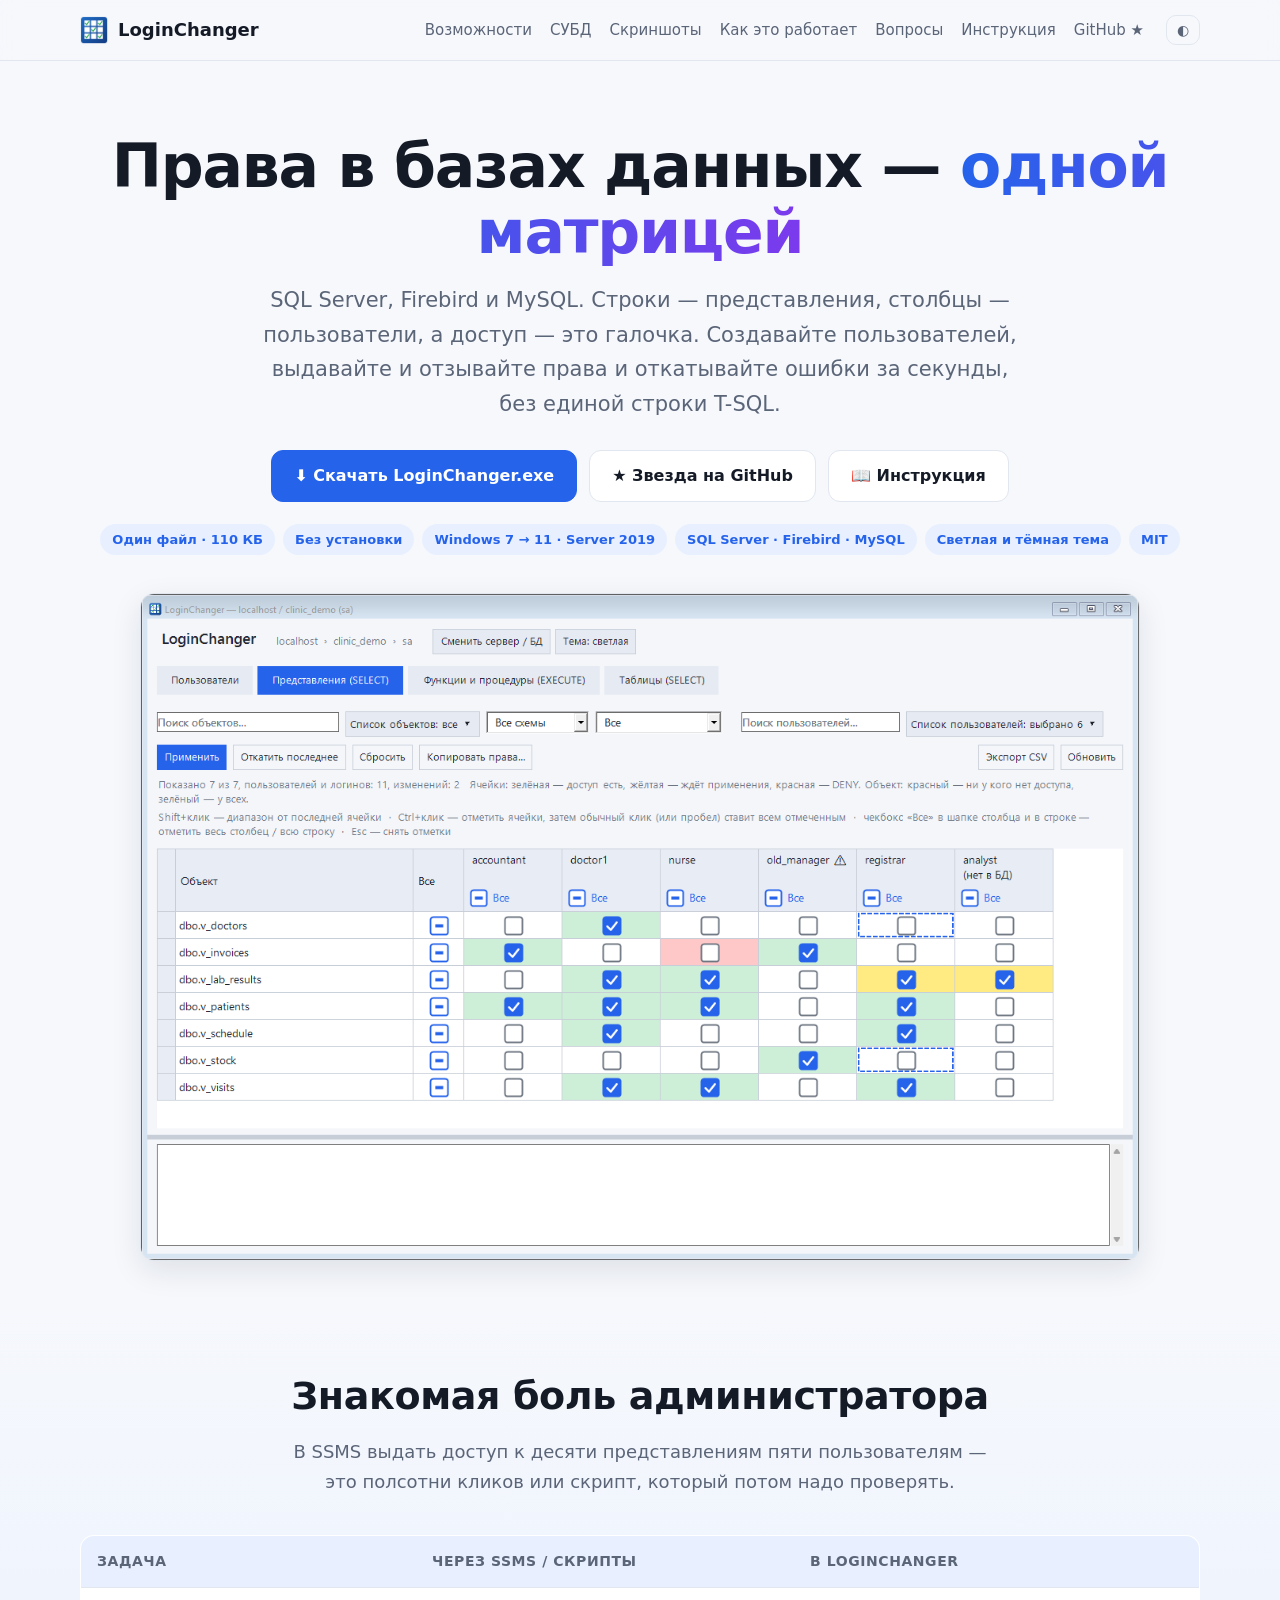
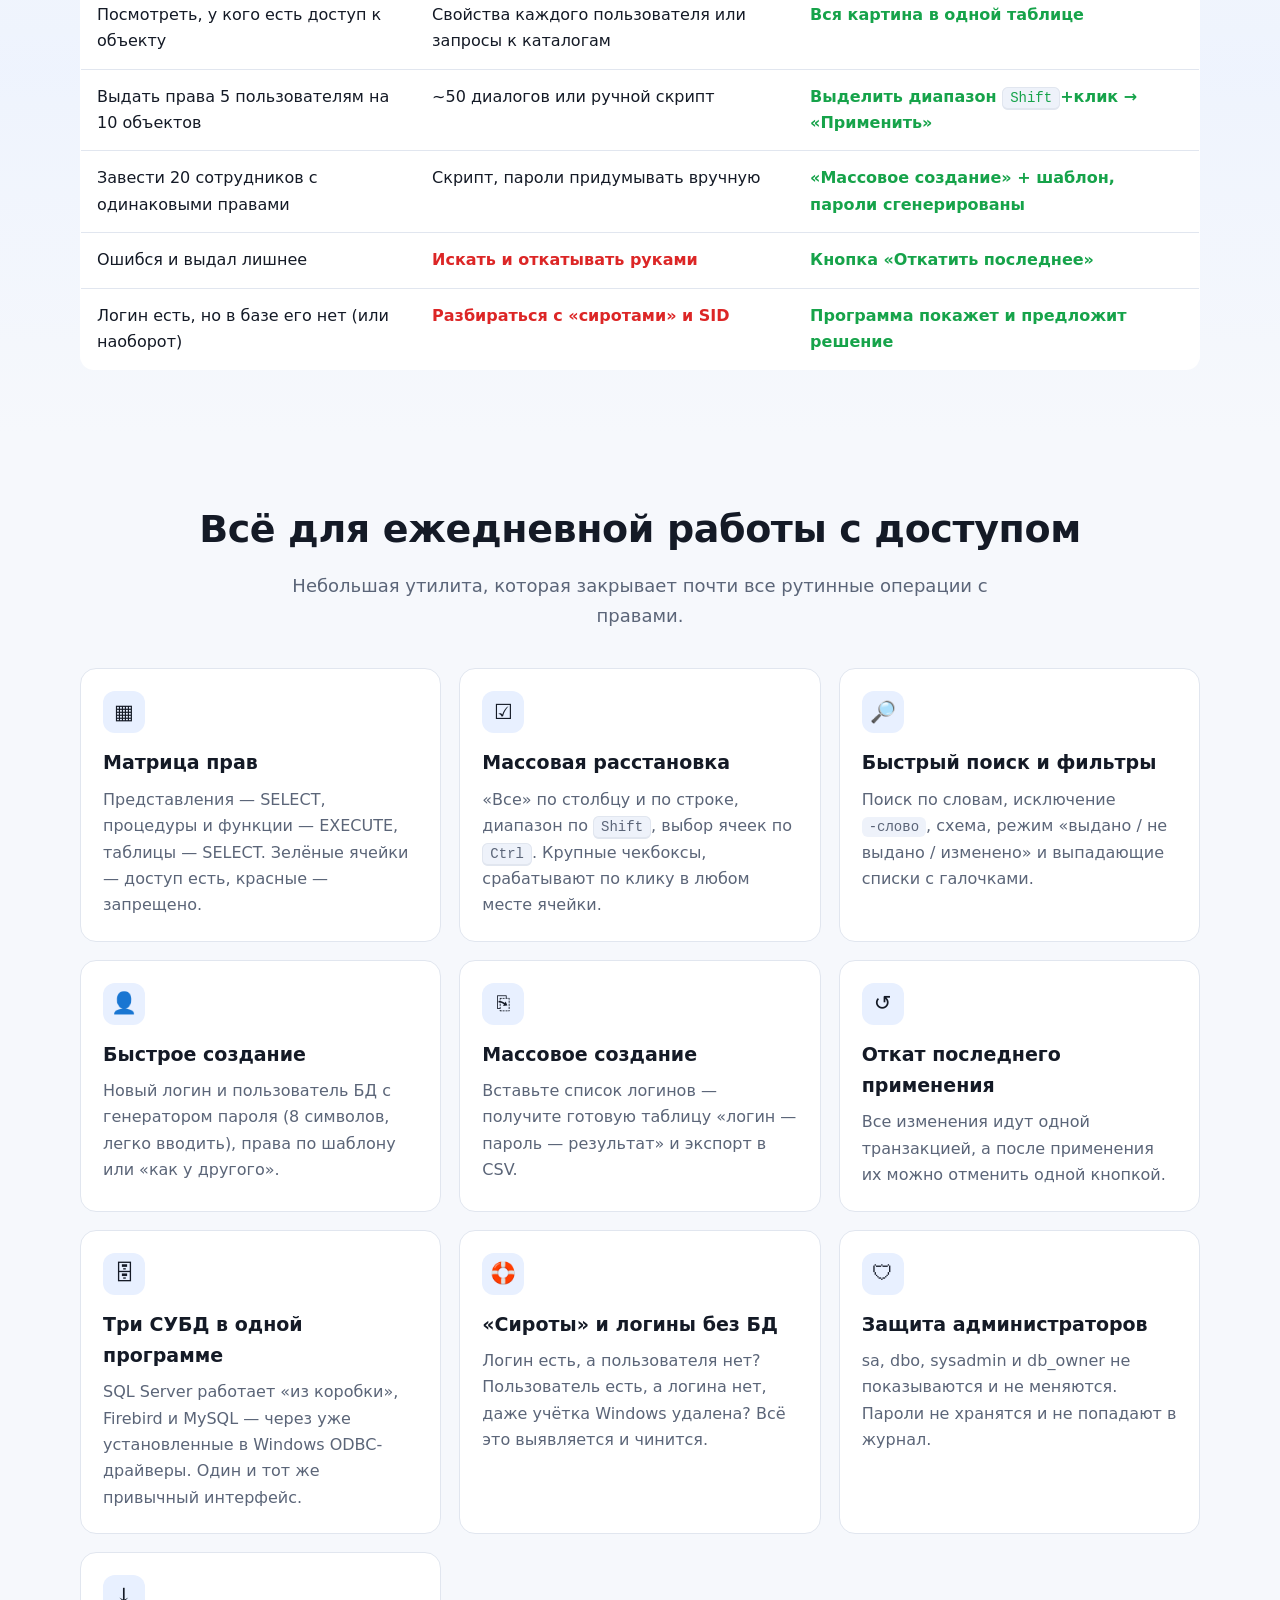
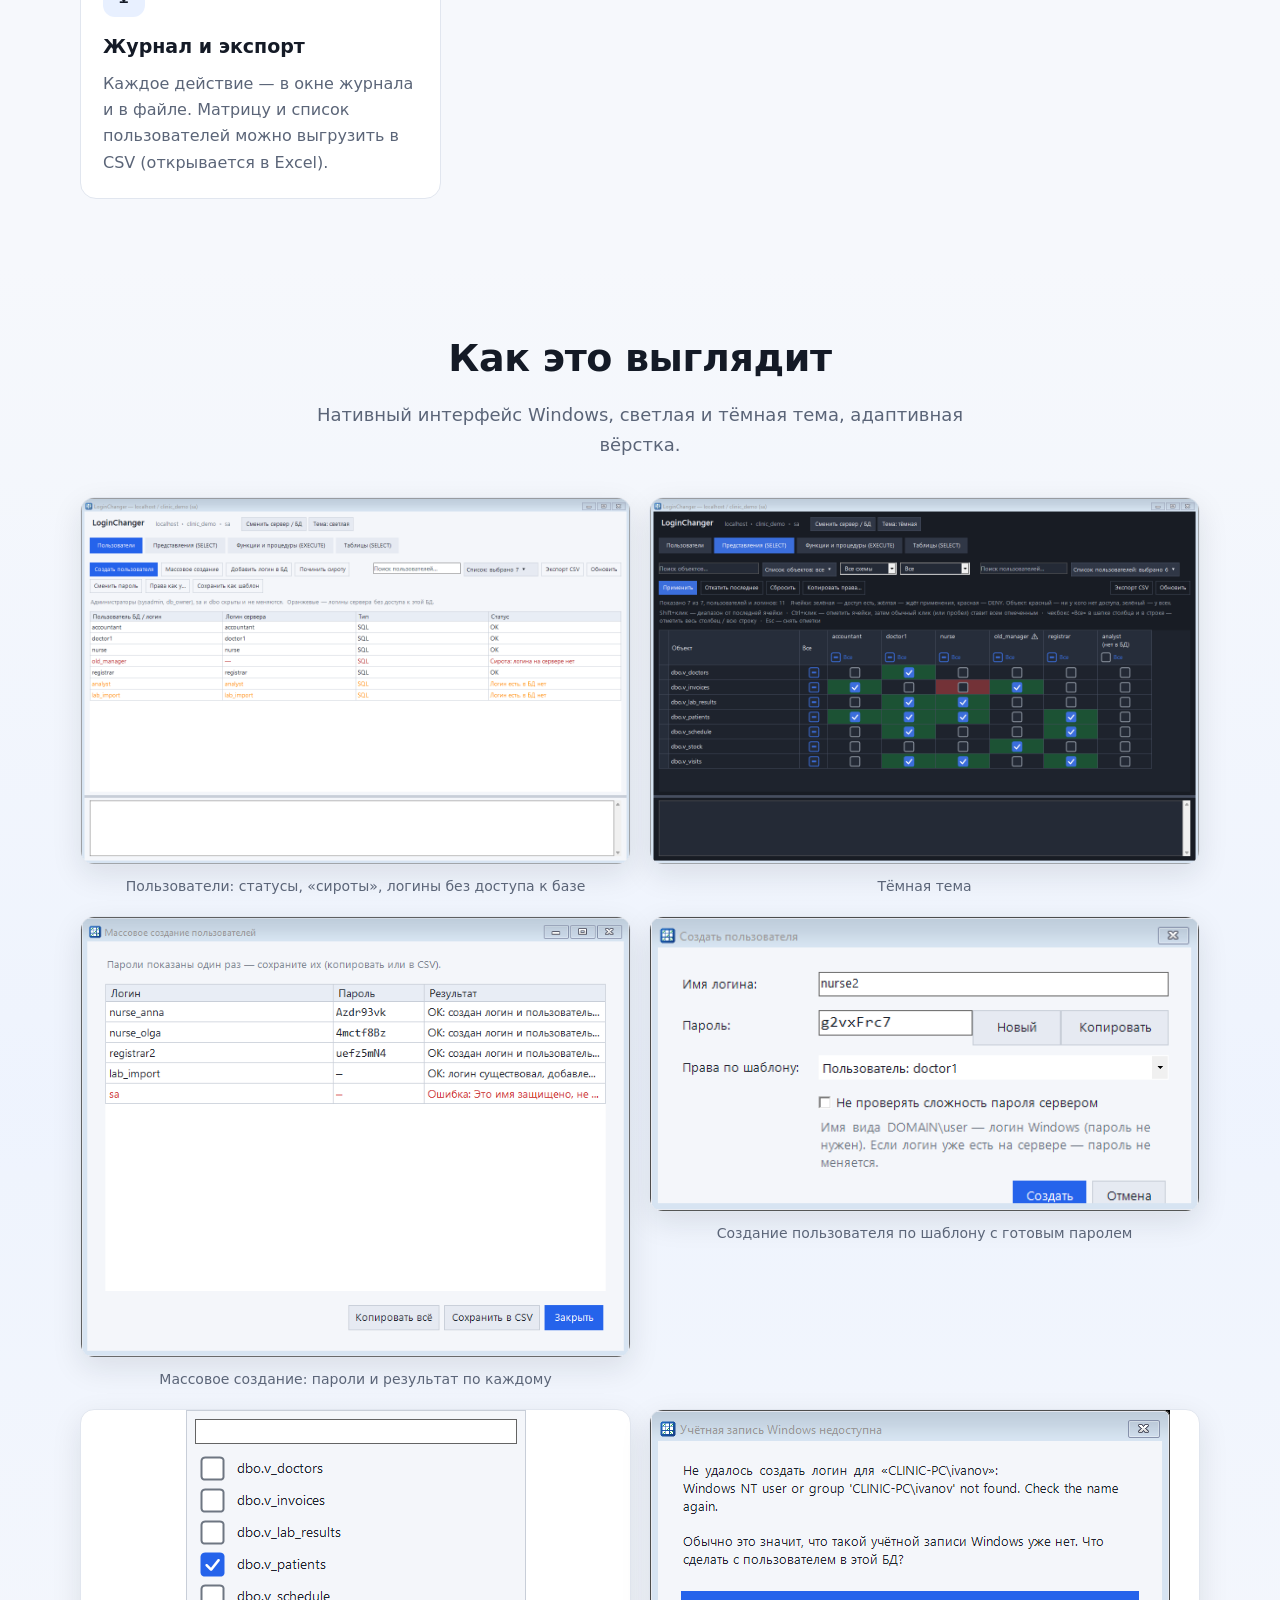
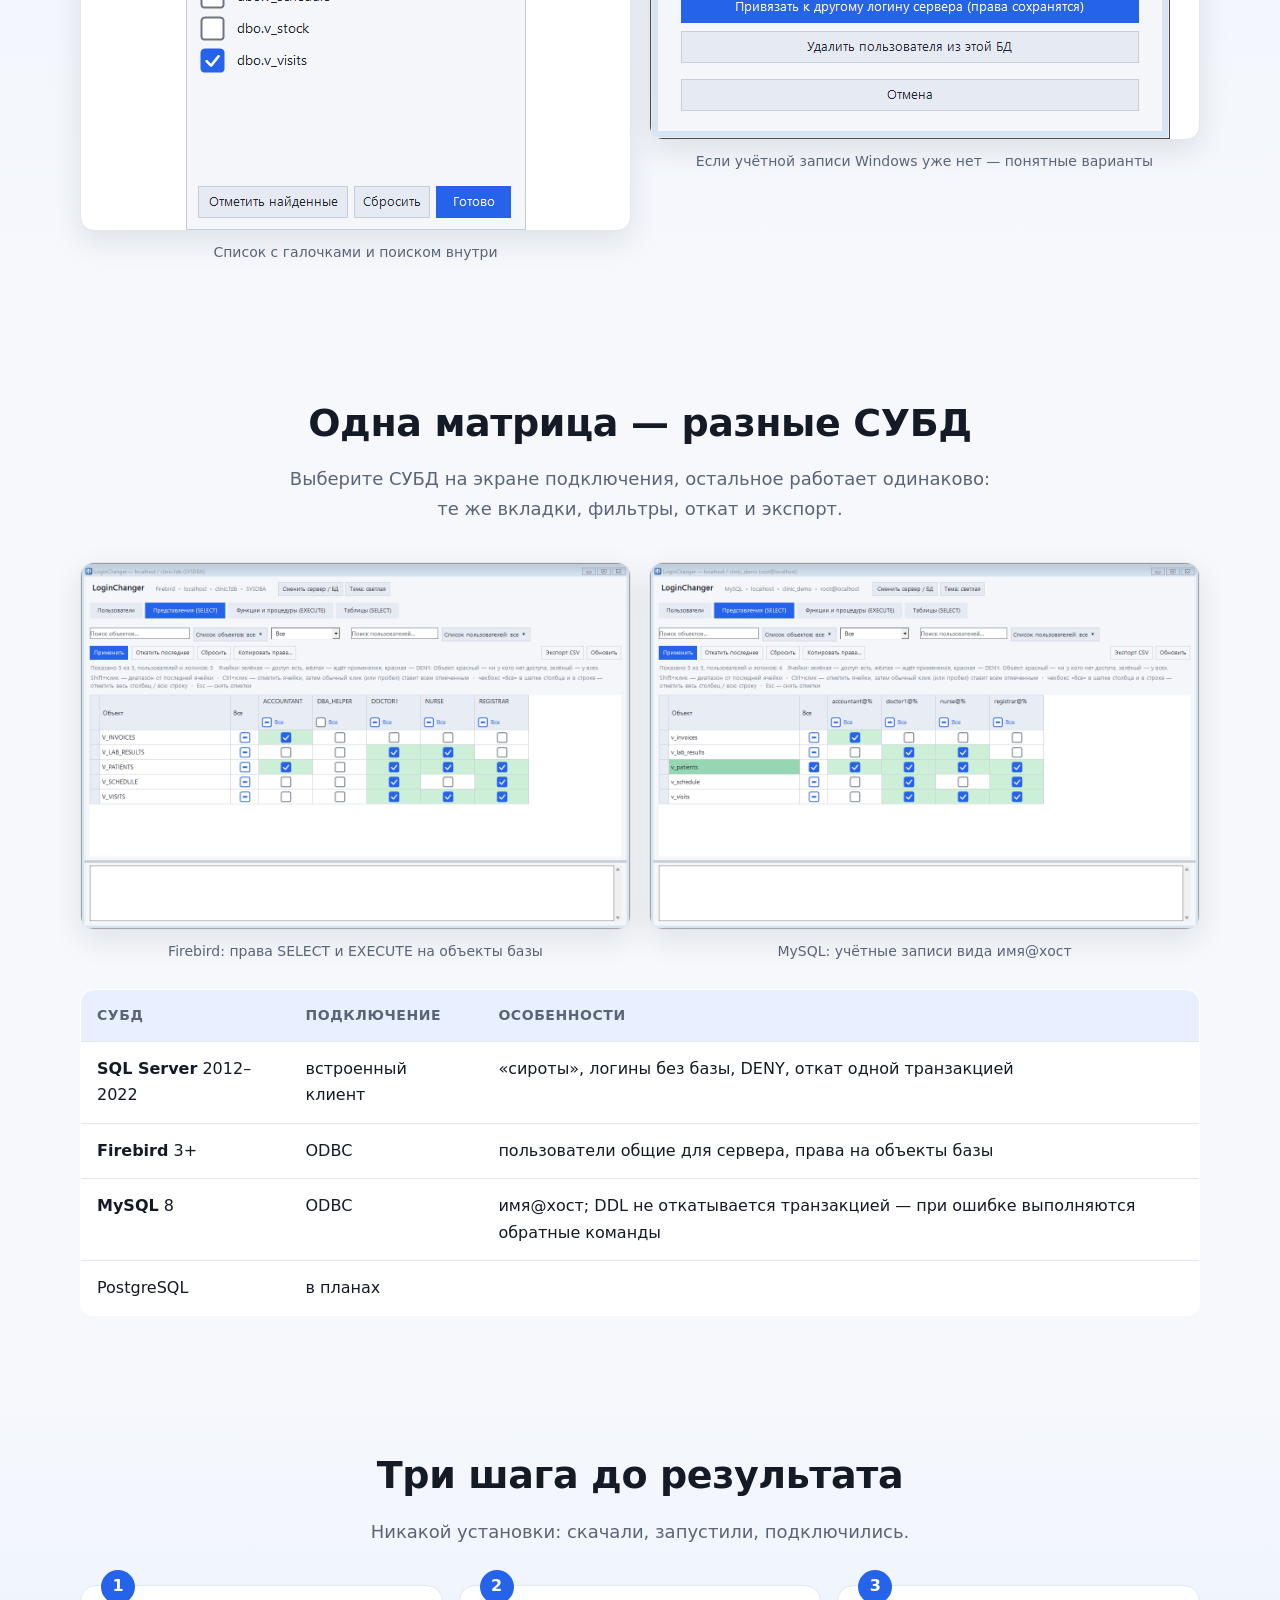
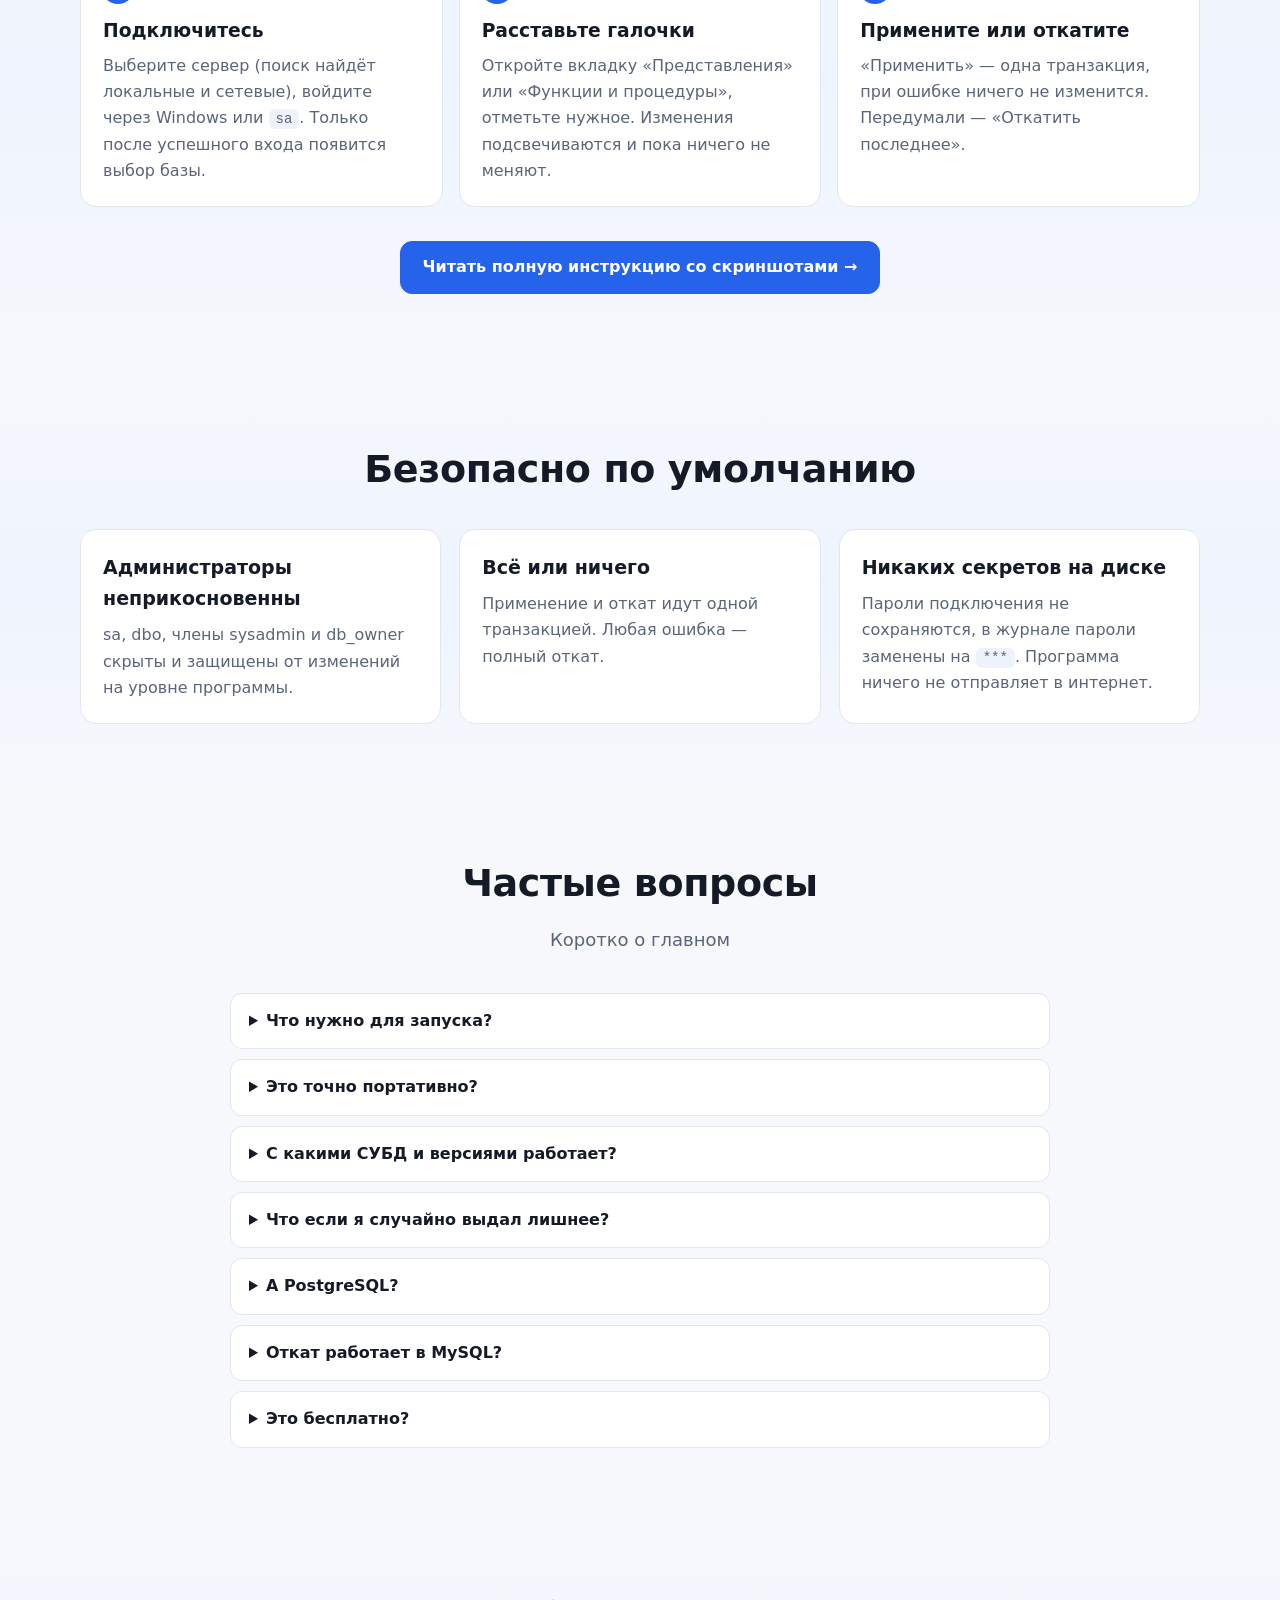
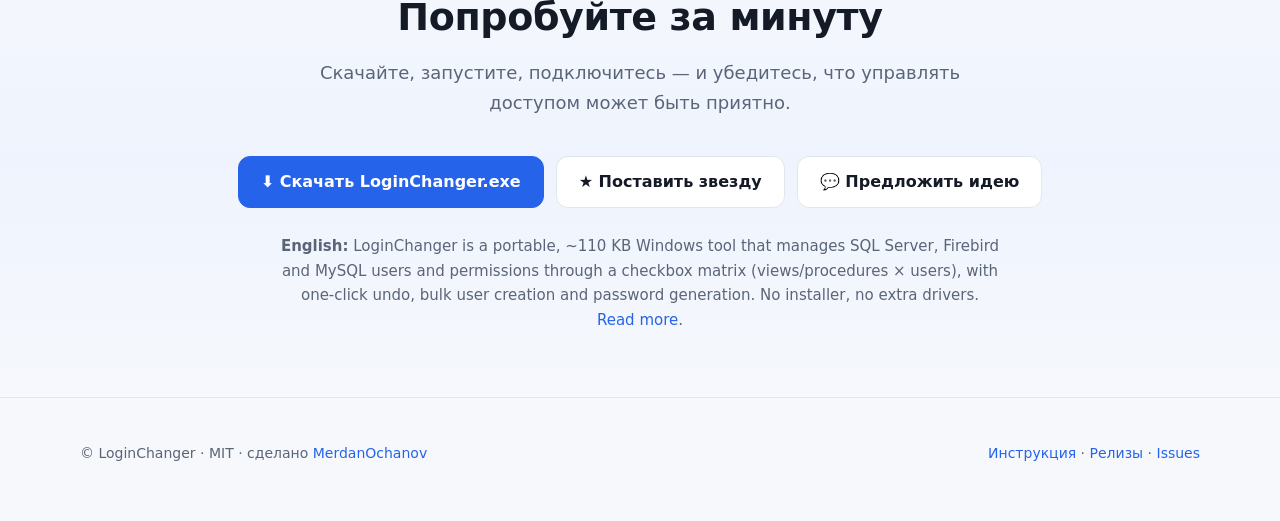
==== docs/index.html @ a5afac31 "Add Firebird and MySQL support via ODBC; toolbar redesign; docs and site update - Dialect layer (SQL" ====
<!doctype html>
<html lang="ru">
<head>
<meta charset="utf-8">
<meta name="viewport" content="width=device-width,initial-scale=1">
<title>LoginChanger — права в SQL Server, Firebird и MySQL одной матрицей</title>
<meta name="description" content="Портативная программа для Windows: управление пользователями и правами SQL Server, Firebird и MySQL галочками. Строки — представления, столбцы — пользователи. Без установки, откат, шаблоны, массовое создание.">
<link rel="icon" href="favicon.ico">
<link rel="canonical" href="https://merdanochanov.github.io/LoginChanger/">
<meta property="og:type" content="website">
<meta property="og:title" content="LoginChanger — права в SQL Server, Firebird и MySQL одной матрицей">
<meta property="og:description" content="Галочки вместо T-SQL. Портативно, Windows 7 → 11, SQL Server, Firebird, MySQL.">
<meta property="og:image" content="https://merdanochanov.github.io/LoginChanger/img/og.png">
<meta property="og:url" content="https://merdanochanov.github.io/LoginChanger/">
<meta name="twitter:card" content="summary_large_image">
<link rel="stylesheet" href="style.css">
<script type="application/ld+json">
{"@context":"https://schema.org","@type":"SoftwareApplication","name":"LoginChanger","operatingSystem":"Windows 7, Windows 10, Windows 11, Windows Server 2019","applicationCategory":"DeveloperApplication","description":"Portable tool to manage SQL Server users and permissions with a checkbox matrix.","offers":{"@type":"Offer","price":"0","priceCurrency":"USD"},"downloadUrl":"https://github.com/MerdanOchanov/LoginChanger/releases/latest/download/LoginChanger.exe","license":"https://opensource.org/licenses/MIT","url":"https://merdanochanov.github.io/LoginChanger/"}
</script>
</head>
<body>
<header class="nav"><div class="wrap">
  <a class="brand" href="#top"><img src="favicon.ico" alt="">LoginChanger</a>
  <nav>
    <a href="#features">Возможности</a><a href="#db">СУБД</a><a href="#shots">Скриншоты</a><a href="#how">Как это работает</a><a href="#faq">Вопросы</a>
    <a href="manual.html">Инструкция</a><a class="keep" href="https://github.com/MerdanOchanov/LoginChanger">GitHub ★</a>
  </nav>
  <button class="tbtn" id="theme" title="Тема">◐</button>
</div></header>

<main id="top">
<section class="hero"><div class="wrap">
  <h1>Права в базах данных — <span>одной матрицей</span></h1>
  <p class="lead">SQL Server, Firebird и MySQL. Строки — представления, столбцы — пользователи, а доступ — это галочка. Создавайте пользователей, выдавайте и отзывайте права и откатывайте ошибки за секунды, без единой строки T-SQL.</p>
  <div class="cta">
    <a class="btn primary" href="https://github.com/MerdanOchanov/LoginChanger/releases/latest/download/LoginChanger.exe">⬇ Скачать LoginChanger.exe</a>
    <a class="btn" href="https://github.com/MerdanOchanov/LoginChanger">★ Звезда на GitHub</a>
    <a class="btn" href="manual.html">📖 Инструкция</a>
  </div>
  <div class="chips">
    <span class="chip">Один файл · 110 КБ</span><span class="chip">Без установки</span><span class="chip">Windows 7 → 11 · Server 2019</span>
    <span class="chip">SQL Server · Firebird · MySQL</span><span class="chip">Светлая и тёмная тема</span><span class="chip">MIT</span>
  </div>
  <figure class="shot"><img src="img/matrix_clean.png" alt="Матрица прав: пользователи в столбцах, представления в строках" width="1260" height="840"></figure>
</div></section>

<section id="why" class="alt"><div class="wrap">
  <h2>Знакомая боль администратора</h2>
  <p class="sub">В SSMS выдать доступ к десяти представлениям пяти пользователям — это полсотни кликов или скрипт, который потом надо проверять.</p>
  <table class="compare">
    <tr><th>Задача</th><th>Через SSMS / скрипты</th><th>В LoginChanger</th></tr>
    <tr><td>Посмотреть, у кого есть доступ к объекту</td><td>Свойства каждого пользователя или запросы к каталогам</td><td class="yes">Вся картина в одной таблице</td></tr>
    <tr><td>Выдать права 5 пользователям на 10 объектов</td><td>~50 диалогов или ручной скрипт</td><td class="yes">Выделить диапазон <kbd>Shift</kbd>+клик → «Применить»</td></tr>
    <tr><td>Завести 20 сотрудников с одинаковыми правами</td><td>Скрипт, пароли придумывать вручную</td><td class="yes">«Массовое создание» + шаблон, пароли сгенерированы</td></tr>
    <tr><td>Ошибся и выдал лишнее</td><td class="no">Искать и откатывать руками</td><td class="yes">Кнопка «Откатить последнее»</td></tr>
    <tr><td>Логин есть, но в базе его нет (или наоборот)</td><td class="no">Разбираться с «сиротами» и SID</td><td class="yes">Программа покажет и предложит решение</td></tr>
  </table>
</div></section>

<section id="features"><div class="wrap">
  <h2>Всё для ежедневной работы с доступом</h2>
  <p class="sub">Небольшая утилита, которая закрывает почти все рутинные операции с правами.</p>
  <div class="grid g3">
    <div class="card"><div class="ico">▦</div><h3>Матрица прав</h3><p>Представления — SELECT, процедуры и функции — EXECUTE, таблицы — SELECT. Зелёные ячейки — доступ есть, красные — запрещено.</p></div>
    <div class="card"><div class="ico">☑</div><h3>Массовая расстановка</h3><p>«Все» по столбцу и по строке, диапазон по <kbd>Shift</kbd>, выбор ячеек по <kbd>Ctrl</kbd>. Крупные чекбоксы, срабатывают по клику в любом месте ячейки.</p></div>
    <div class="card"><div class="ico">🔎</div><h3>Быстрый поиск и фильтры</h3><p>Поиск по словам, исключение <code>-слово</code>, схема, режим «выдано / не выдано / изменено» и выпадающие списки с галочками.</p></div>
    <div class="card"><div class="ico">👤</div><h3>Быстрое создание</h3><p>Новый логин и пользователь БД с генератором пароля (8 символов, легко вводить), права по шаблону или «как у другого».</p></div>
    <div class="card"><div class="ico">⎘</div><h3>Массовое создание</h3><p>Вставьте список логинов — получите готовую таблицу «логин — пароль — результат» и экспорт в CSV.</p></div>
    <div class="card"><div class="ico">↺</div><h3>Откат последнего применения</h3><p>Все изменения идут одной транзакцией, а после применения их можно отменить одной кнопкой.</p></div>
    <div class="card"><div class="ico">🗄</div><h3>Три СУБД в одной программе</h3><p>SQL Server работает «из коробки», Firebird и MySQL — через уже установленные в Windows ODBC-драйверы. Один и тот же привычный интерфейс.</p></div>
    <div class="card"><div class="ico">🛟</div><h3>«Сироты» и логины без БД</h3><p>Логин есть, а пользователя нет? Пользователь есть, а логина нет, даже учётка Windows удалена? Всё это выявляется и чинится.</p></div>
    <div class="card"><div class="ico">🛡</div><h3>Защита администраторов</h3><p>sa, dbo, sysadmin и db_owner не показываются и не меняются. Пароли не хранятся и не попадают в журнал.</p></div>
    <div class="card"><div class="ico">⤓</div><h3>Журнал и экспорт</h3><p>Каждое действие — в окне журнала и в файле. Матрицу и список пользователей можно выгрузить в CSV (открывается в Excel).</p></div>
  </div>
</div></section>

<section id="shots" class="alt"><div class="wrap">
  <h2>Как это выглядит</h2>
  <p class="sub">Нативный интерфейс Windows, светлая и тёмная тема, адаптивная вёрстка.</p>
  <div class="grid g2">
    <figure><div class="shot"><img src="img/users_clean.png" alt="Список пользователей со статусами" loading="lazy"></div><figcaption>Пользователи: статусы, «сироты», логины без доступа к базе</figcaption></figure>
    <figure><div class="shot"><img src="img/dark.png" alt="Тёмная тема" loading="lazy"></div><figcaption>Тёмная тема</figcaption></figure>
    <figure><div class="shot"><img src="img/bulk2_clean.png" alt="Результат массового создания" loading="lazy"></div><figcaption>Массовое создание: пароли и результат по каждому</figcaption></figure>
    <figure><div class="shot"><img src="img/create_clean.png" alt="Создание пользователя" loading="lazy"></div><figcaption>Создание пользователя по шаблону с готовым паролем</figcaption></figure>
    <figure><div class="shot"><img src="img/picker_clean.png" alt="Выпадающий список с галочками" loading="lazy" style="margin-inline:auto"></div><figcaption>Список с галочками и поиском внутри</figcaption></figure>
    <figure><div class="shot"><img src="img/orphan.png" alt="Починка сироты" loading="lazy"></div><figcaption>Если учётной записи Windows уже нет — понятные варианты</figcaption></figure>
  </div>
</div></section>

<section id="db"><div class="wrap">
  <h2>Одна матрица — разные СУБД</h2>
  <p class="sub">Выберите СУБД на экране подключения, остальное работает одинаково: те же вкладки, фильтры, откат и экспорт.</p>
  <div class="grid g2">
    <figure><div class="shot"><img src="img/matrix_fb_clean.png" alt="Матрица прав для Firebird" loading="lazy"></div><figcaption>Firebird: права SELECT и EXECUTE на объекты базы</figcaption></figure>
    <figure><div class="shot"><img src="img/matrix_my.png" alt="Матрица прав для MySQL" loading="lazy"></div><figcaption>MySQL: учётные записи вида имя@хост</figcaption></figure>
  </div>
  <table class="compare" style="margin-top:26px">
    <tr><th>СУБД</th><th>Подключение</th><th>Особенности</th></tr>
    <tr><td><strong>SQL Server</strong> 2012–2022</td><td>встроенный клиент</td><td>«сироты», логины без базы, DENY, откат одной транзакцией</td></tr>
    <tr><td><strong>Firebird</strong> 3+</td><td>ODBC</td><td>пользователи общие для сервера, права на объекты базы</td></tr>
    <tr><td><strong>MySQL</strong> 8</td><td>ODBC</td><td>имя@хост; DDL не откатывается транзакцией — при ошибке выполняются обратные команды</td></tr>
    <tr><td>PostgreSQL</td><td colspan="2">в планах</td></tr>
  </table>
</div></section>

<section id="how" class="alt"><div class="wrap">
  <h2>Три шага до результата</h2>
  <p class="sub">Никакой установки: скачали, запустили, подключились.</p>
  <div class="steps">
    <div class="step"><h3>Подключитесь</h3><p>Выберите сервер (поиск найдёт локальные и сетевые), войдите через Windows или <code>sa</code>. Только после успешного входа появится выбор базы.</p></div>
    <div class="step"><h3>Расставьте галочки</h3><p>Откройте вкладку «Представления» или «Функции и процедуры», отметьте нужное. Изменения подсвечиваются и пока ничего не меняют.</p></div>
    <div class="step"><h3>Примените или откатите</h3><p>«Применить» — одна транзакция, при ошибке ничего не изменится. Передумали — «Откатить последнее».</p></div>
  </div>
  <p style="text-align:center;margin-top:34px"><a class="btn primary" href="manual.html">Читать полную инструкцию со скриншотами →</a></p>
</div></section>

<section id="safe" class="alt"><div class="wrap">
  <h2>Безопасно по умолчанию</h2>
  <div class="grid g3" style="margin-top:28px">
    <div class="card"><h3>Администраторы неприкосновенны</h3><p>sa, dbo, члены sysadmin и db_owner скрыты и защищены от изменений на уровне программы.</p></div>
    <div class="card"><h3>Всё или ничего</h3><p>Применение и откат идут одной транзакцией. Любая ошибка — полный откат.</p></div>
    <div class="card"><h3>Никаких секретов на диске</h3><p>Пароли подключения не сохраняются, в журнале пароли заменены на <code>***</code>. Программа ничего не отправляет в интернет.</p></div>
  </div>
</div></section>

<section id="faq"><div class="wrap" style="max-width:820px">
  <h2>Частые вопросы</h2><p class="sub">Коротко о главном</p>
  <details><summary>Что нужно для запуска?</summary><p>Windows 7 SP1 / 10 / 11 / Server 2019 с .NET Framework 4.0+ (в Windows 10 и новее он уже есть) и права администратора SQL Server: вход через Windows или <code>sa</code>. Дополнительные драйверы не нужны.</p></details>
  <details><summary>Это точно портативно?</summary><p>Да. Один файл. Рядом создаются только папки <code>logs</code>, <code>templates</code> и файл <code>loginchanger.ini</code> (сервер, база, тема — без паролей).</p></details>
  <details><summary>С какими СУБД и версиями работает?</summary><p>SQL Server 2012–2022 (проверено на 2019), Firebird 3+ (проверено на 5.0) и MySQL 8 (проверено на 8.0). Для Firebird и MySQL нужен установленный ODBC-драйвер. Если найдёте проблему на другой версии — напишите в Issues.</p></details>
  <details><summary>Что если я случайно выдал лишнее?</summary><p>Нажмите «Откатить последнее» — обратные команды выполнятся одной транзакцией. Откат хранится до закрытия программы; все команды также записаны в журнал.</p></details>
  <details><summary>А PostgreSQL?</summary><p>В планах, следующий на очереди. Следите за репозиторием или поставьте звезду, чтобы не пропустить релиз.</p></details>
  <details><summary>Откат работает в MySQL?</summary><p>Да, но у MySQL права нельзя откатить транзакцией: при ошибке программа сама выполняет обратные команды для уже применённых изменений, а «Откатить последнее» возвращает прошлое состояние.</p></details>
  <details><summary>Это бесплатно?</summary><p>Да, лицензия MIT: используйте в работе, меняйте, распространяйте.</p></details>
</div></section>

<section class="alt"><div class="wrap" style="text-align:center">
  <h2>Попробуйте за минуту</h2>
  <p class="sub">Скачайте, запустите, подключитесь — и убедитесь, что управлять доступом может быть приятно.</p>
  <div class="cta">
    <a class="btn primary" href="https://github.com/MerdanOchanov/LoginChanger/releases/latest/download/LoginChanger.exe">⬇ Скачать LoginChanger.exe</a>
    <a class="btn" href="https://github.com/MerdanOchanov/LoginChanger">★ Поставить звезду</a>
    <a class="btn" href="https://github.com/MerdanOchanov/LoginChanger/issues">💬 Предложить идею</a>
  </div>
  <p class="sub" style="margin:26px auto 0;font-size:15px"><strong>English:</strong> LoginChanger is a portable, ~110&nbsp;KB Windows tool that manages SQL Server, Firebird and MySQL users and permissions through a checkbox matrix (views/procedures × users), with one-click undo, bulk user creation and password generation. No installer, no extra drivers. <a href="https://github.com/MerdanOchanov/LoginChanger#english">Read more</a>.</p>
</div></section>
</main>

<footer><div class="wrap">
  <div>© LoginChanger · MIT · сделано <a href="https://github.com/MerdanOchanov">MerdanOchanov</a></div>
  <div><a href="manual.html">Инструкция</a> · <a href="https://github.com/MerdanOchanov/LoginChanger/releases">Релизы</a> · <a href="https://github.com/MerdanOchanov/LoginChanger/issues">Issues</a></div>
</div></footer>
<script>
(function(){var r=document.documentElement,b=document.getElementById('theme');
try{var s=localStorage.getItem('lc-theme');if(s)r.setAttribute('data-theme',s)}catch(e){}
b.onclick=function(){var cur=r.getAttribute('data-theme')||(matchMedia('(prefers-color-scheme:dark)').matches?'dark':'light');var n=cur==='dark'?'light':'dark';r.setAttribute('data-theme',n);try{localStorage.setItem('lc-theme',n)}catch(e){}}})();
</script>
</body>
</html>
---- docs/style.css ----
:root{
  --bg:#f6f8fc;--card:#ffffff;--fg:#141a26;--muted:#5b6578;--line:#e1e6ef;--accent:#2563eb;--accent2:#1d4ed8;--accent-soft:#e8f0ff;
  --ok:#16a34a;--warn:#d97706;--bad:#dc2626;--shadow:0 10px 30px rgba(20,26,38,.10);--code:#eef2fa;
}
@media (prefers-color-scheme:dark){
  :root:not([data-theme="light"]){--bg:#0e131c;--card:#151c28;--fg:#e8ecf4;--muted:#9aa5b8;--line:#243044;--accent:#5b8cff;--accent2:#7aa2ff;--accent-soft:#16233f;--shadow:0 10px 30px rgba(0,0,0,.45);--code:#1b2434}
}
:root[data-theme="dark"]{--bg:#0e131c;--card:#151c28;--fg:#e8ecf4;--muted:#9aa5b8;--line:#243044;--accent:#5b8cff;--accent2:#7aa2ff;--accent-soft:#16233f;--shadow:0 10px 30px rgba(0,0,0,.45);--code:#1b2434}
*{box-sizing:border-box}
html{scroll-behavior:smooth;scroll-padding-top:76px}
body{margin:0;background:var(--bg);color:var(--fg);font:16px/1.65 "Segoe UI",system-ui,-apple-system,Roboto,Arial,sans-serif;-webkit-font-smoothing:antialiased}
img{max-width:100%;height:auto;display:block}
a{color:var(--accent);text-decoration:none}a:hover{text-decoration:underline}
.wrap{width:min(1120px,100% - 40px);margin-inline:auto}
header.nav{position:sticky;top:0;z-index:20;background:color-mix(in srgb,var(--bg) 88%,transparent);backdrop-filter:blur(10px);border-bottom:1px solid var(--line)}
.nav .wrap{display:flex;align-items:center;gap:22px;height:60px}
.brand{display:flex;align-items:center;gap:10px;font-weight:700;font-size:18px;color:var(--fg)}
.brand img{width:28px;height:28px}
.nav nav{display:flex;gap:18px;margin-left:auto;font-size:15px;flex-wrap:wrap}
.nav nav a{color:var(--muted)}.nav nav a:hover{color:var(--fg);text-decoration:none}
.btn{display:inline-flex;align-items:center;gap:8px;padding:12px 22px;border-radius:12px;font-weight:600;border:1px solid var(--line);background:var(--card);color:var(--fg);cursor:pointer;transition:.15s}
.btn:hover{text-decoration:none;transform:translateY(-1px);box-shadow:var(--shadow)}
.btn.primary{background:var(--accent);border-color:var(--accent);color:#fff}.btn.primary:hover{background:var(--accent2)}
.btn.small{padding:7px 14px;border-radius:10px;font-size:14px}
.hero{padding:72px 0 40px;text-align:center}
.hero h1{font-size:clamp(34px,5.4vw,60px);line-height:1.1;margin:0 0 18px;letter-spacing:-.02em}
.hero h1 span{background:linear-gradient(90deg,var(--accent),#7c3aed);-webkit-background-clip:text;background-clip:text;color:transparent}
.hero p.lead{font-size:clamp(17px,2.1vw,21px);color:var(--muted);max-width:760px;margin:0 auto 28px}
.cta{display:flex;gap:12px;justify-content:center;flex-wrap:wrap;margin-bottom:22px}
.chips{display:flex;gap:8px;justify-content:center;flex-wrap:wrap;margin-bottom:38px}
.chip{font-size:13px;padding:5px 12px;border-radius:999px;background:var(--accent-soft);color:var(--accent);font-weight:600}
.shot{border-radius:14px;border:1px solid var(--line);box-shadow:var(--shadow);background:var(--card);overflow:hidden}
.hero .shot{max-width:1000px;margin:0 auto}
section{padding:64px 0}
section h2{font-size:clamp(26px,3.4vw,38px);margin:0 0 10px;letter-spacing:-.01em;text-align:center}
section p.sub{color:var(--muted);text-align:center;max-width:720px;margin:0 auto 38px;font-size:18px}
.grid{display:grid;gap:18px}
.g3{grid-template-columns:repeat(auto-fit,minmax(290px,1fr))}
.g2{grid-template-columns:repeat(auto-fit,minmax(420px,1fr))}
.card{background:var(--card);border:1px solid var(--line);border-radius:16px;padding:22px}
.card h3{margin:0 0 8px;font-size:19px}.card p{margin:0;color:var(--muted)}
.ico{width:42px;height:42px;border-radius:12px;background:var(--accent-soft);display:grid;place-items:center;font-size:21px;margin-bottom:14px}
.alt{background:linear-gradient(180deg,transparent,color-mix(in srgb,var(--accent-soft) 55%,transparent),transparent)}
.compare{width:100%;border-collapse:collapse;background:var(--card);border:1px solid var(--line);border-radius:14px;overflow:hidden}
.compare th,.compare td{padding:14px 16px;text-align:left;border-bottom:1px solid var(--line);vertical-align:top}
.compare th{background:var(--accent-soft);font-size:14px;text-transform:uppercase;letter-spacing:.04em;color:var(--muted)}
.compare tr:last-child td{border-bottom:0}.compare .yes{color:var(--ok);font-weight:700}.compare .no{color:var(--bad);font-weight:700}
.steps{counter-reset:s;display:grid;gap:16px;grid-template-columns:repeat(auto-fit,minmax(260px,1fr))}
.step{position:relative;background:var(--card);border:1px solid var(--line);border-radius:16px;padding:24px 22px 22px 22px}
.step:before{counter-increment:s;content:counter(s);position:absolute;top:-16px;left:20px;width:34px;height:34px;border-radius:50%;background:var(--accent);color:#fff;display:grid;place-items:center;font-weight:700}
.step h3{margin:6px 0 6px}.step p{margin:0;color:var(--muted)}
figure{margin:0}figcaption{font-size:14px;color:var(--muted);margin-top:10px;text-align:center}
details{background:var(--card);border:1px solid var(--line);border-radius:12px;padding:14px 18px;margin-bottom:10px}
summary{cursor:pointer;font-weight:600}details p{color:var(--muted);margin:10px 0 0}
code,kbd{background:var(--code);border-radius:6px;padding:2px 7px;font:14px/1.4 Consolas,"Cascadia Mono",monospace}
kbd{border:1px solid var(--line);border-bottom-width:2px}
.legend{display:grid;gap:6px;margin:14px 0 0;padding:0;list-style:none;grid-template-columns:repeat(auto-fit,minmax(300px,1fr))}
.legend li{display:flex;gap:10px;align-items:flex-start;color:var(--muted)}
.legend b{flex:none;width:24px;height:24px;border-radius:50%;background:#dc143c;color:#fff;display:grid;place-items:center;font-size:13px}
.legend span strong{color:var(--fg)}
.toc{background:var(--card);border:1px solid var(--line);border-radius:14px;padding:18px 22px;columns:2 280px;column-gap:34px}
.toc a{display:block;padding:3px 0;color:var(--fg)}
.manual h2{text-align:left;margin-top:56px;padding-top:8px;border-top:1px solid var(--line)}
.manual h3{margin:30px 0 8px;font-size:21px}
.manual p,.manual li{max-width:860px}
.manual .shot{margin:18px 0 6px;max-width:100%}
.note{border-left:4px solid var(--accent);background:var(--accent-soft);padding:12px 16px;border-radius:0 10px 10px 0;margin:16px 0;max-width:860px}
.note.warn{border-color:var(--warn);background:color-mix(in srgb,var(--warn) 12%,var(--card))}
.roadmap li{margin:6px 0}
footer{padding:44px 0 56px;border-top:1px solid var(--line);color:var(--muted);font-size:14px}
footer .wrap{display:flex;gap:24px;flex-wrap:wrap;justify-content:space-between}
.tbtn{background:none;border:1px solid var(--line);border-radius:10px;color:var(--muted);padding:6px 10px;cursor:pointer;font-size:14px}
@media (max-width:760px){.nav nav a:not(.keep){display:none}.g2{grid-template-columns:1fr}.hero{padding-top:44px}section{padding:44px 0}.compare{font-size:14px}}
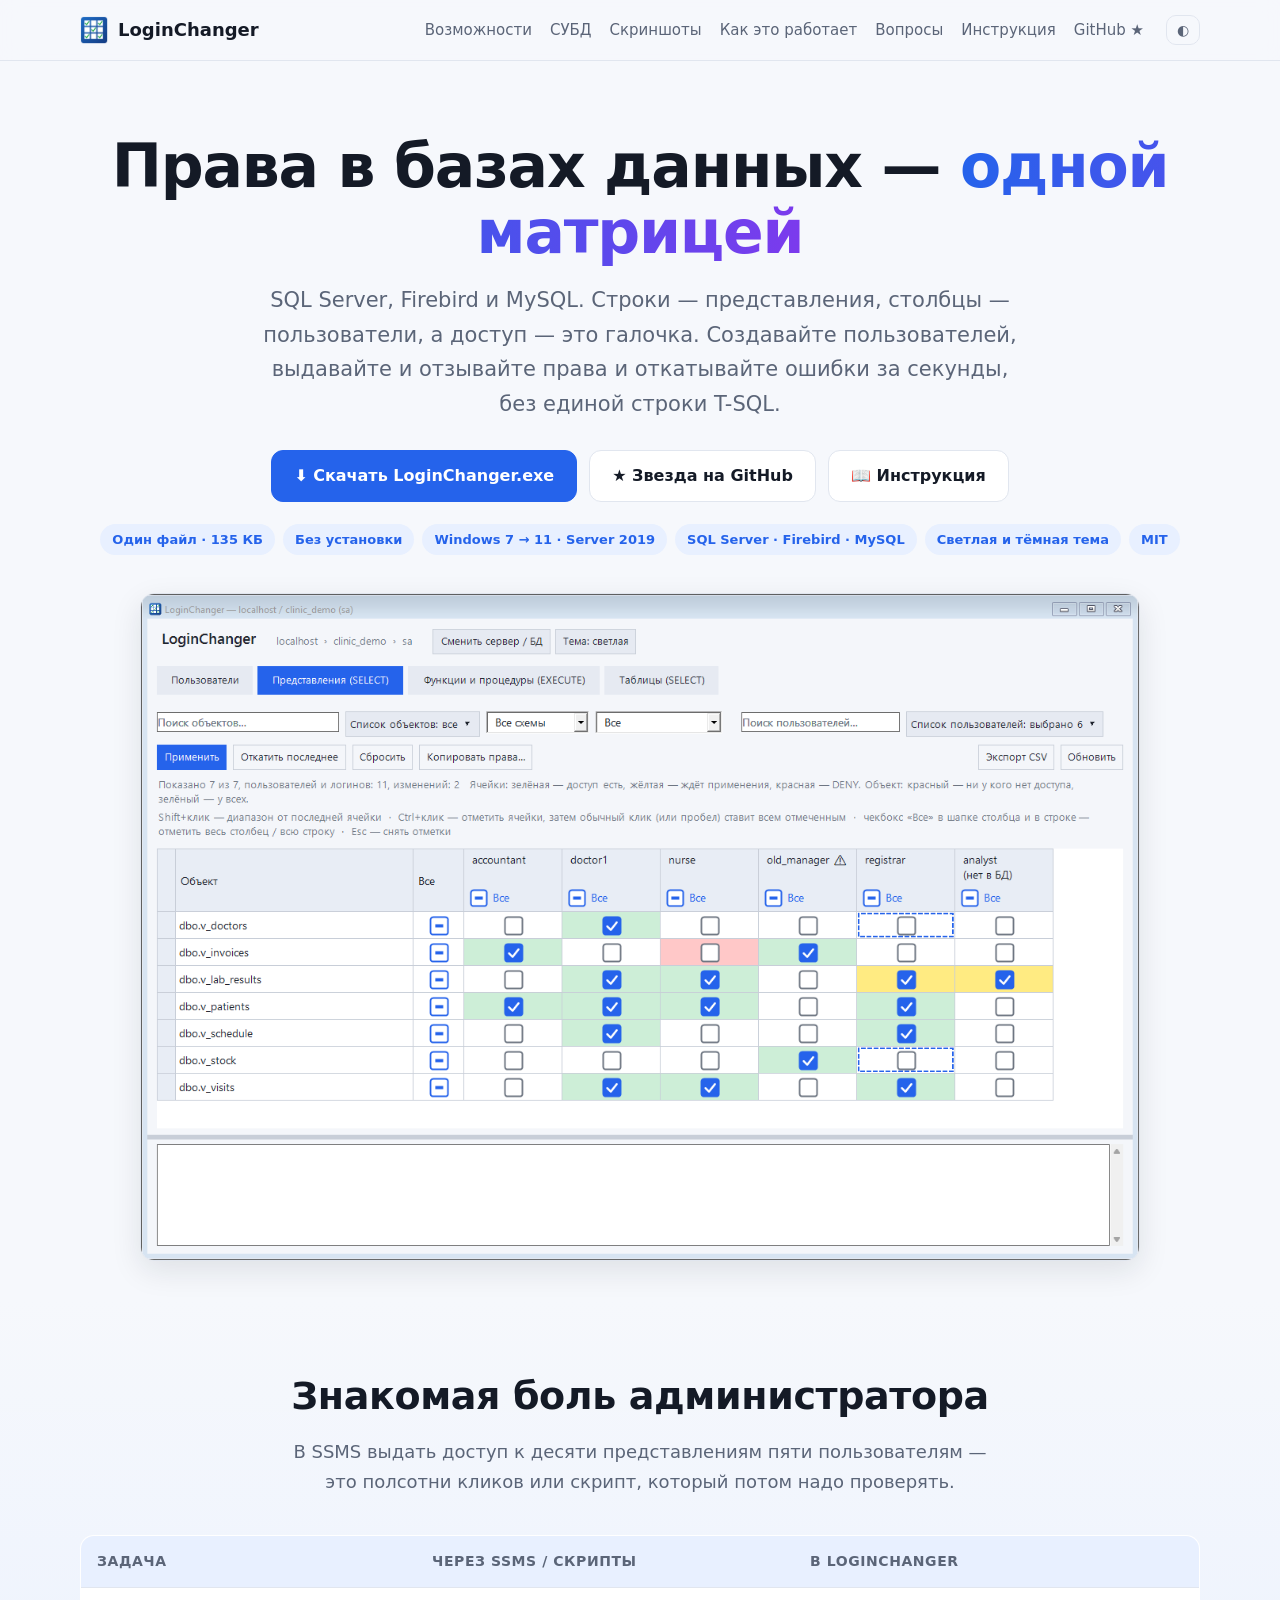
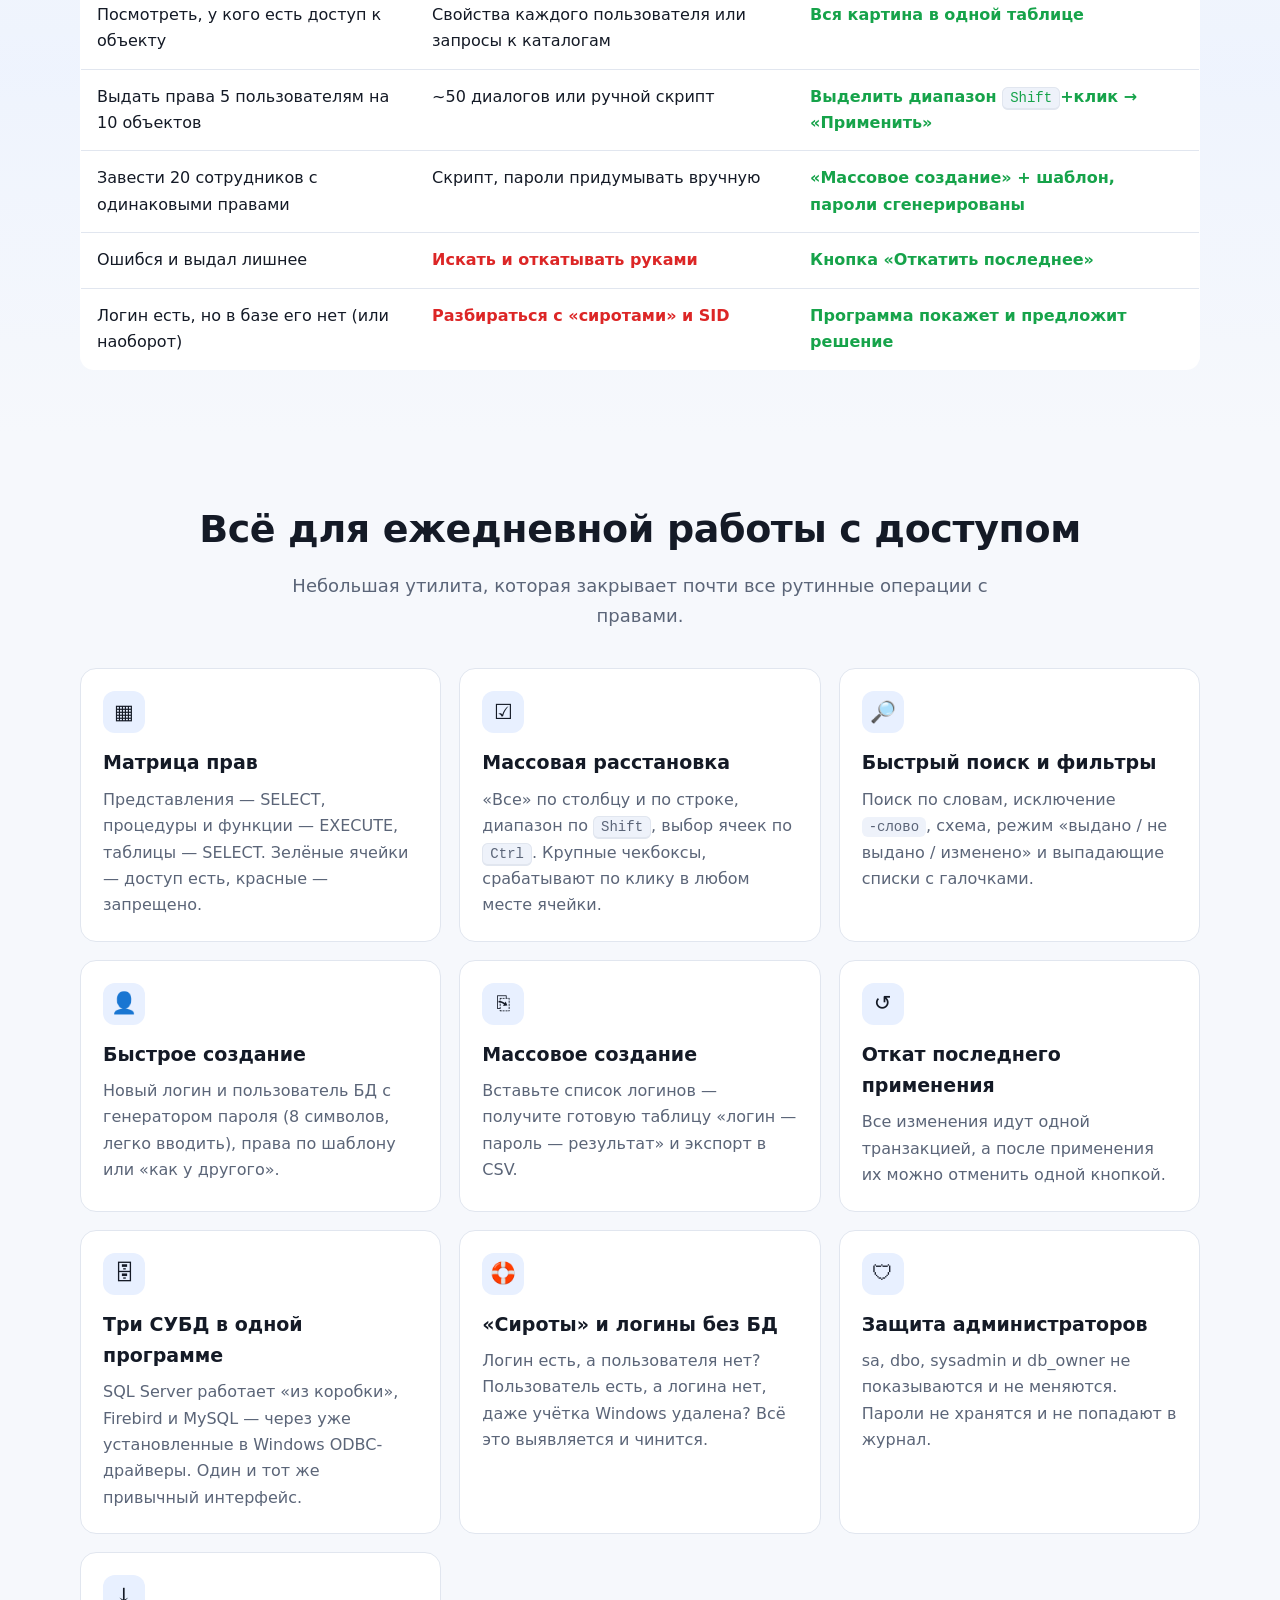
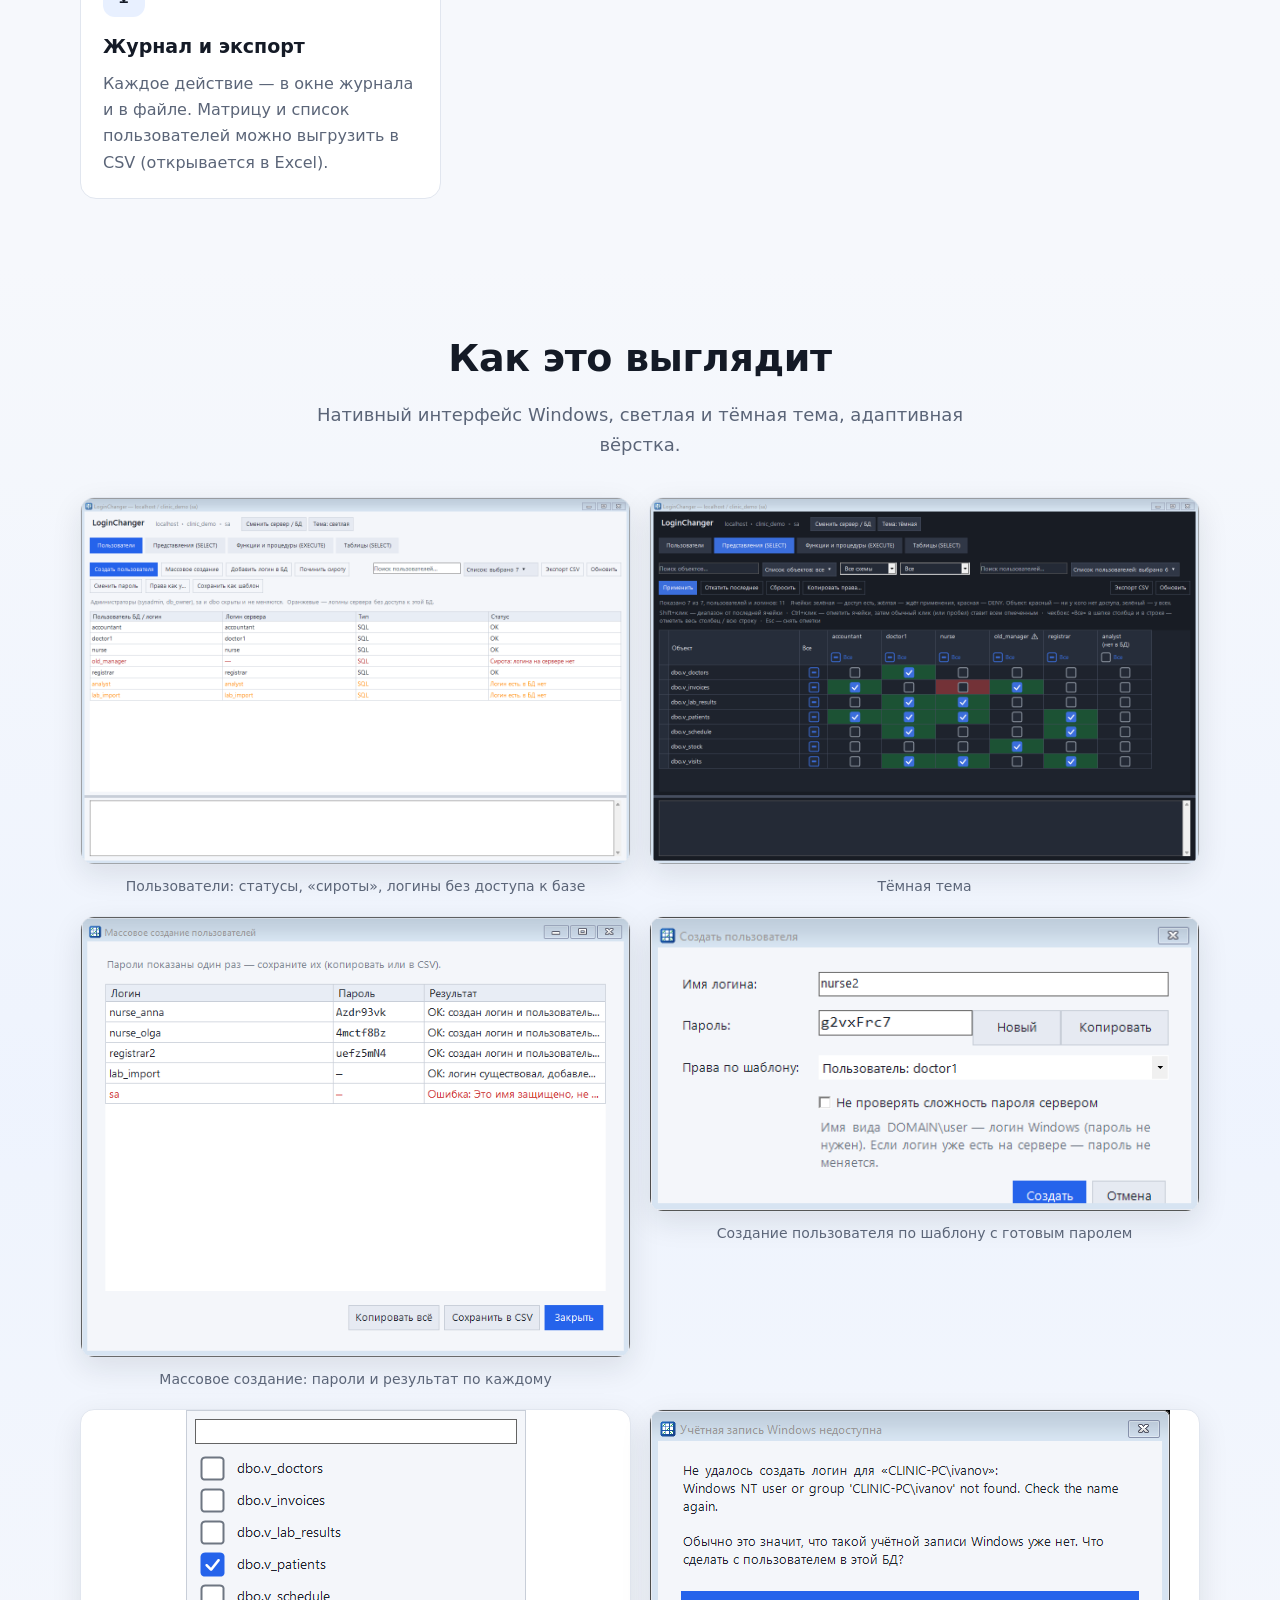
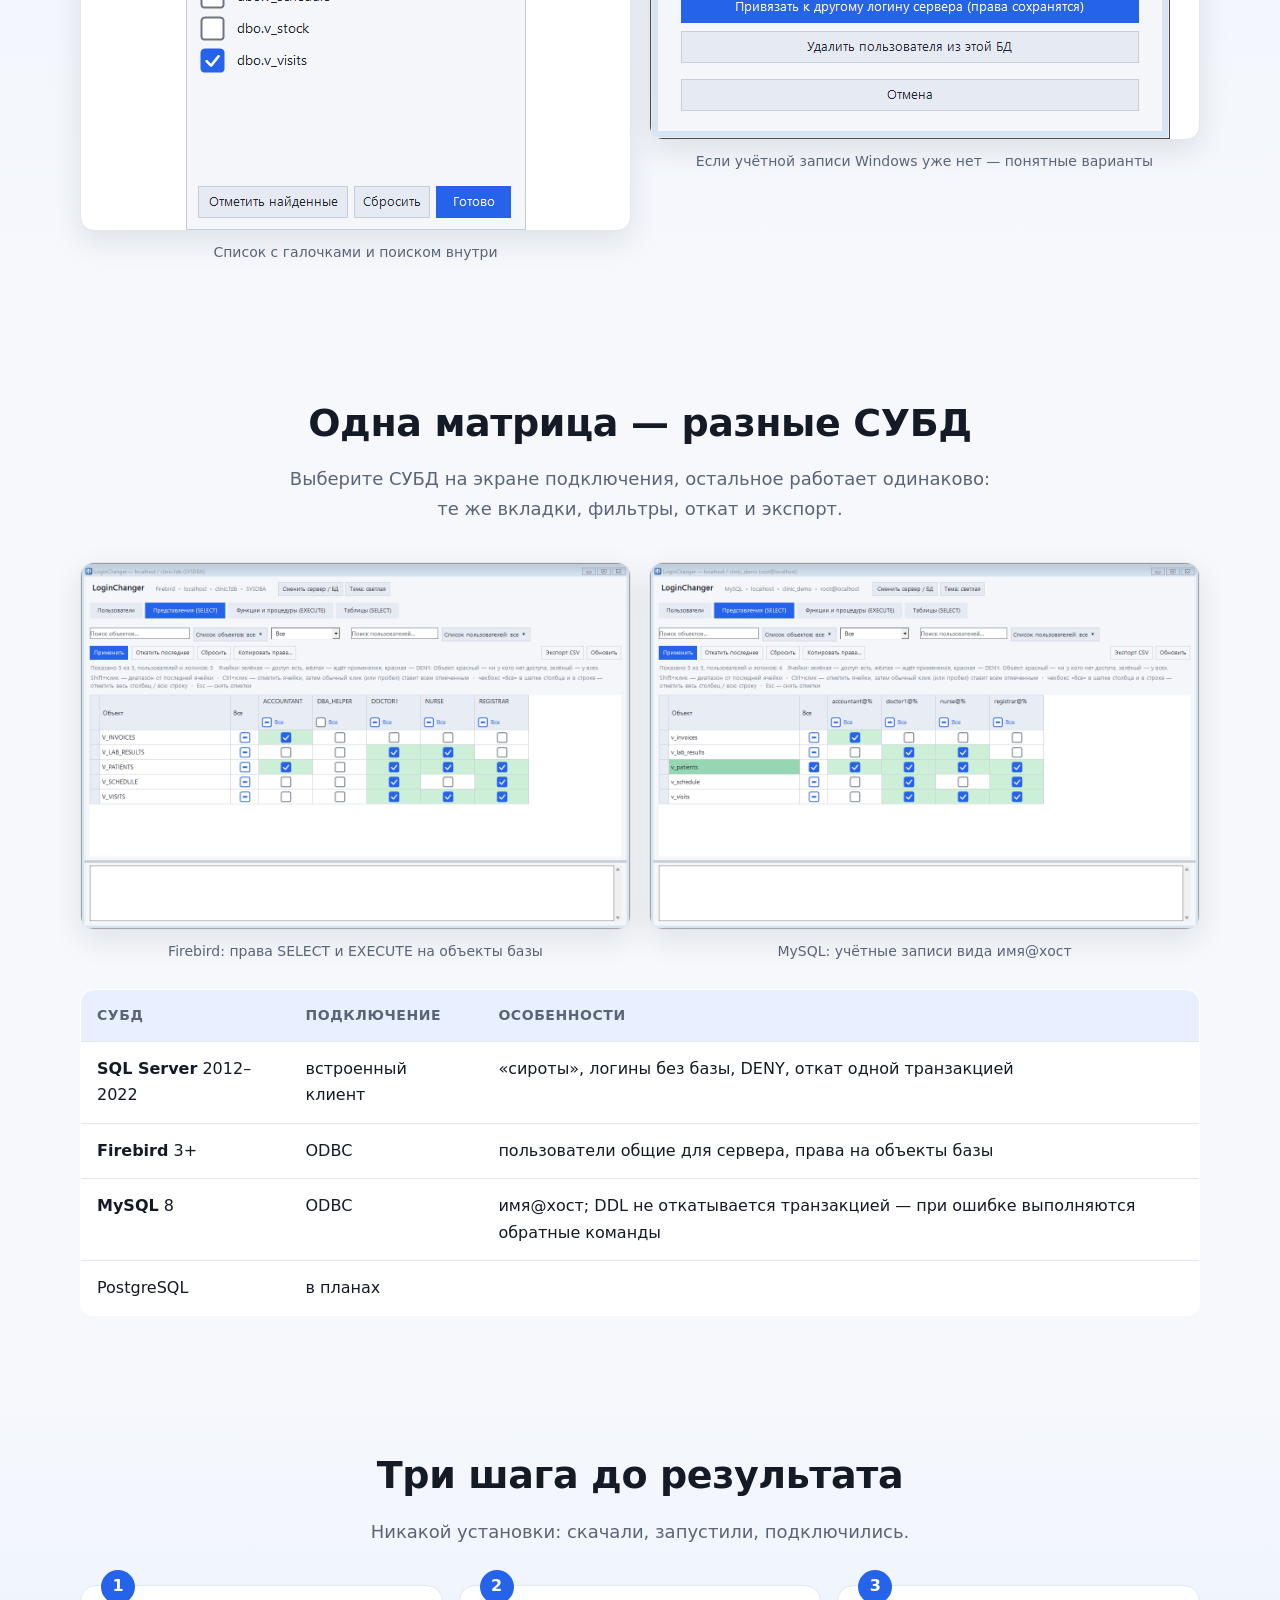
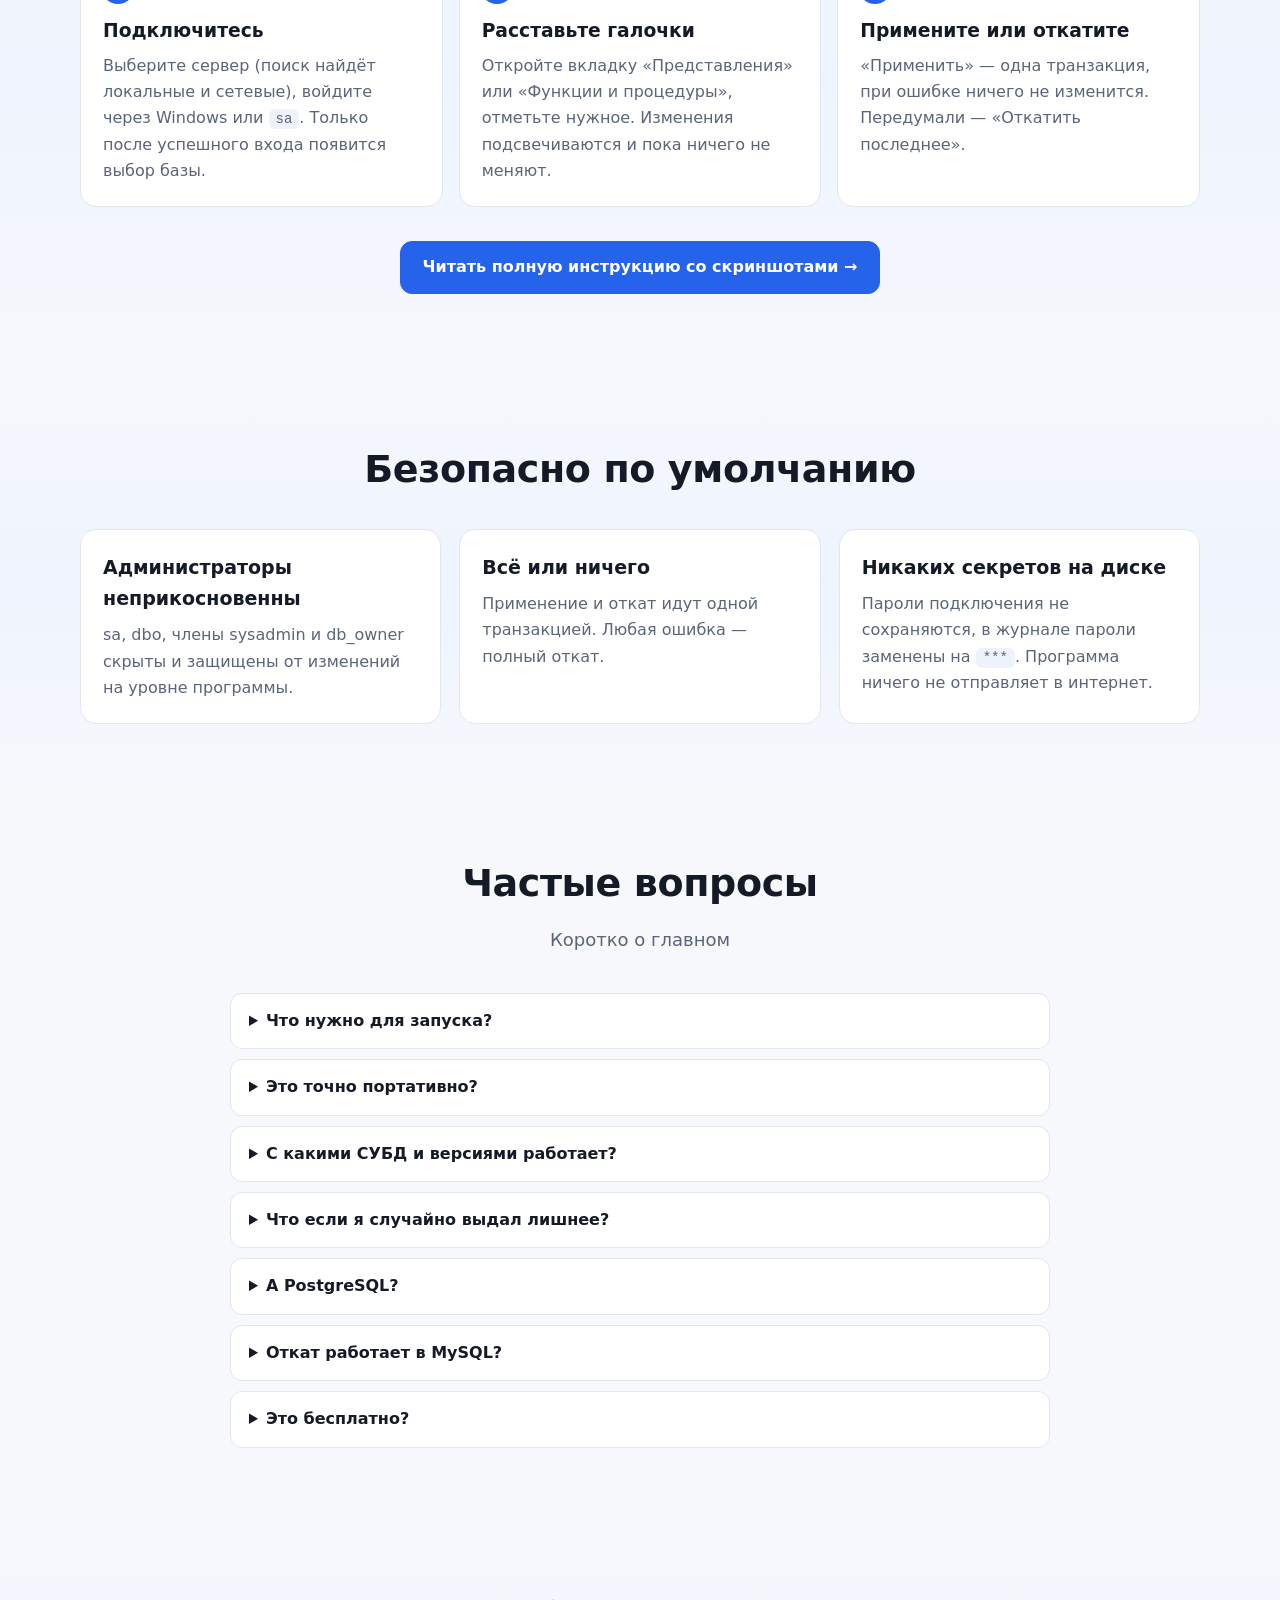
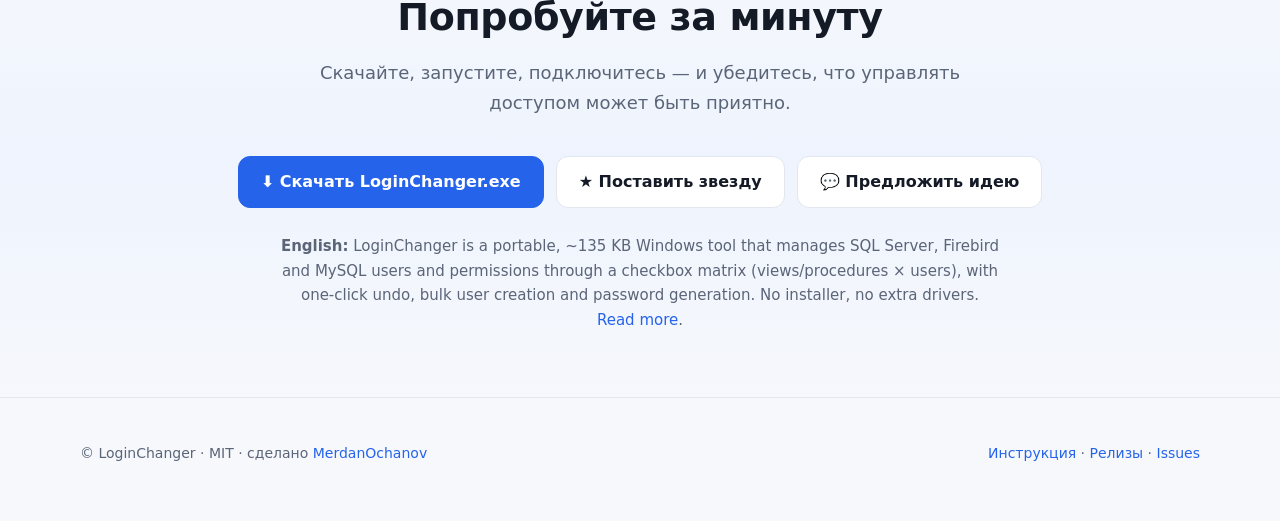
==== commit c579374f: "Update size figures and preview image Co-Authored-By: Claude Sonnet 5.5 <noreply@anthropic.com>" ====
--- a/docs/index.html
+++ b/docs/index.html
@@ -38,7 +38,7 @@
     <a class="btn" href="manual.html">📖 Инструкция</a>
   </div>
   <div class="chips">
-    <span class="chip">Один файл · 110 КБ</span><span class="chip">Без установки</span><span class="chip">Windows 7 → 11 · Server 2019</span>
+    <span class="chip">Один файл · 135 КБ</span><span class="chip">Без установки</span><span class="chip">Windows 7 → 11 · Server 2019</span>
     <span class="chip">SQL Server · Firebird · MySQL</span><span class="chip">Светлая и тёмная тема</span><span class="chip">MIT</span>
   </div>
   <figure class="shot"><img src="img/matrix_clean.png" alt="Матрица прав: пользователи в столбцах, представления в строках" width="1260" height="840"></figure>
@@ -142,7 +142,7 @@
     <a class="btn" href="https://github.com/MerdanOchanov/LoginChanger">★ Поставить звезду</a>
     <a class="btn" href="https://github.com/MerdanOchanov/LoginChanger/issues">💬 Предложить идею</a>
   </div>
-  <p class="sub" style="margin:26px auto 0;font-size:15px"><strong>English:</strong> LoginChanger is a portable, ~110&nbsp;KB Windows tool that manages SQL Server, Firebird and MySQL users and permissions through a checkbox matrix (views/procedures × users), with one-click undo, bulk user creation and password generation. No installer, no extra drivers. <a href="https://github.com/MerdanOchanov/LoginChanger#english">Read more</a>.</p>
+  <p class="sub" style="margin:26px auto 0;font-size:15px"><strong>English:</strong> LoginChanger is a portable, ~135&nbsp;KB Windows tool that manages SQL Server, Firebird and MySQL users and permissions through a checkbox matrix (views/procedures × users), with one-click undo, bulk user creation and password generation. No installer, no extra drivers. <a href="https://github.com/MerdanOchanov/LoginChanger#english">Read more</a>.</p>
 </div></section>
 </main>
 
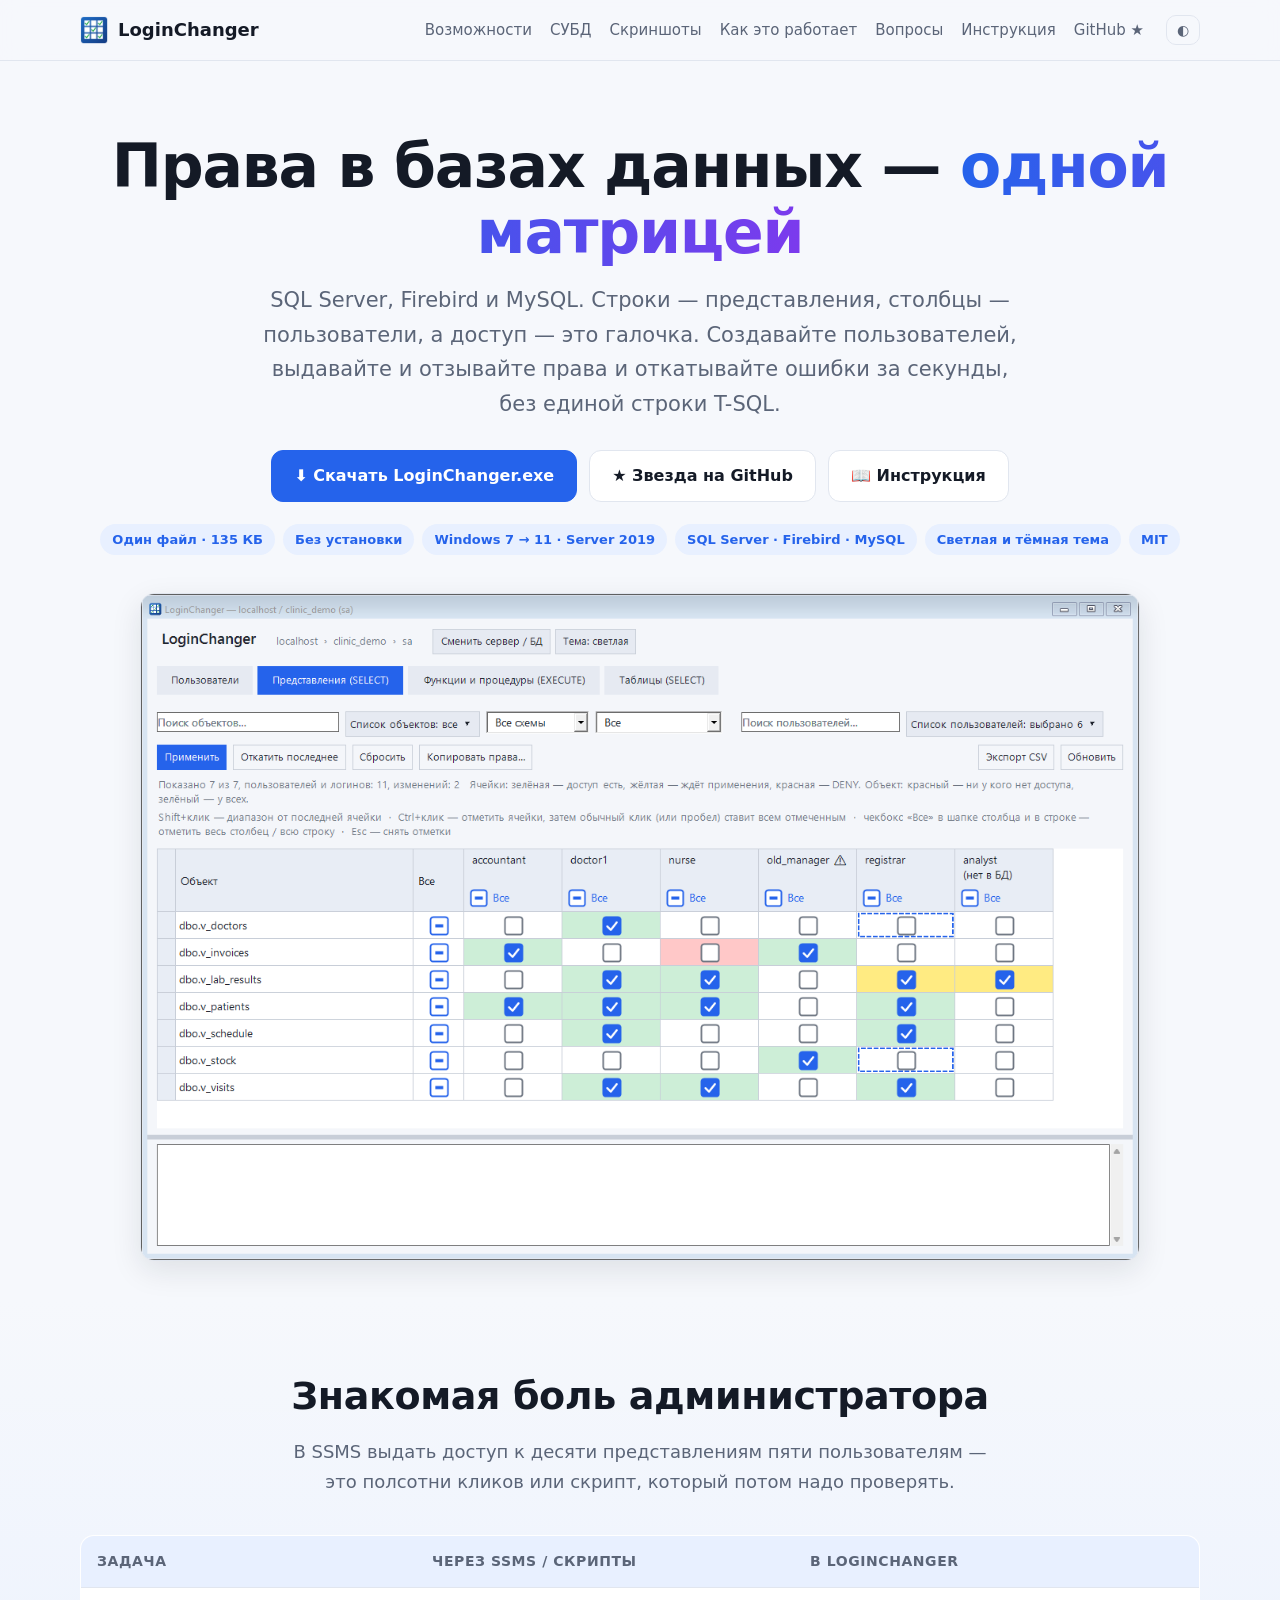
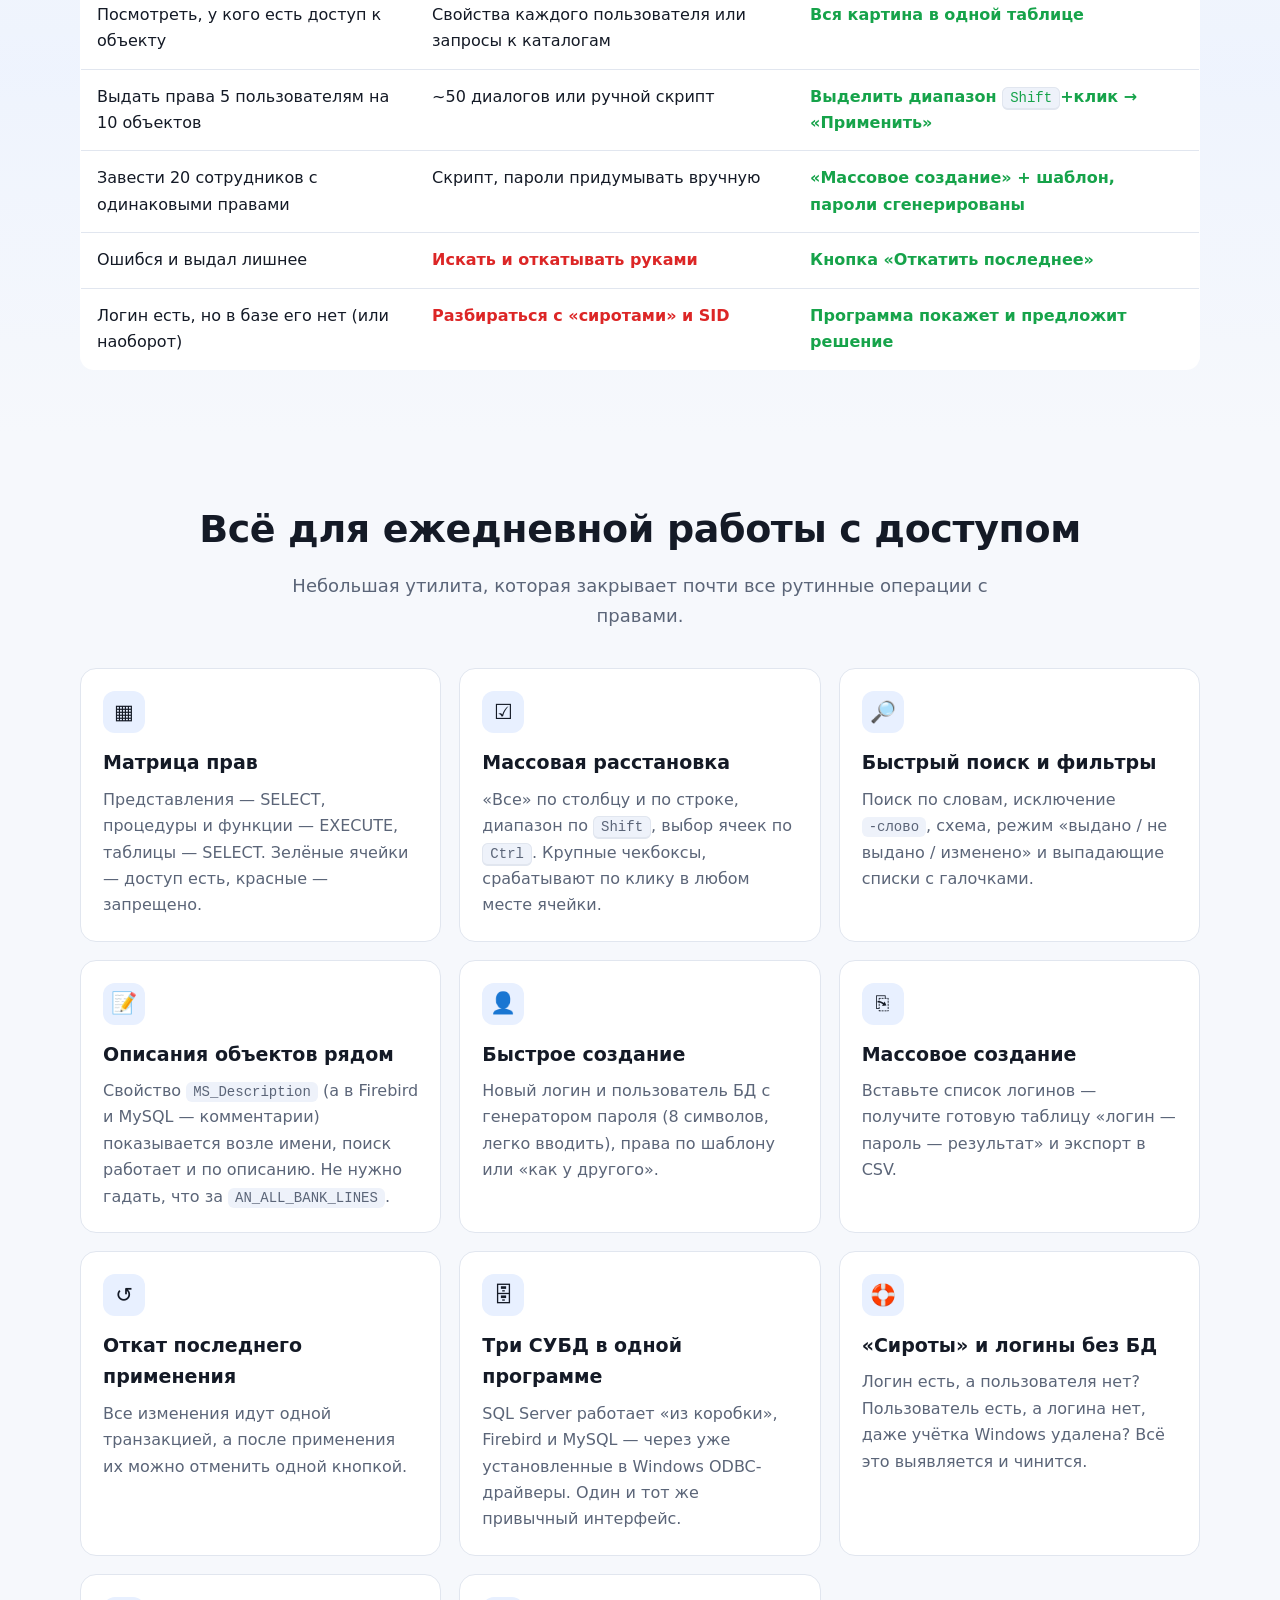
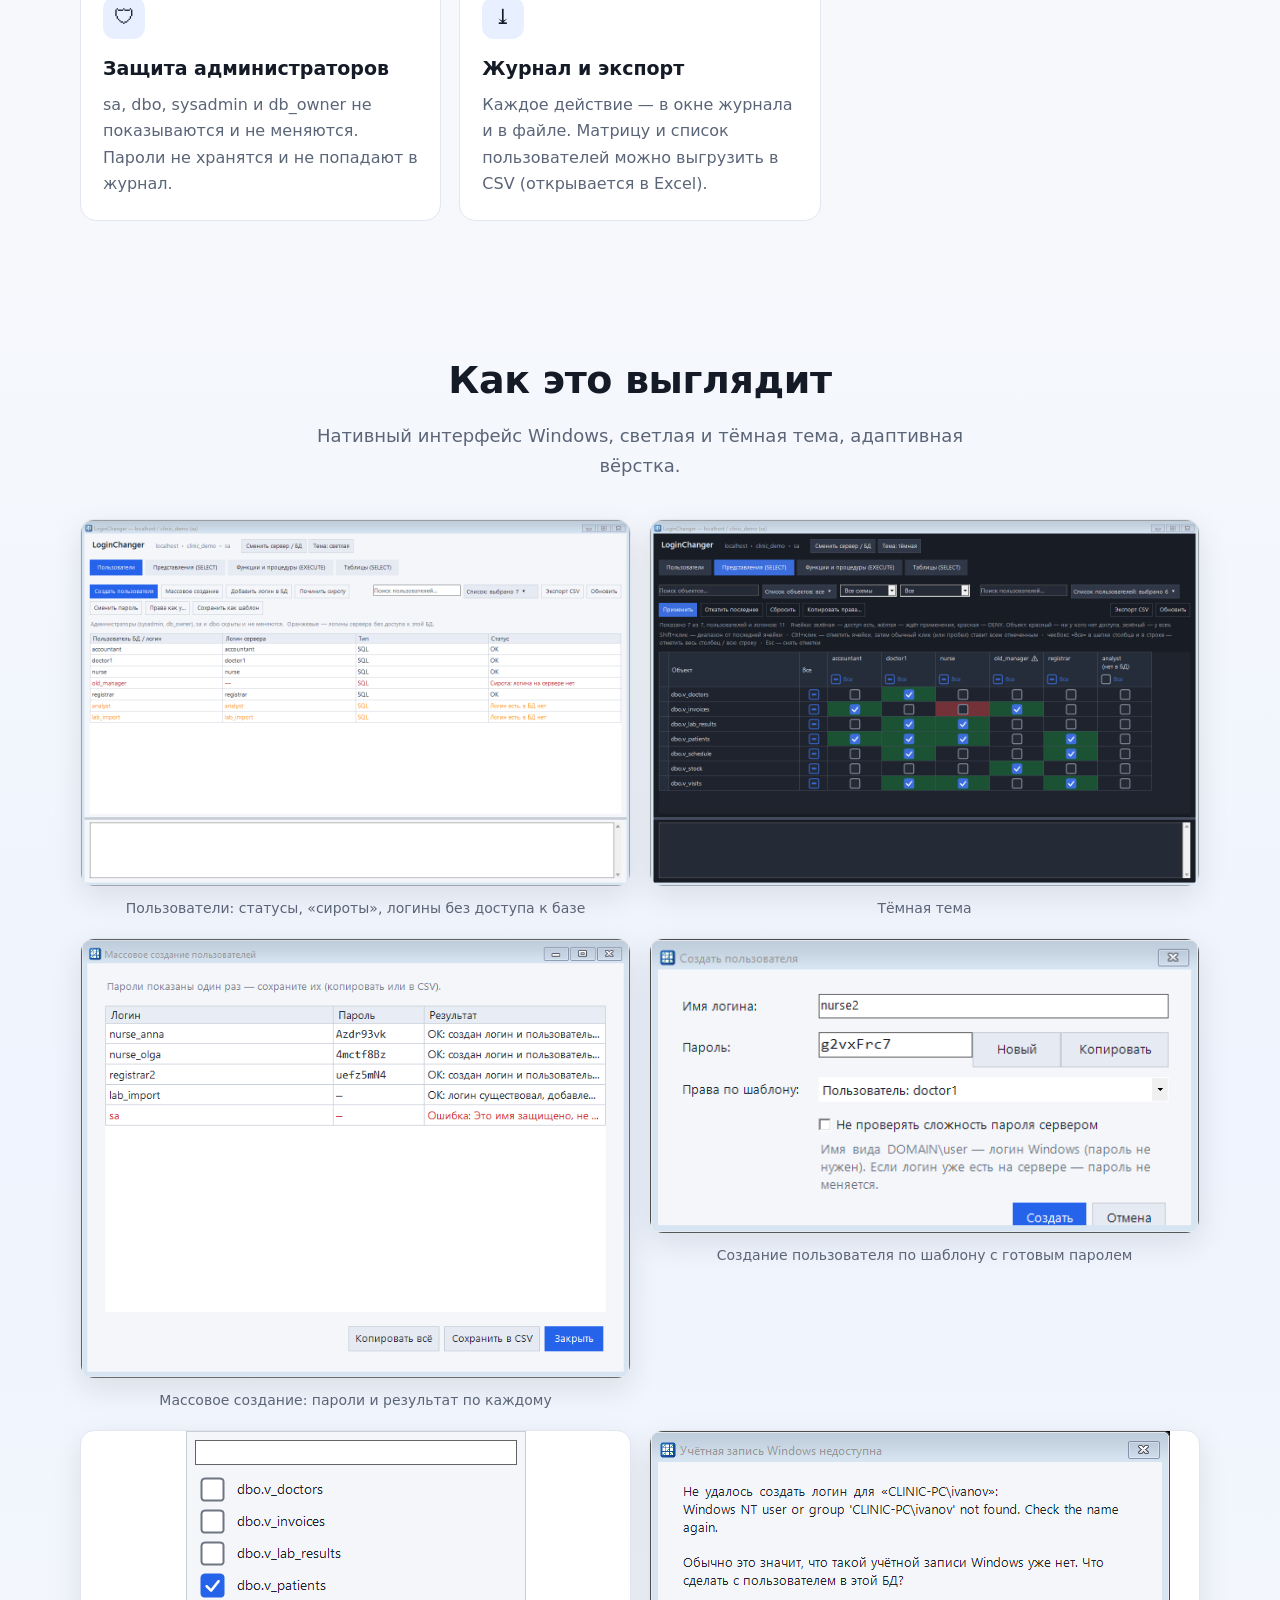
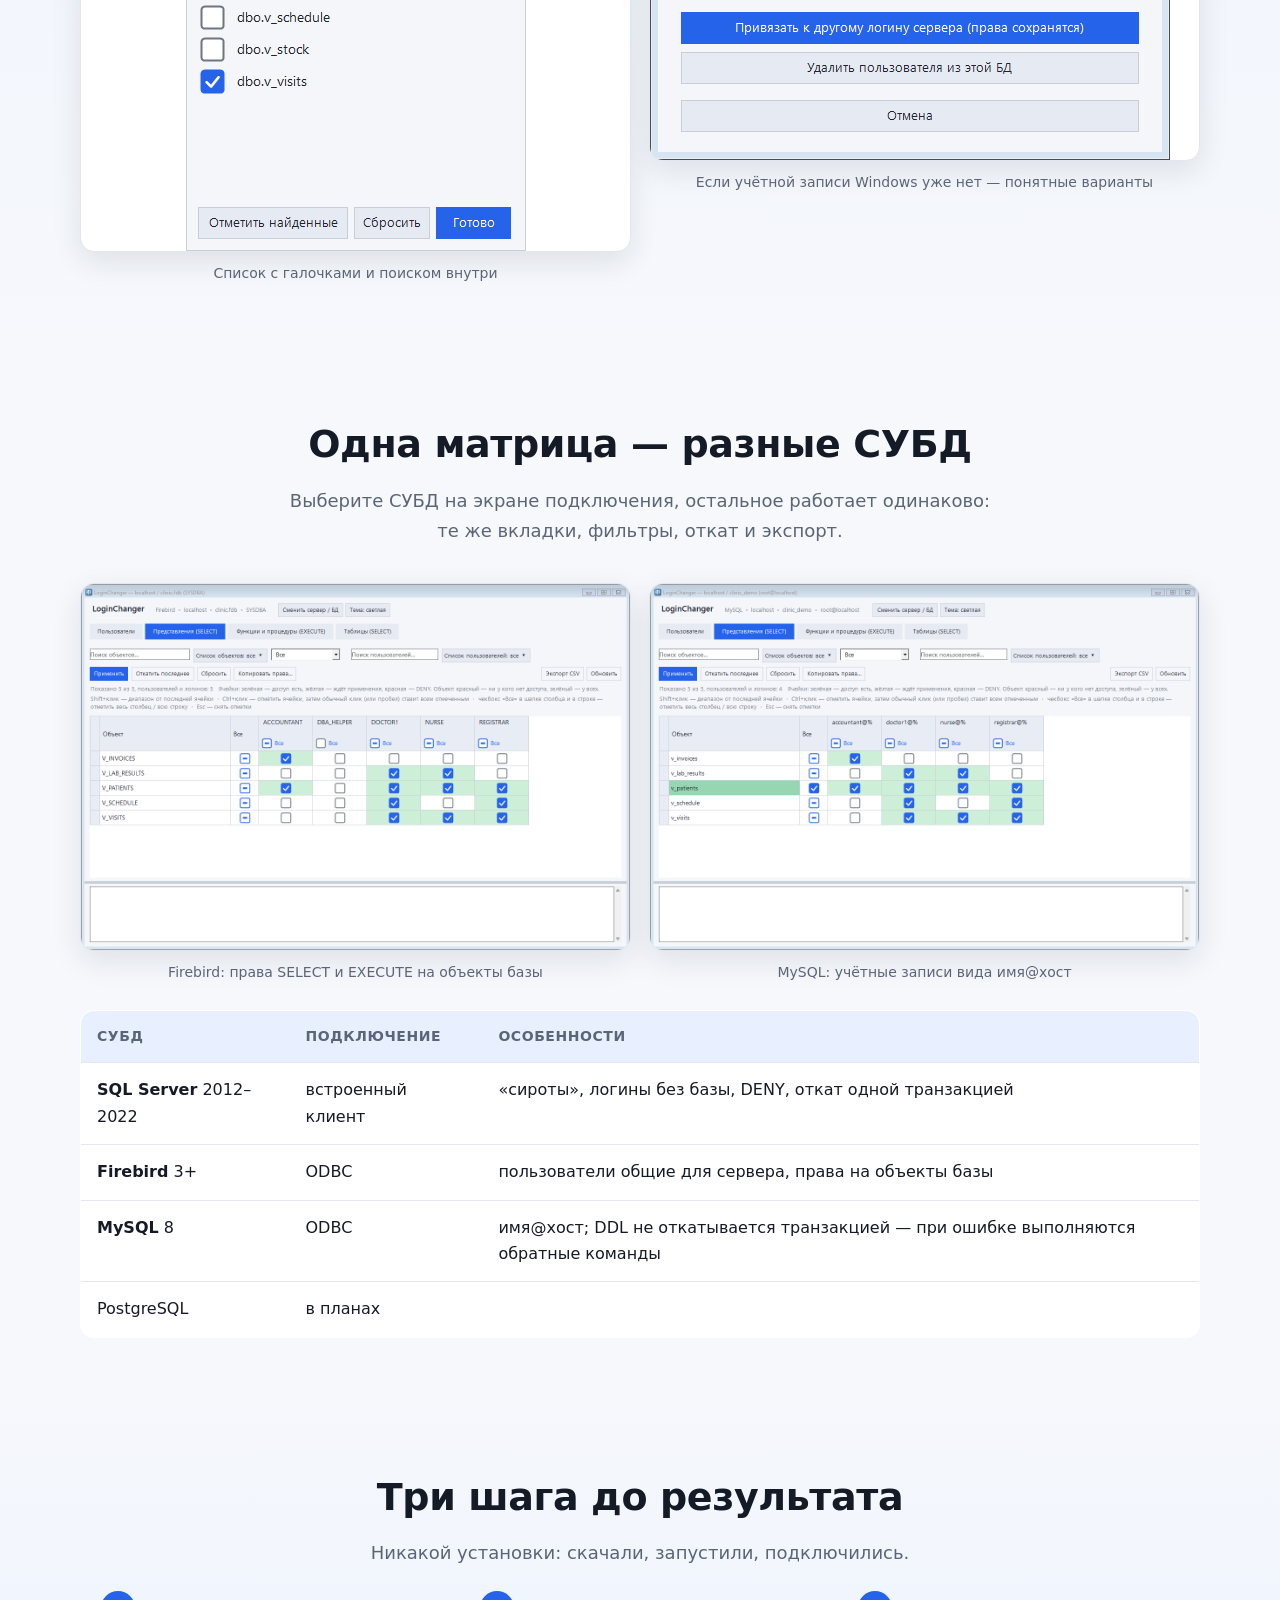
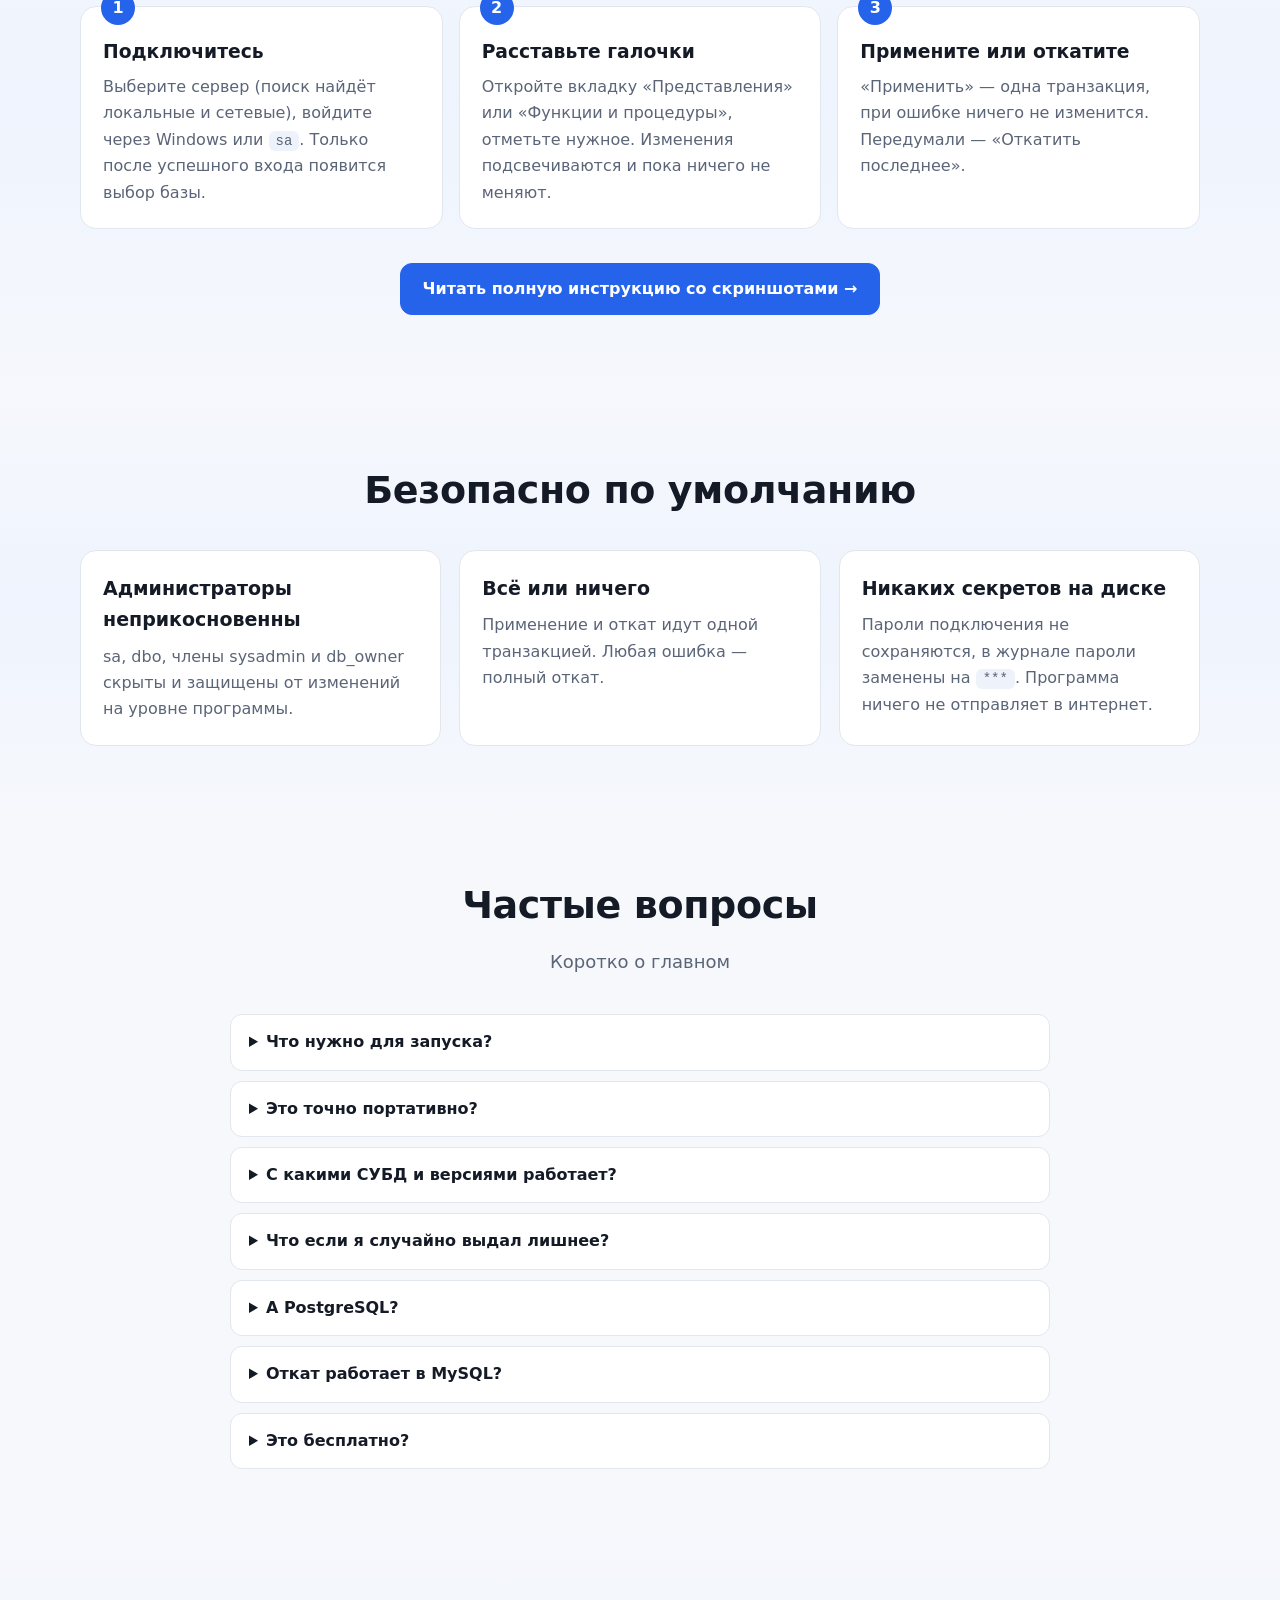
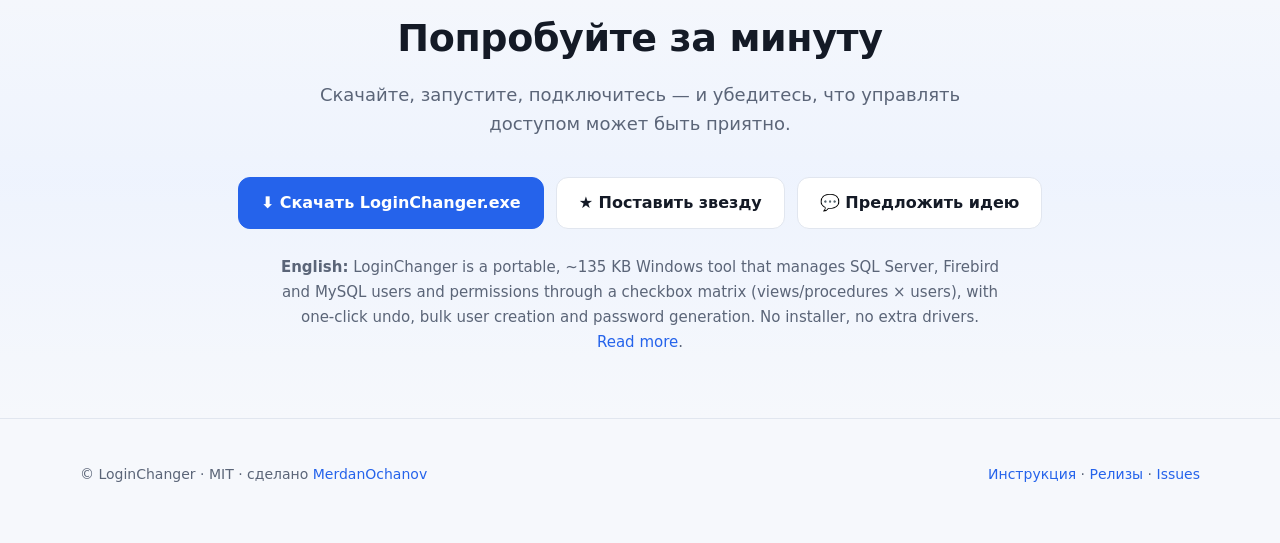
==== commit 7166b233: "Show object descriptions (MS_Description, Firebird and MySQL comments) next to object names Co-Autho" ====
--- a/docs/index.html
+++ b/docs/index.html
@@ -64,6 +64,7 @@
     <div class="card"><div class="ico">▦</div><h3>Матрица прав</h3><p>Представления — SELECT, процедуры и функции — EXECUTE, таблицы — SELECT. Зелёные ячейки — доступ есть, красные — запрещено.</p></div>
     <div class="card"><div class="ico">☑</div><h3>Массовая расстановка</h3><p>«Все» по столбцу и по строке, диапазон по <kbd>Shift</kbd>, выбор ячеек по <kbd>Ctrl</kbd>. Крупные чекбоксы, срабатывают по клику в любом месте ячейки.</p></div>
     <div class="card"><div class="ico">🔎</div><h3>Быстрый поиск и фильтры</h3><p>Поиск по словам, исключение <code>-слово</code>, схема, режим «выдано / не выдано / изменено» и выпадающие списки с галочками.</p></div>
+    <div class="card"><div class="ico">📝</div><h3>Описания объектов рядом</h3><p>Свойство <code>MS_Description</code> (а в Firebird и MySQL — комментарии) показывается возле имени, поиск работает и по описанию. Не нужно гадать, что за <code>AN_ALL_BANK_LINES</code>.</p></div>
     <div class="card"><div class="ico">👤</div><h3>Быстрое создание</h3><p>Новый логин и пользователь БД с генератором пароля (8 символов, легко вводить), права по шаблону или «как у другого».</p></div>
     <div class="card"><div class="ico">⎘</div><h3>Массовое создание</h3><p>Вставьте список логинов — получите готовую таблицу «логин — пароль — результат» и экспорт в CSV.</p></div>
     <div class="card"><div class="ico">↺</div><h3>Откат последнего применения</h3><p>Все изменения идут одной транзакцией, а после применения их можно отменить одной кнопкой.</p></div>
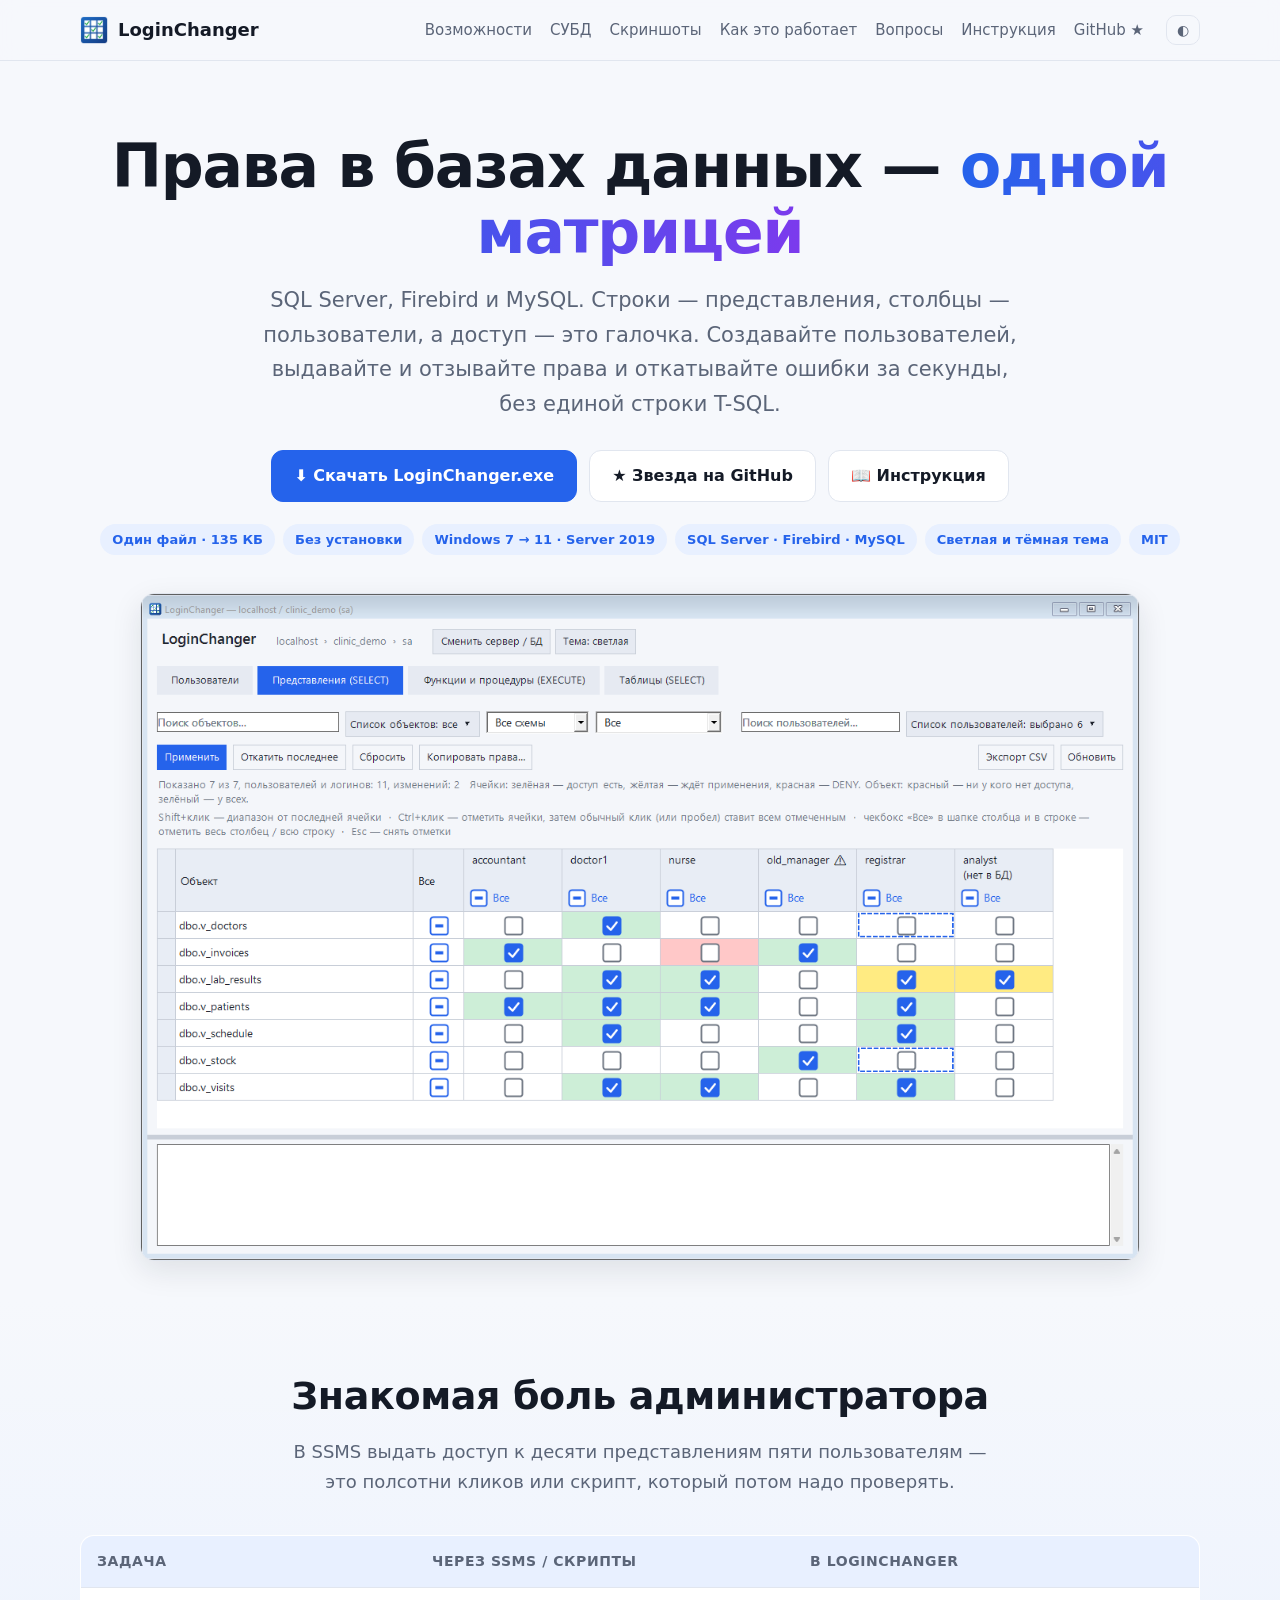
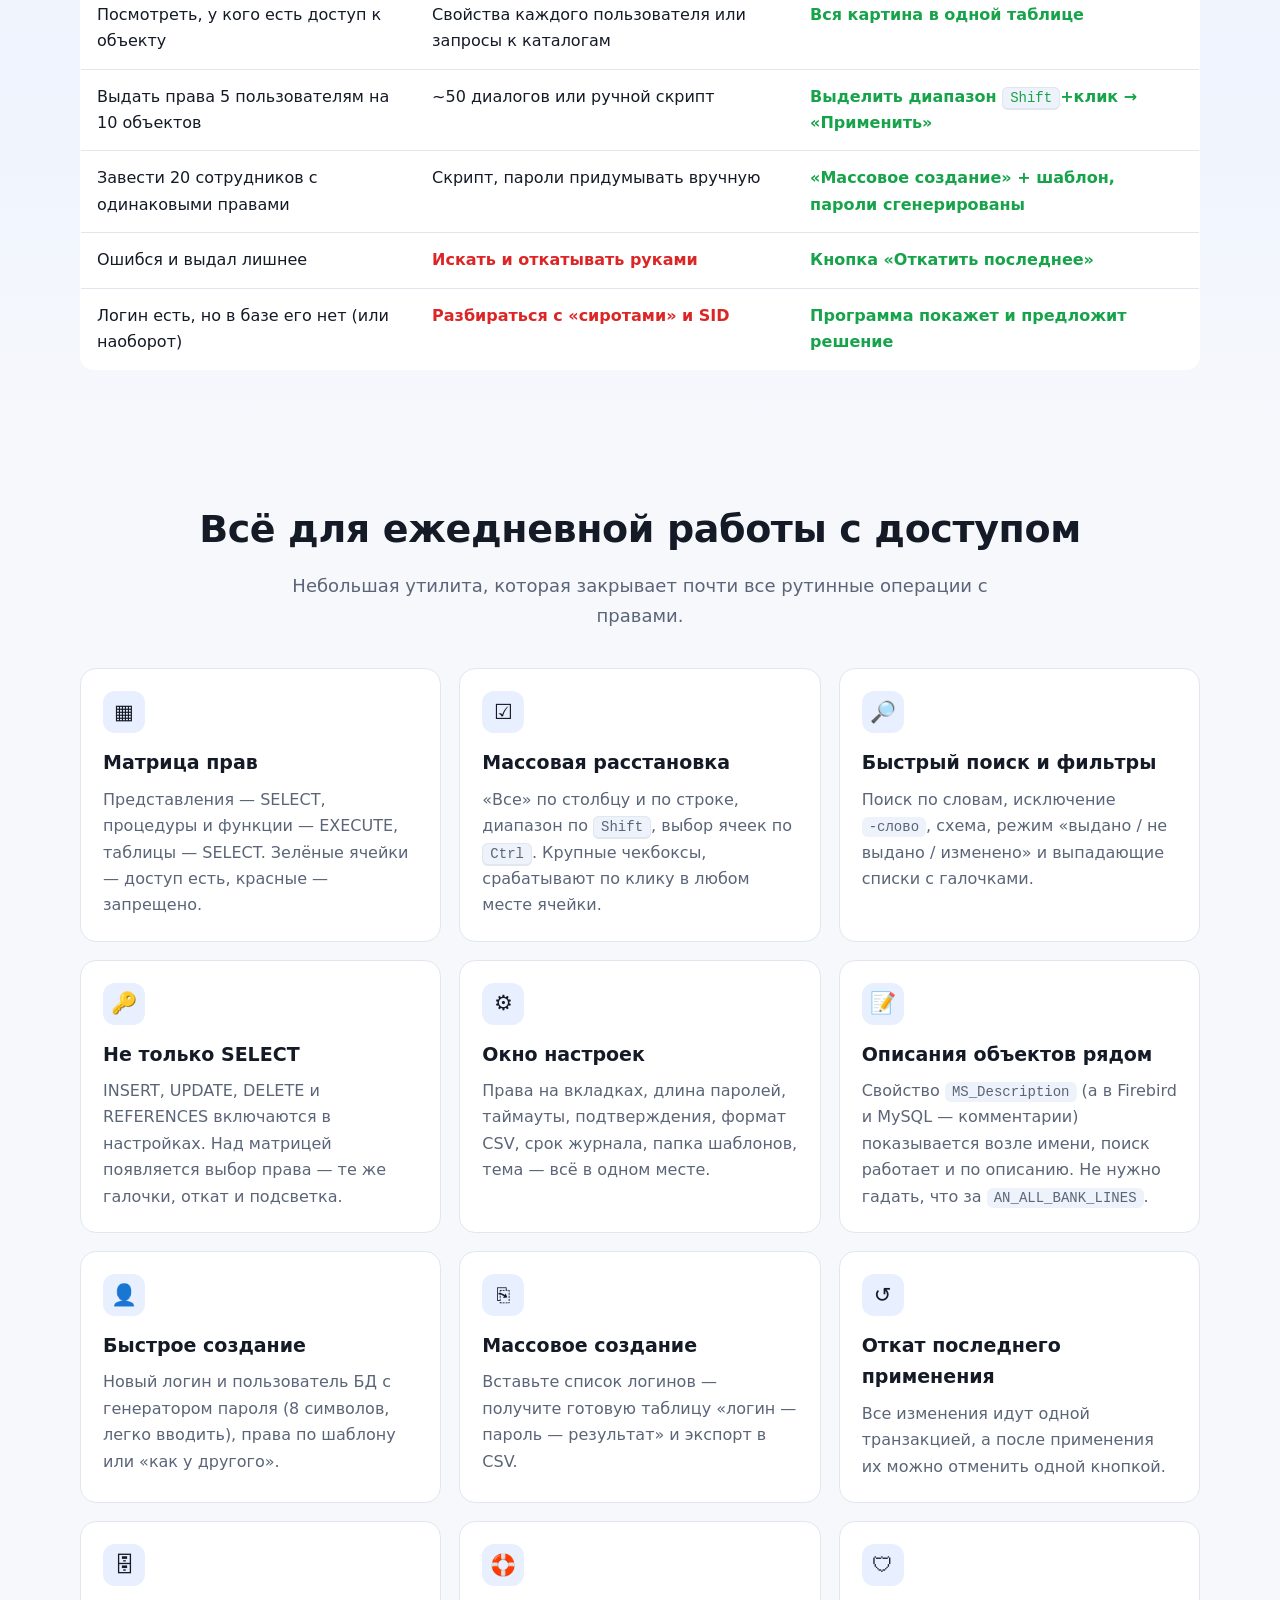
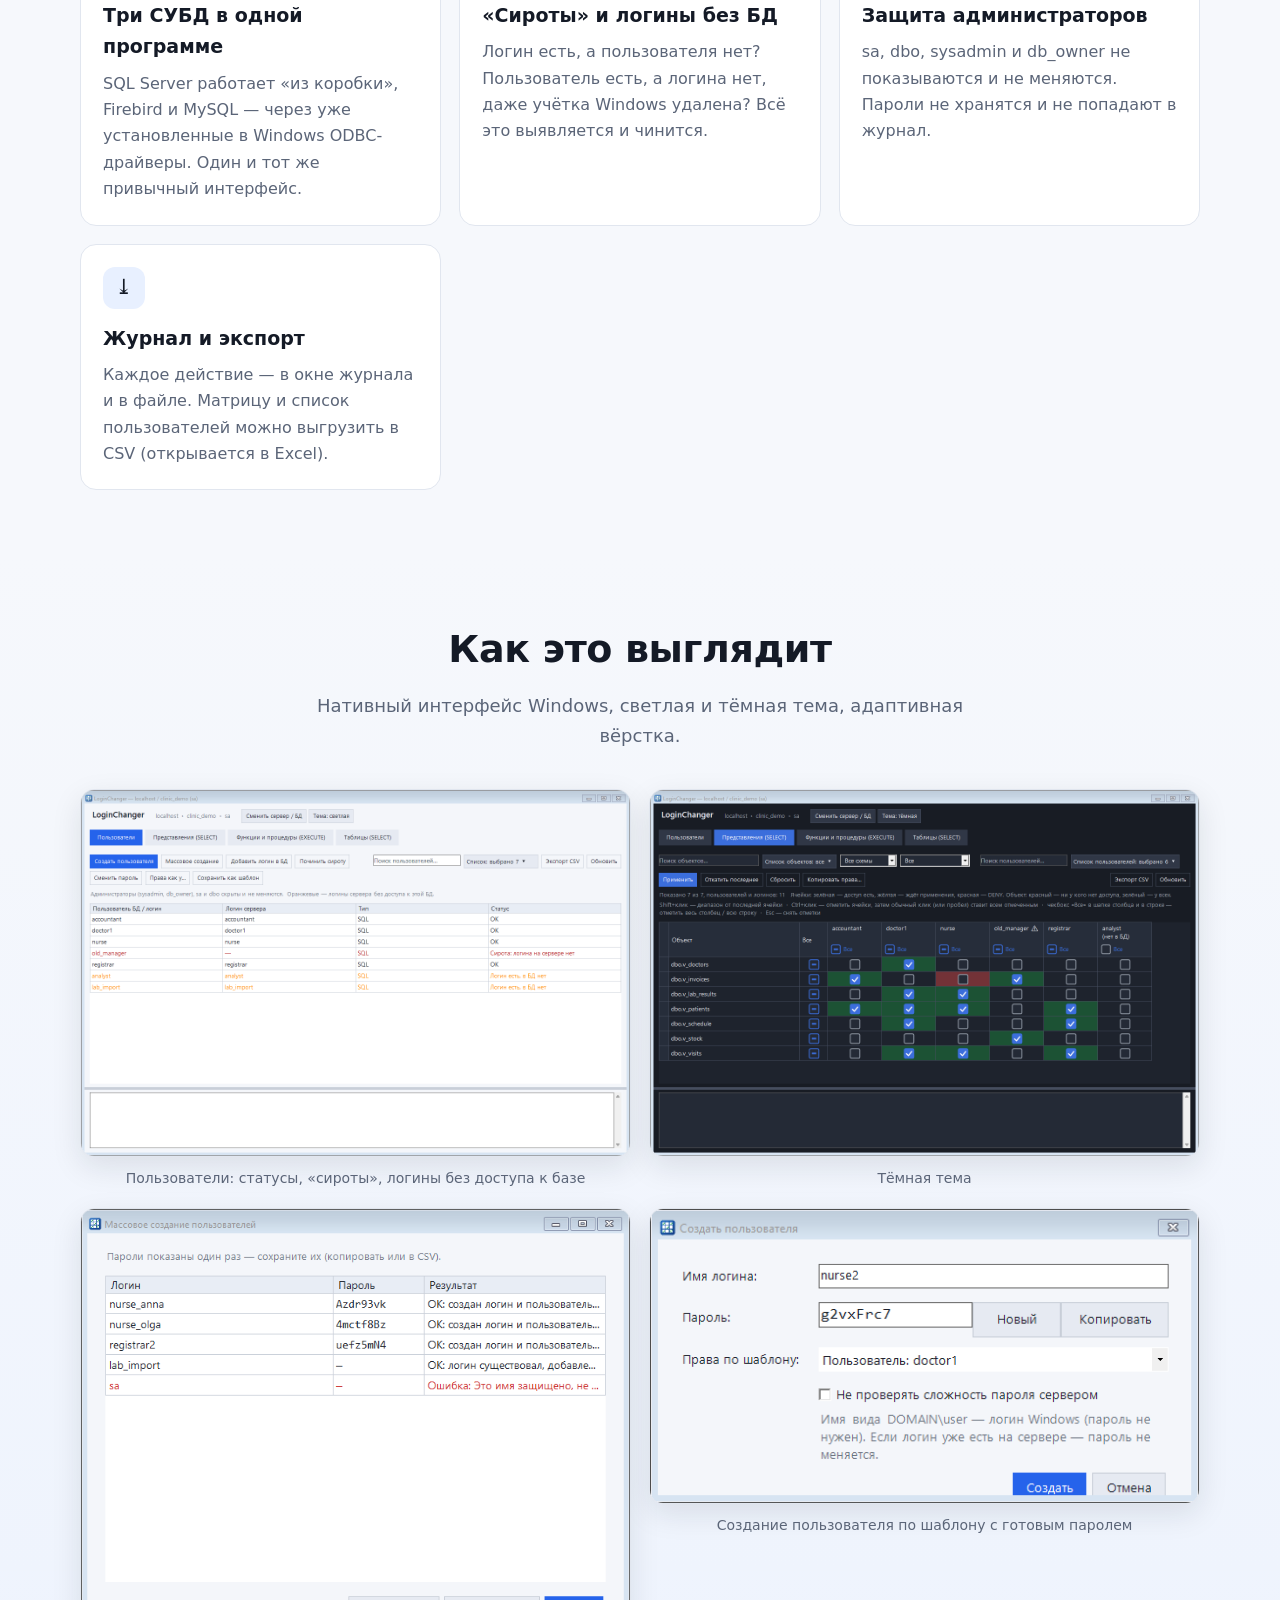
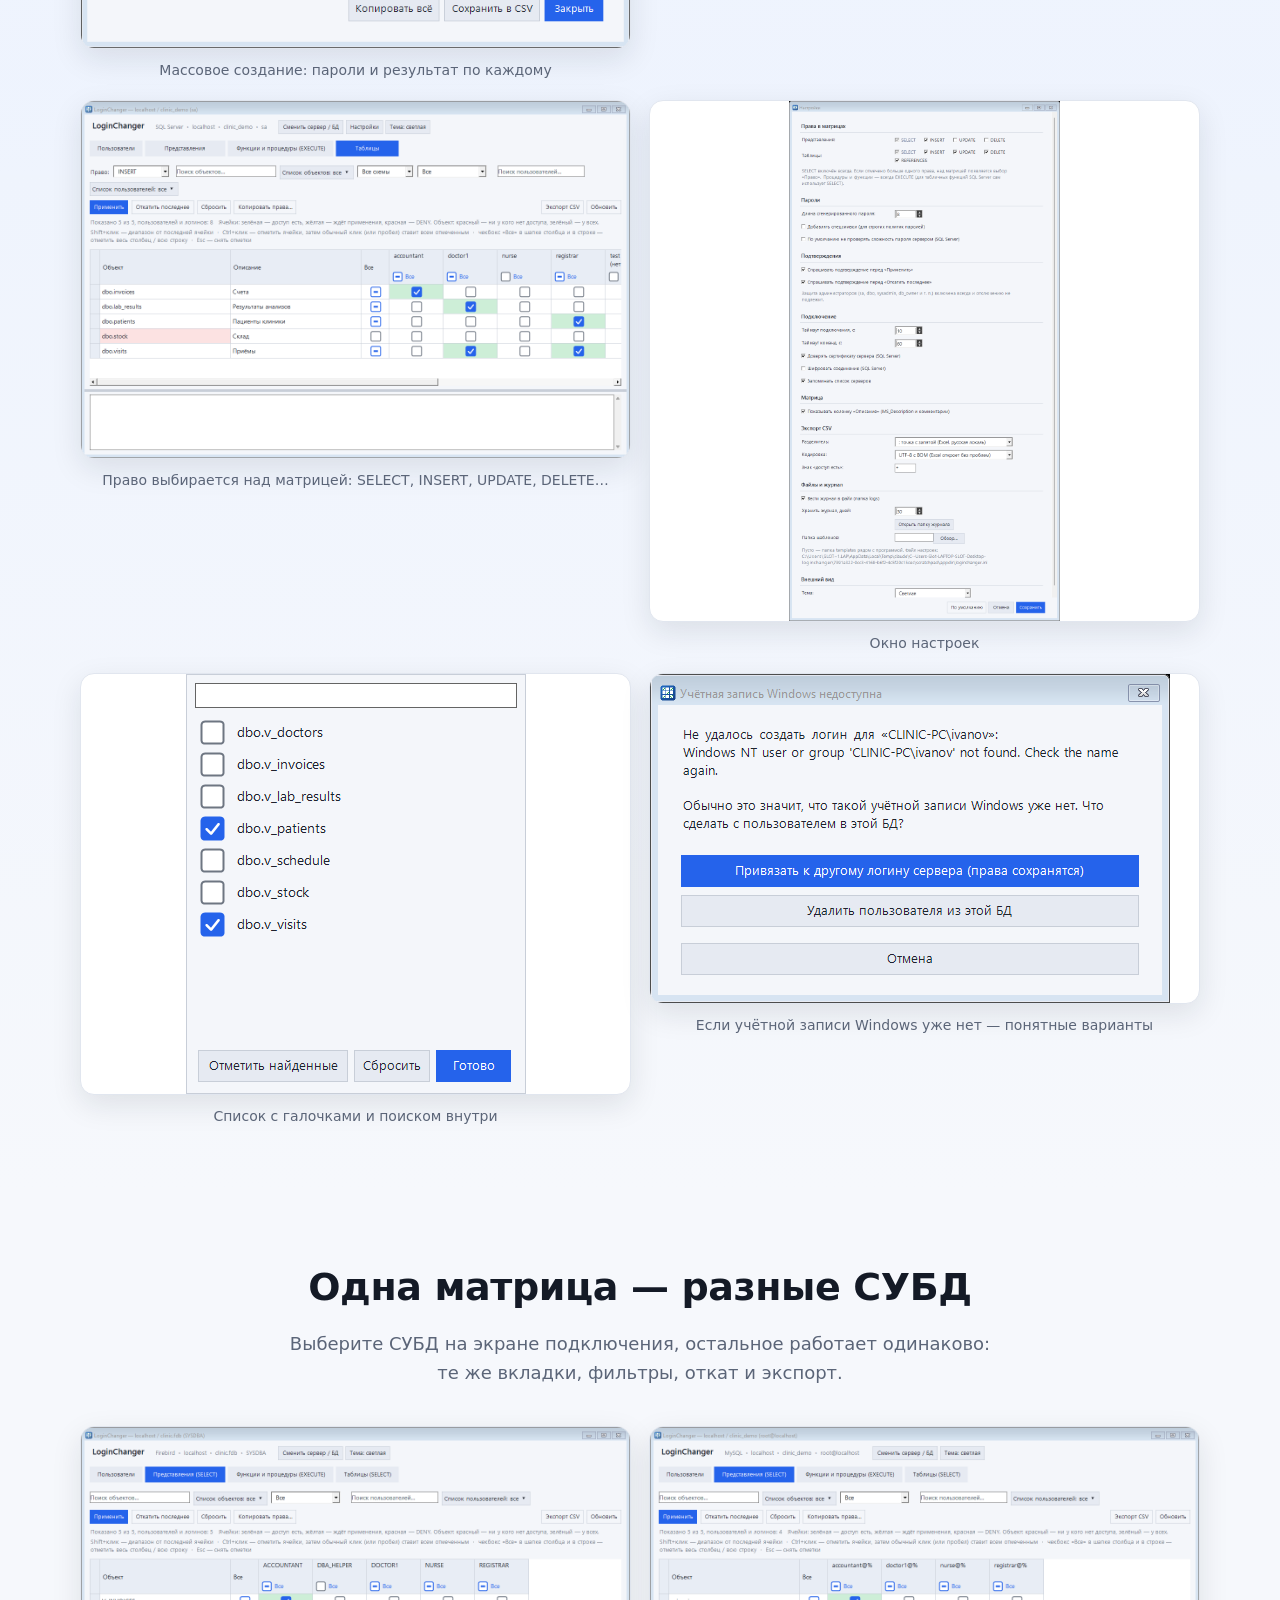
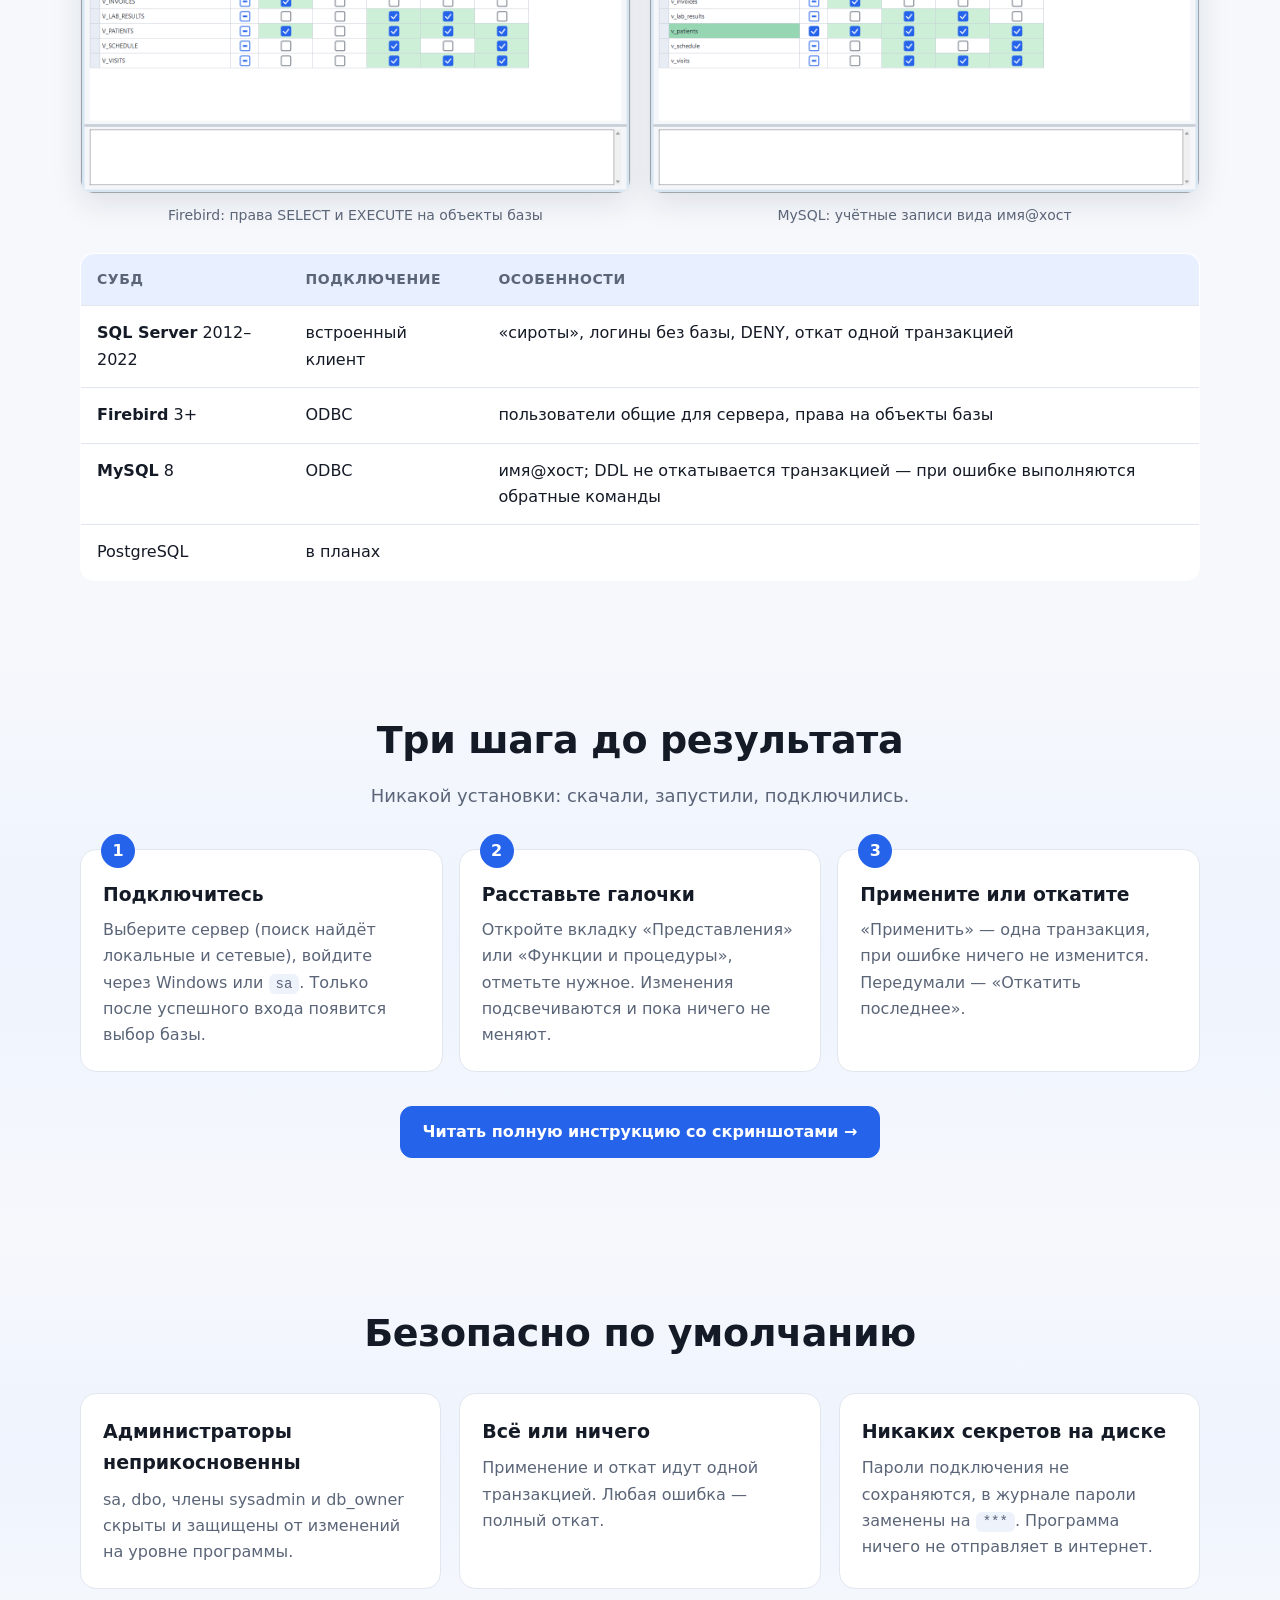
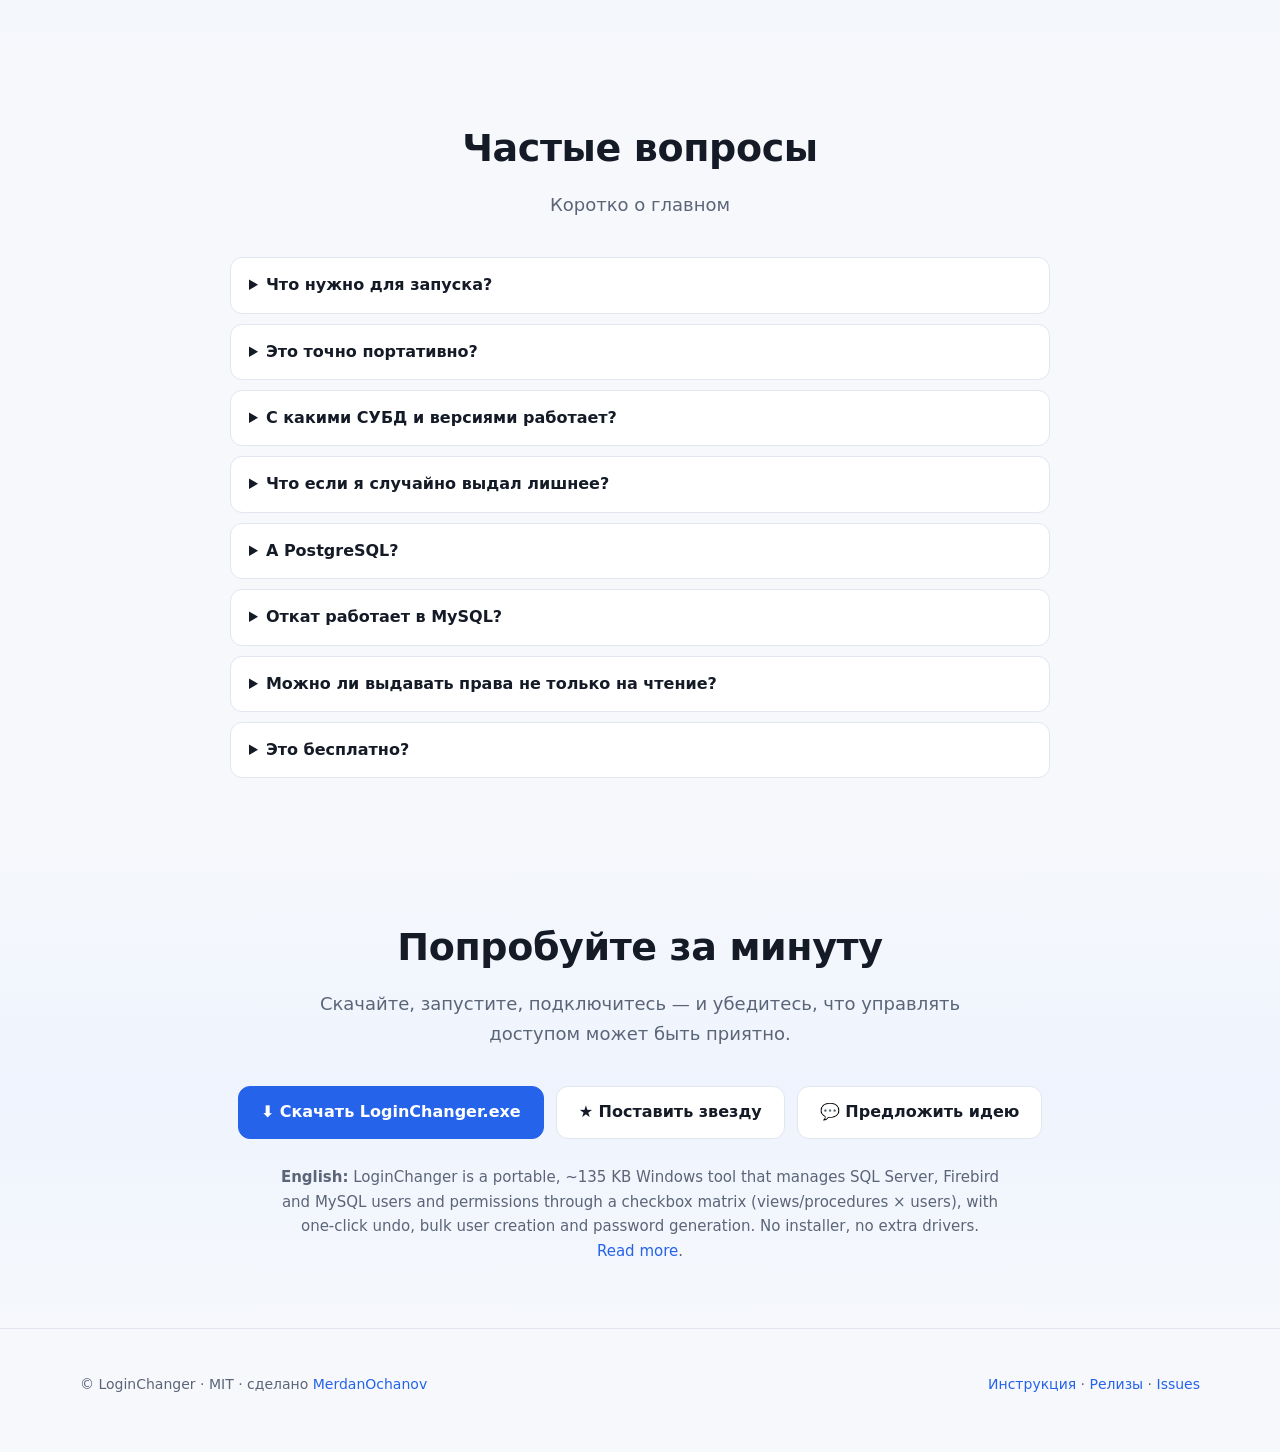
==== commit 1c167f51: "Add settings window and INSERT/UPDATE/DELETE/REFERENCES permissions Co-Authored-By: Claude Sonnet 5." ====
--- a/docs/index.html
+++ b/docs/index.html
@@ -64,6 +64,8 @@
     <div class="card"><div class="ico">▦</div><h3>Матрица прав</h3><p>Представления — SELECT, процедуры и функции — EXECUTE, таблицы — SELECT. Зелёные ячейки — доступ есть, красные — запрещено.</p></div>
     <div class="card"><div class="ico">☑</div><h3>Массовая расстановка</h3><p>«Все» по столбцу и по строке, диапазон по <kbd>Shift</kbd>, выбор ячеек по <kbd>Ctrl</kbd>. Крупные чекбоксы, срабатывают по клику в любом месте ячейки.</p></div>
     <div class="card"><div class="ico">🔎</div><h3>Быстрый поиск и фильтры</h3><p>Поиск по словам, исключение <code>-слово</code>, схема, режим «выдано / не выдано / изменено» и выпадающие списки с галочками.</p></div>
+    <div class="card"><div class="ico">🔑</div><h3>Не только SELECT</h3><p>INSERT, UPDATE, DELETE и REFERENCES включаются в настройках. Над матрицей появляется выбор права — те же галочки, откат и подсветка.</p></div>
+    <div class="card"><div class="ico">⚙</div><h3>Окно настроек</h3><p>Права на вкладках, длина паролей, таймауты, подтверждения, формат CSV, срок журнала, папка шаблонов, тема — всё в одном месте.</p></div>
     <div class="card"><div class="ico">📝</div><h3>Описания объектов рядом</h3><p>Свойство <code>MS_Description</code> (а в Firebird и MySQL — комментарии) показывается возле имени, поиск работает и по описанию. Не нужно гадать, что за <code>AN_ALL_BANK_LINES</code>.</p></div>
     <div class="card"><div class="ico">👤</div><h3>Быстрое создание</h3><p>Новый логин и пользователь БД с генератором пароля (8 символов, легко вводить), права по шаблону или «как у другого».</p></div>
     <div class="card"><div class="ico">⎘</div><h3>Массовое создание</h3><p>Вставьте список логинов — получите готовую таблицу «логин — пароль — результат» и экспорт в CSV.</p></div>
@@ -83,6 +85,8 @@
     <figure><div class="shot"><img src="img/dark.png" alt="Тёмная тема" loading="lazy"></div><figcaption>Тёмная тема</figcaption></figure>
     <figure><div class="shot"><img src="img/bulk2_clean.png" alt="Результат массового создания" loading="lazy"></div><figcaption>Массовое создание: пароли и результат по каждому</figcaption></figure>
     <figure><div class="shot"><img src="img/create_clean.png" alt="Создание пользователя" loading="lazy"></div><figcaption>Создание пользователя по шаблону с готовым паролем</figcaption></figure>
+    <figure><div class="shot"><img src="img/matrix_perms_clean.png" alt="Выбор права над матрицей" loading="lazy"></div><figcaption>Право выбирается над матрицей: SELECT, INSERT, UPDATE, DELETE…</figcaption></figure>
+    <figure><div class="shot"><img src="img/settings.png" alt="Окно настроек" loading="lazy" style="max-height:520px;width:auto;margin-inline:auto"></div><figcaption>Окно настроек</figcaption></figure>
     <figure><div class="shot"><img src="img/picker_clean.png" alt="Выпадающий список с галочками" loading="lazy" style="margin-inline:auto"></div><figcaption>Список с галочками и поиском внутри</figcaption></figure>
     <figure><div class="shot"><img src="img/orphan.png" alt="Починка сироты" loading="lazy"></div><figcaption>Если учётной записи Windows уже нет — понятные варианты</figcaption></figure>
   </div>
@@ -132,6 +136,7 @@
   <details><summary>Что если я случайно выдал лишнее?</summary><p>Нажмите «Откатить последнее» — обратные команды выполнятся одной транзакцией. Откат хранится до закрытия программы; все команды также записаны в журнал.</p></details>
   <details><summary>А PostgreSQL?</summary><p>В планах, следующий на очереди. Следите за репозиторием или поставьте звезду, чтобы не пропустить релиз.</p></details>
   <details><summary>Откат работает в MySQL?</summary><p>Да, но у MySQL права нельзя откатить транзакцией: при ошибке программа сама выполняет обратные команды для уже применённых изменений, а «Откатить последнее» возвращает прошлое состояние.</p></details>
+  <details><summary>Можно ли выдавать права не только на чтение?</summary><p>Да. В «Настройках» отметьте INSERT, UPDATE, DELETE (для таблиц ещё REFERENCES) — над матрицей появится выбор права. Процедуры и функции получают EXECUTE.</p></details>
   <details><summary>Это бесплатно?</summary><p>Да, лицензия MIT: используйте в работе, меняйте, распространяйте.</p></details>
 </div></section>
 
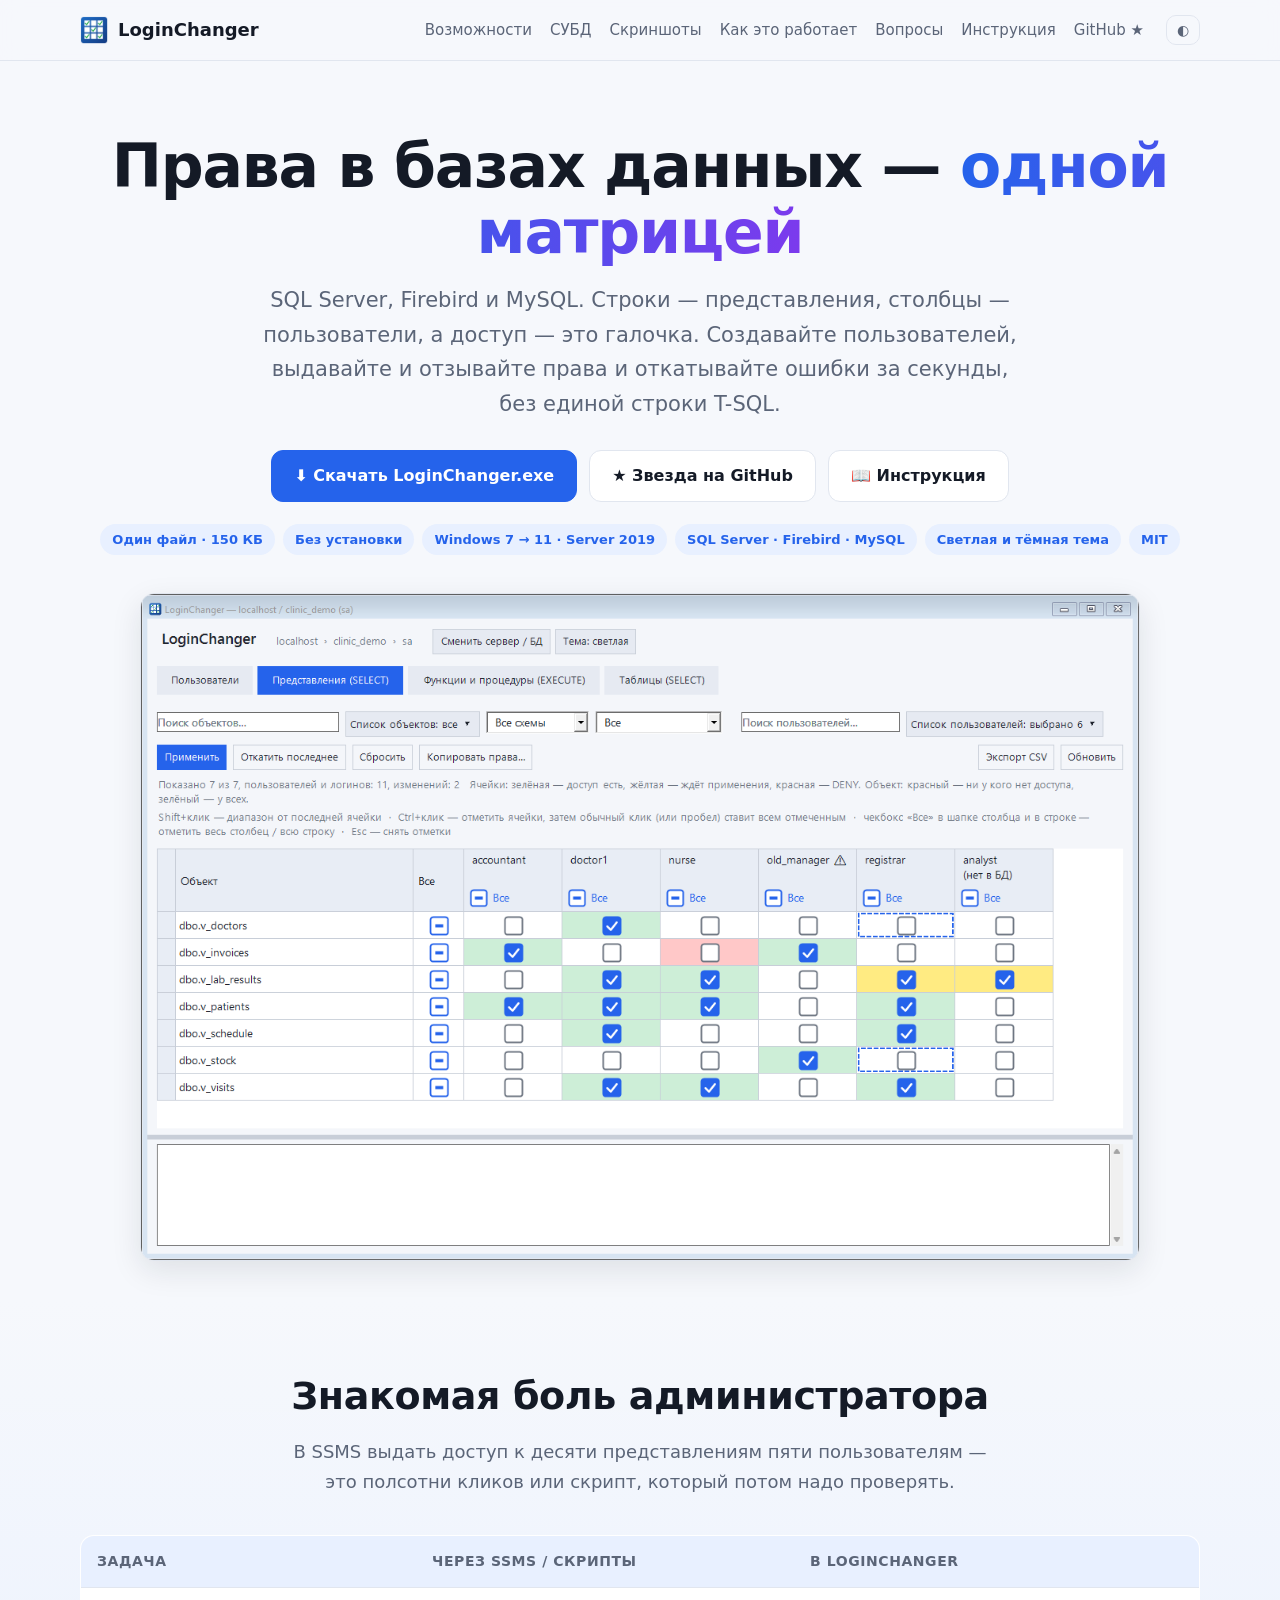
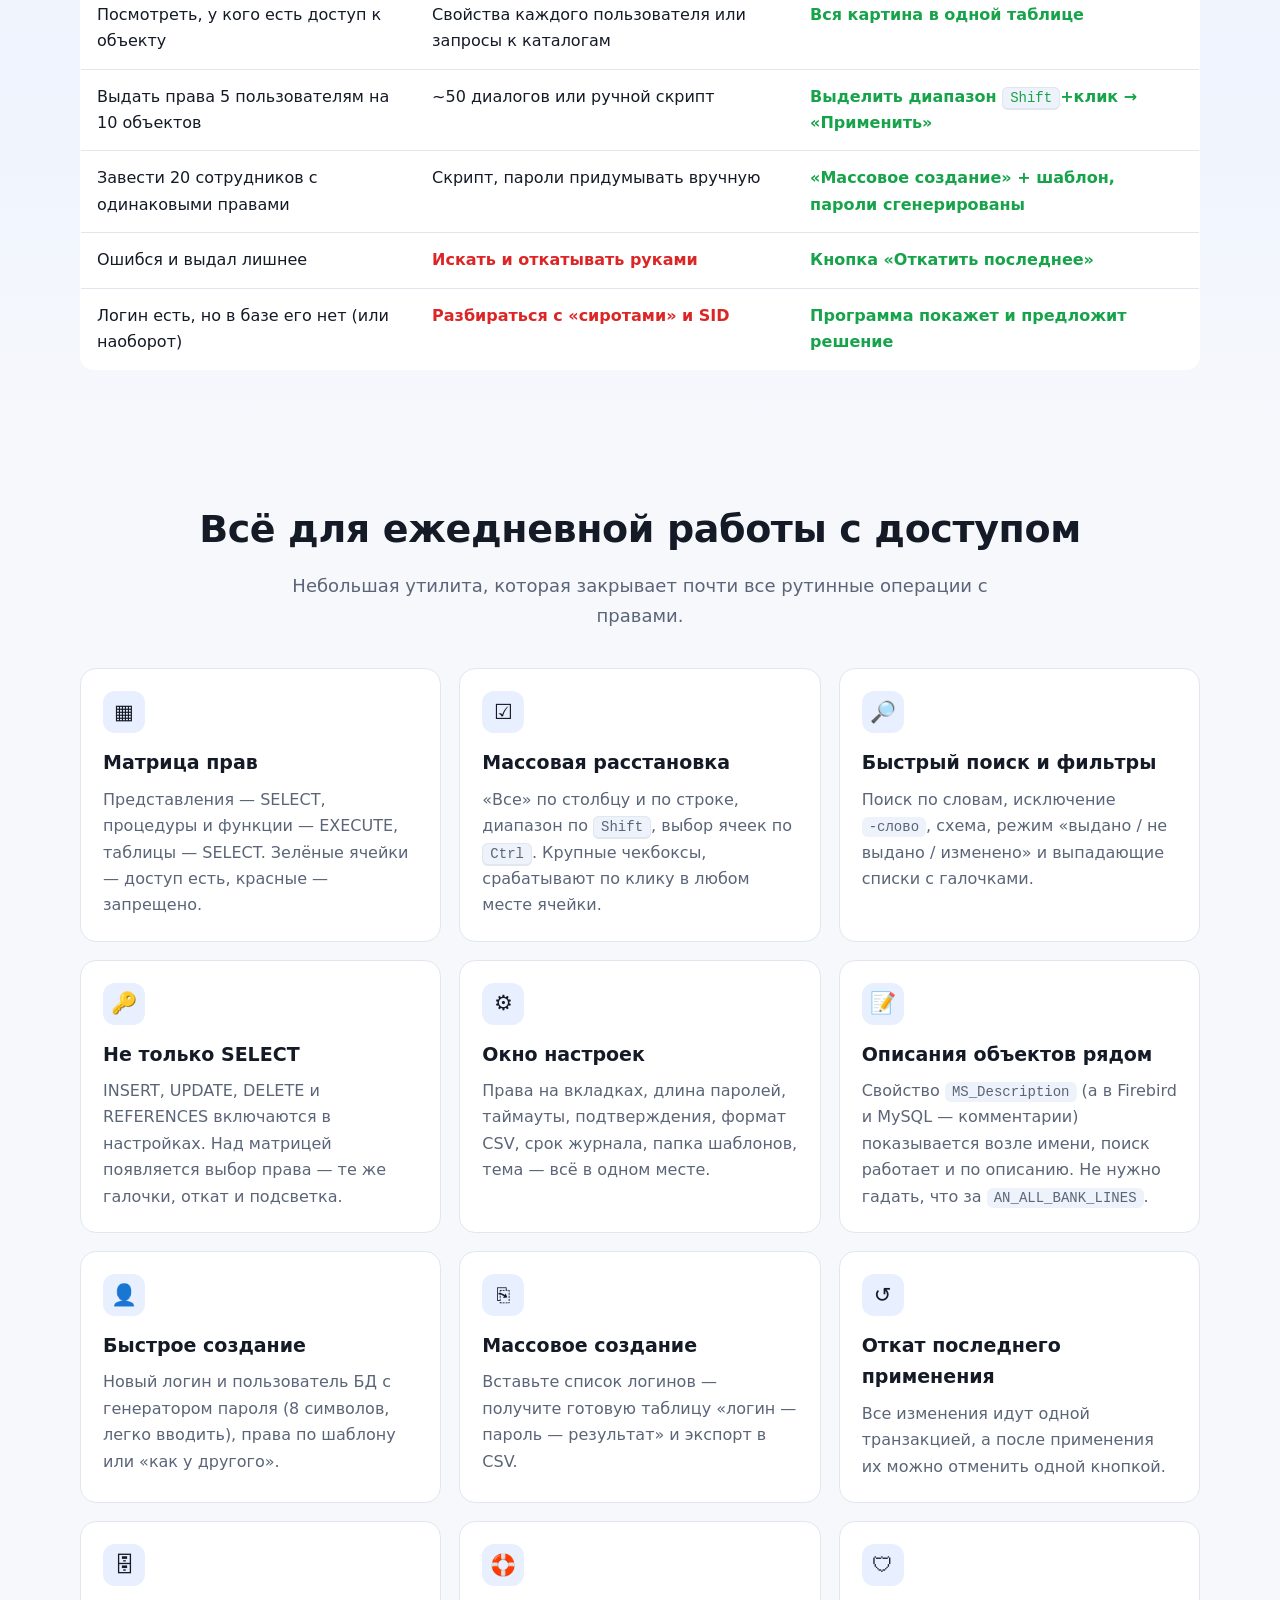
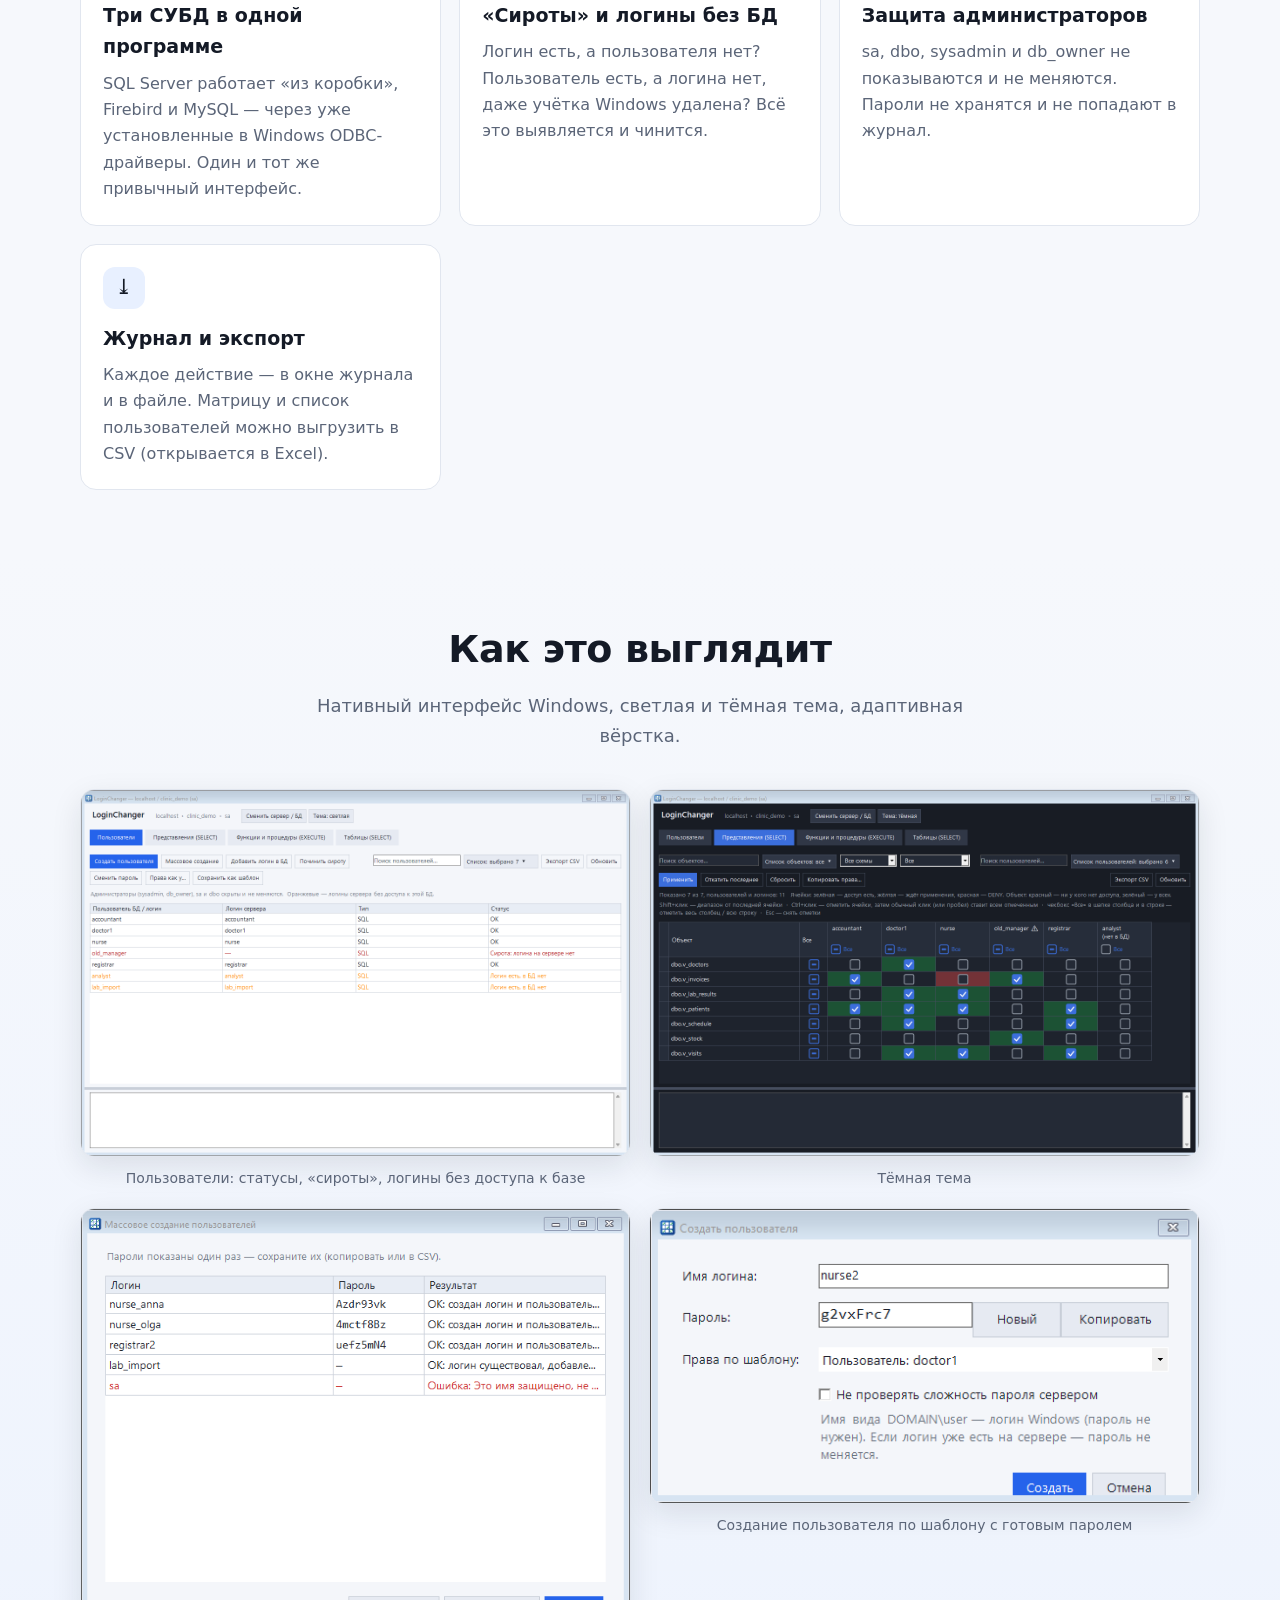
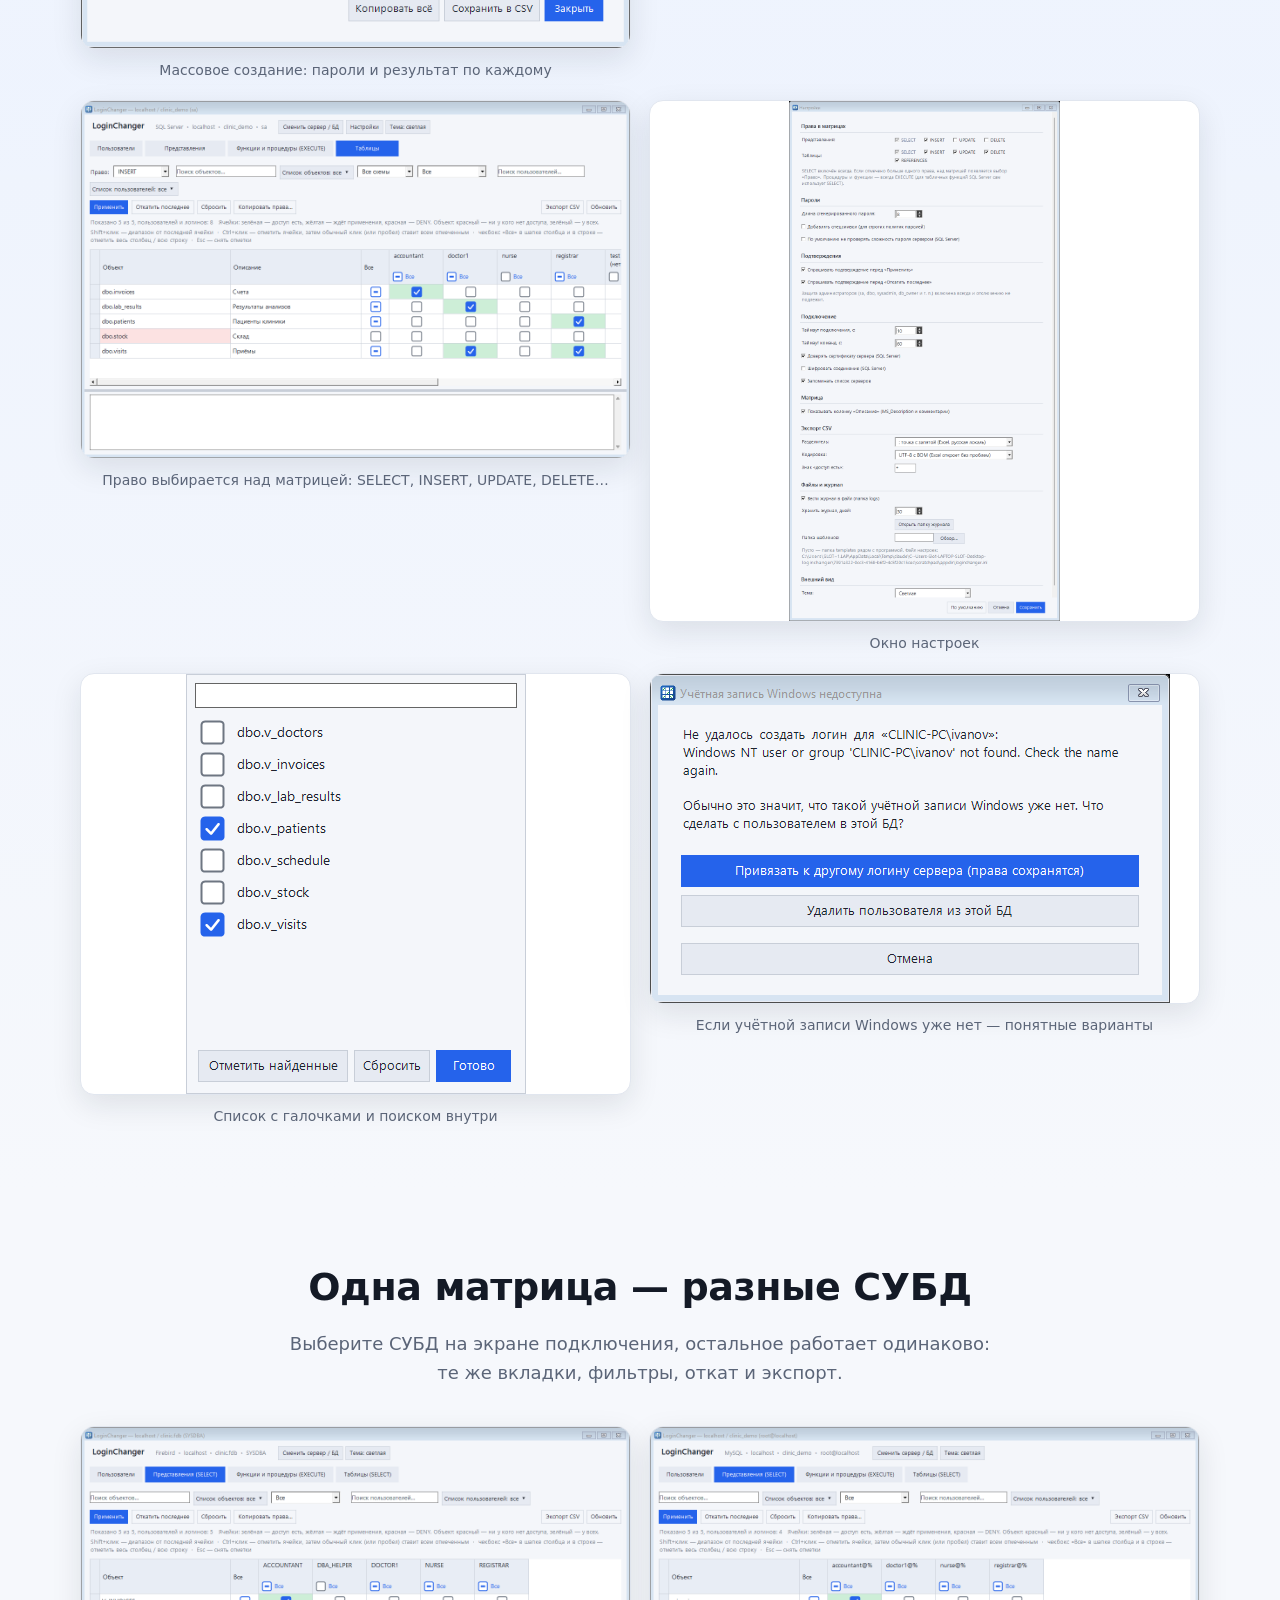
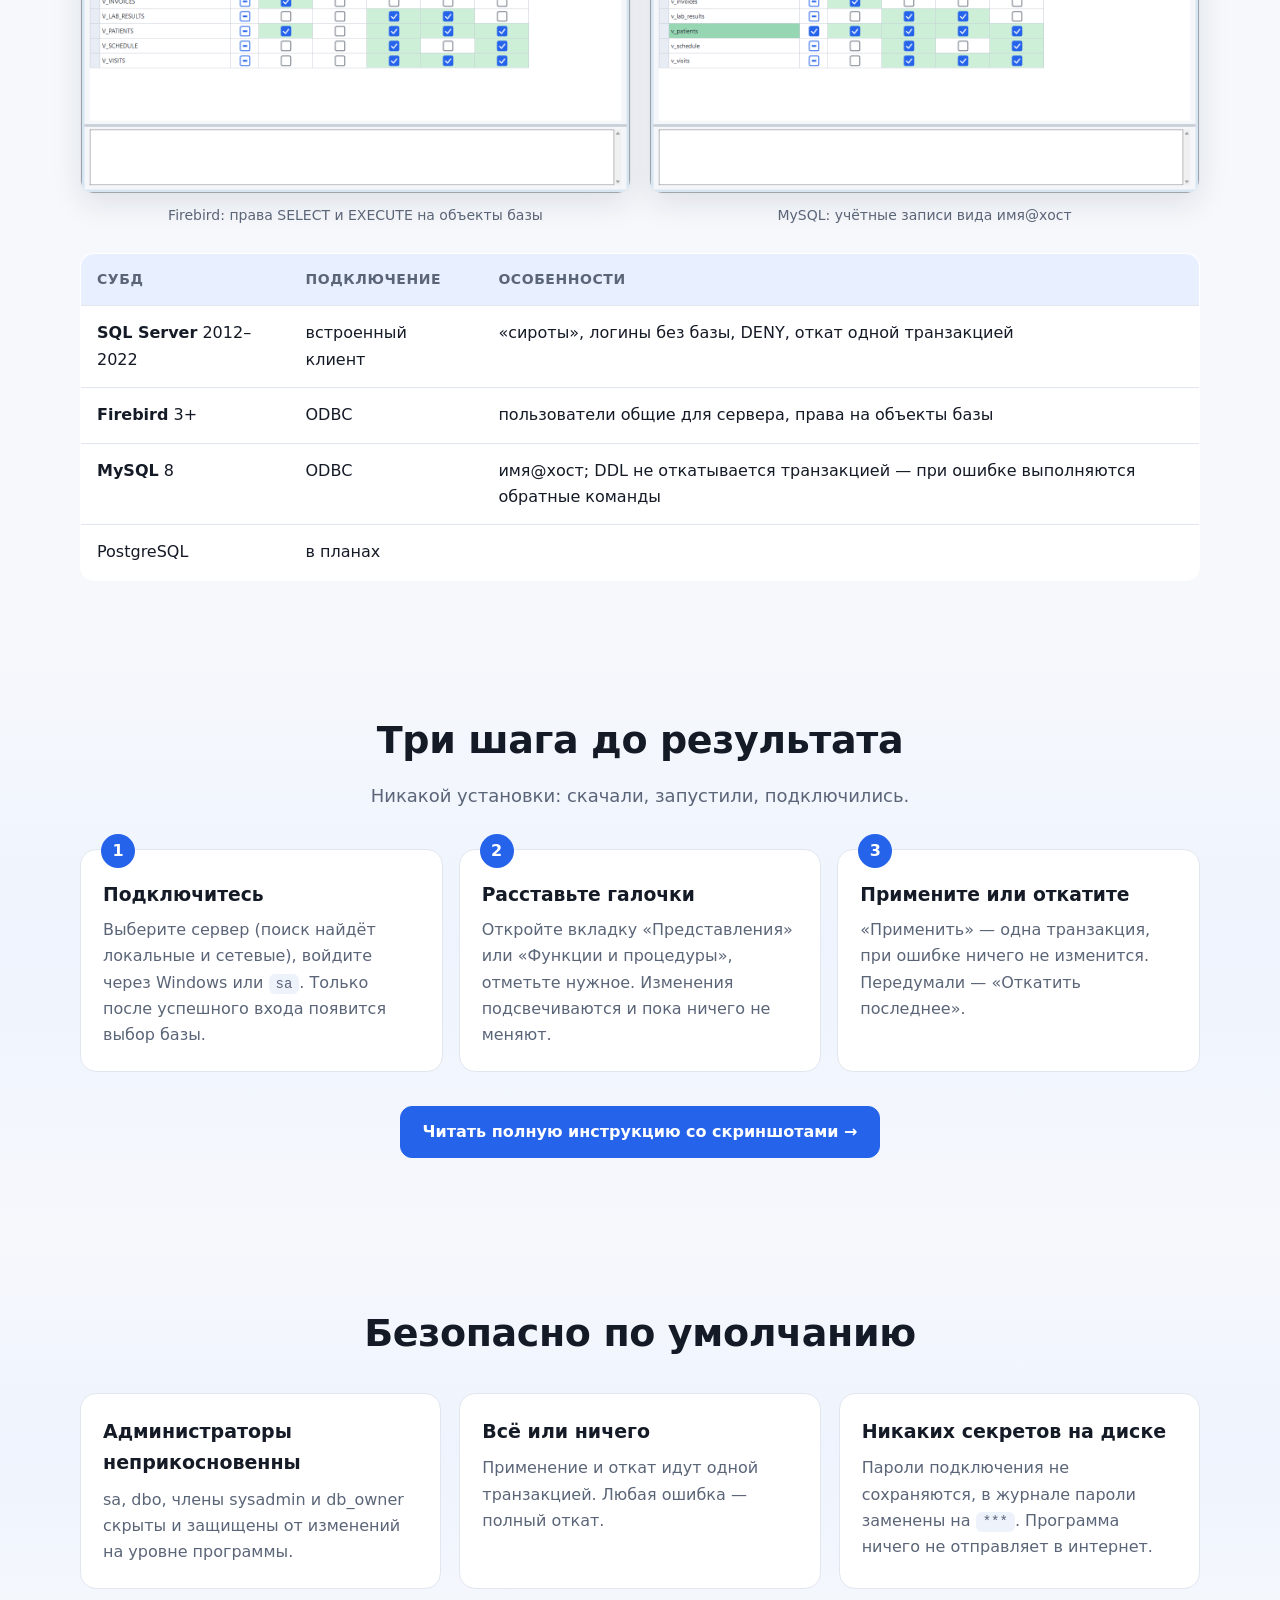
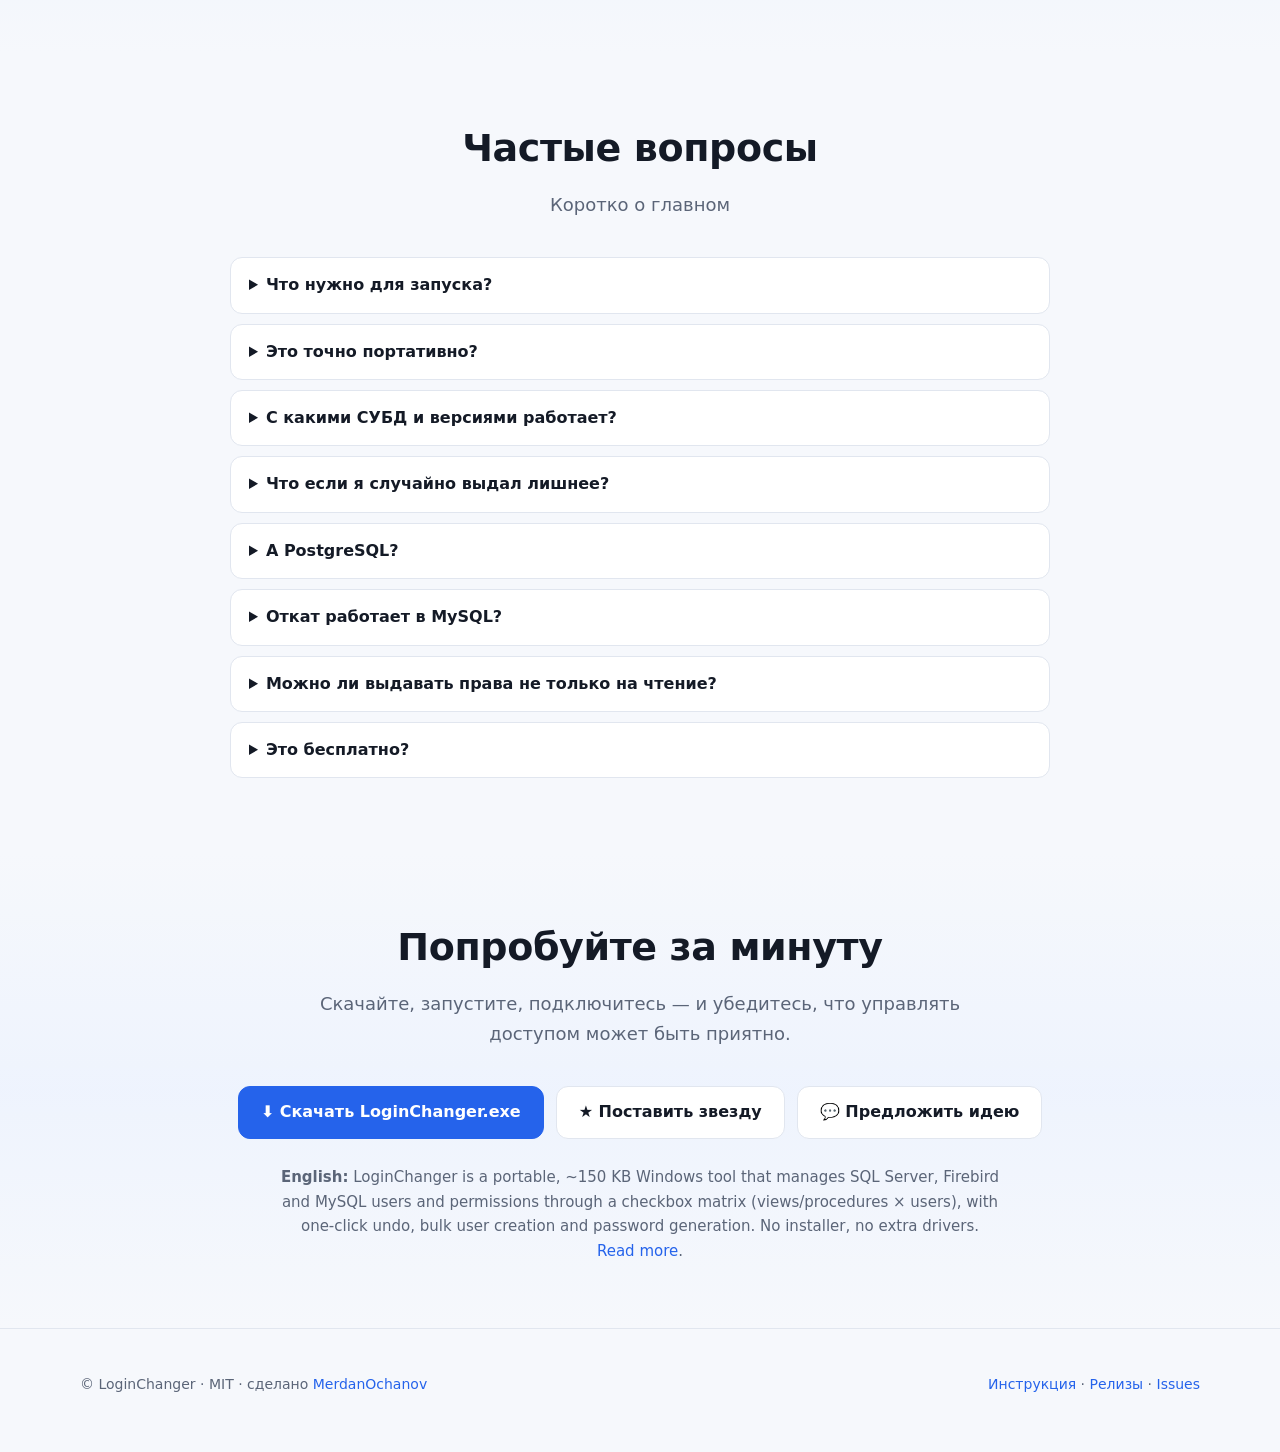
==== commit 6c152f49: "Update size figures Co-Authored-By: Claude Sonnet 5.5 <noreply@anthropic.com>" ====
--- a/docs/index.html
+++ b/docs/index.html
@@ -38,7 +38,7 @@
     <a class="btn" href="manual.html">📖 Инструкция</a>
   </div>
   <div class="chips">
-    <span class="chip">Один файл · 135 КБ</span><span class="chip">Без установки</span><span class="chip">Windows 7 → 11 · Server 2019</span>
+    <span class="chip">Один файл · 150 КБ</span><span class="chip">Без установки</span><span class="chip">Windows 7 → 11 · Server 2019</span>
     <span class="chip">SQL Server · Firebird · MySQL</span><span class="chip">Светлая и тёмная тема</span><span class="chip">MIT</span>
   </div>
   <figure class="shot"><img src="img/matrix_clean.png" alt="Матрица прав: пользователи в столбцах, представления в строках" width="1260" height="840"></figure>
@@ -148,7 +148,7 @@
     <a class="btn" href="https://github.com/MerdanOchanov/LoginChanger">★ Поставить звезду</a>
     <a class="btn" href="https://github.com/MerdanOchanov/LoginChanger/issues">💬 Предложить идею</a>
   </div>
-  <p class="sub" style="margin:26px auto 0;font-size:15px"><strong>English:</strong> LoginChanger is a portable, ~135&nbsp;KB Windows tool that manages SQL Server, Firebird and MySQL users and permissions through a checkbox matrix (views/procedures × users), with one-click undo, bulk user creation and password generation. No installer, no extra drivers. <a href="https://github.com/MerdanOchanov/LoginChanger#english">Read more</a>.</p>
+  <p class="sub" style="margin:26px auto 0;font-size:15px"><strong>English:</strong> LoginChanger is a portable, ~150&nbsp;KB Windows tool that manages SQL Server, Firebird and MySQL users and permissions through a checkbox matrix (views/procedures × users), with one-click undo, bulk user creation and password generation. No installer, no extra drivers. <a href="https://github.com/MerdanOchanov/LoginChanger#english">Read more</a>.</p>
 </div></section>
 </main>
 
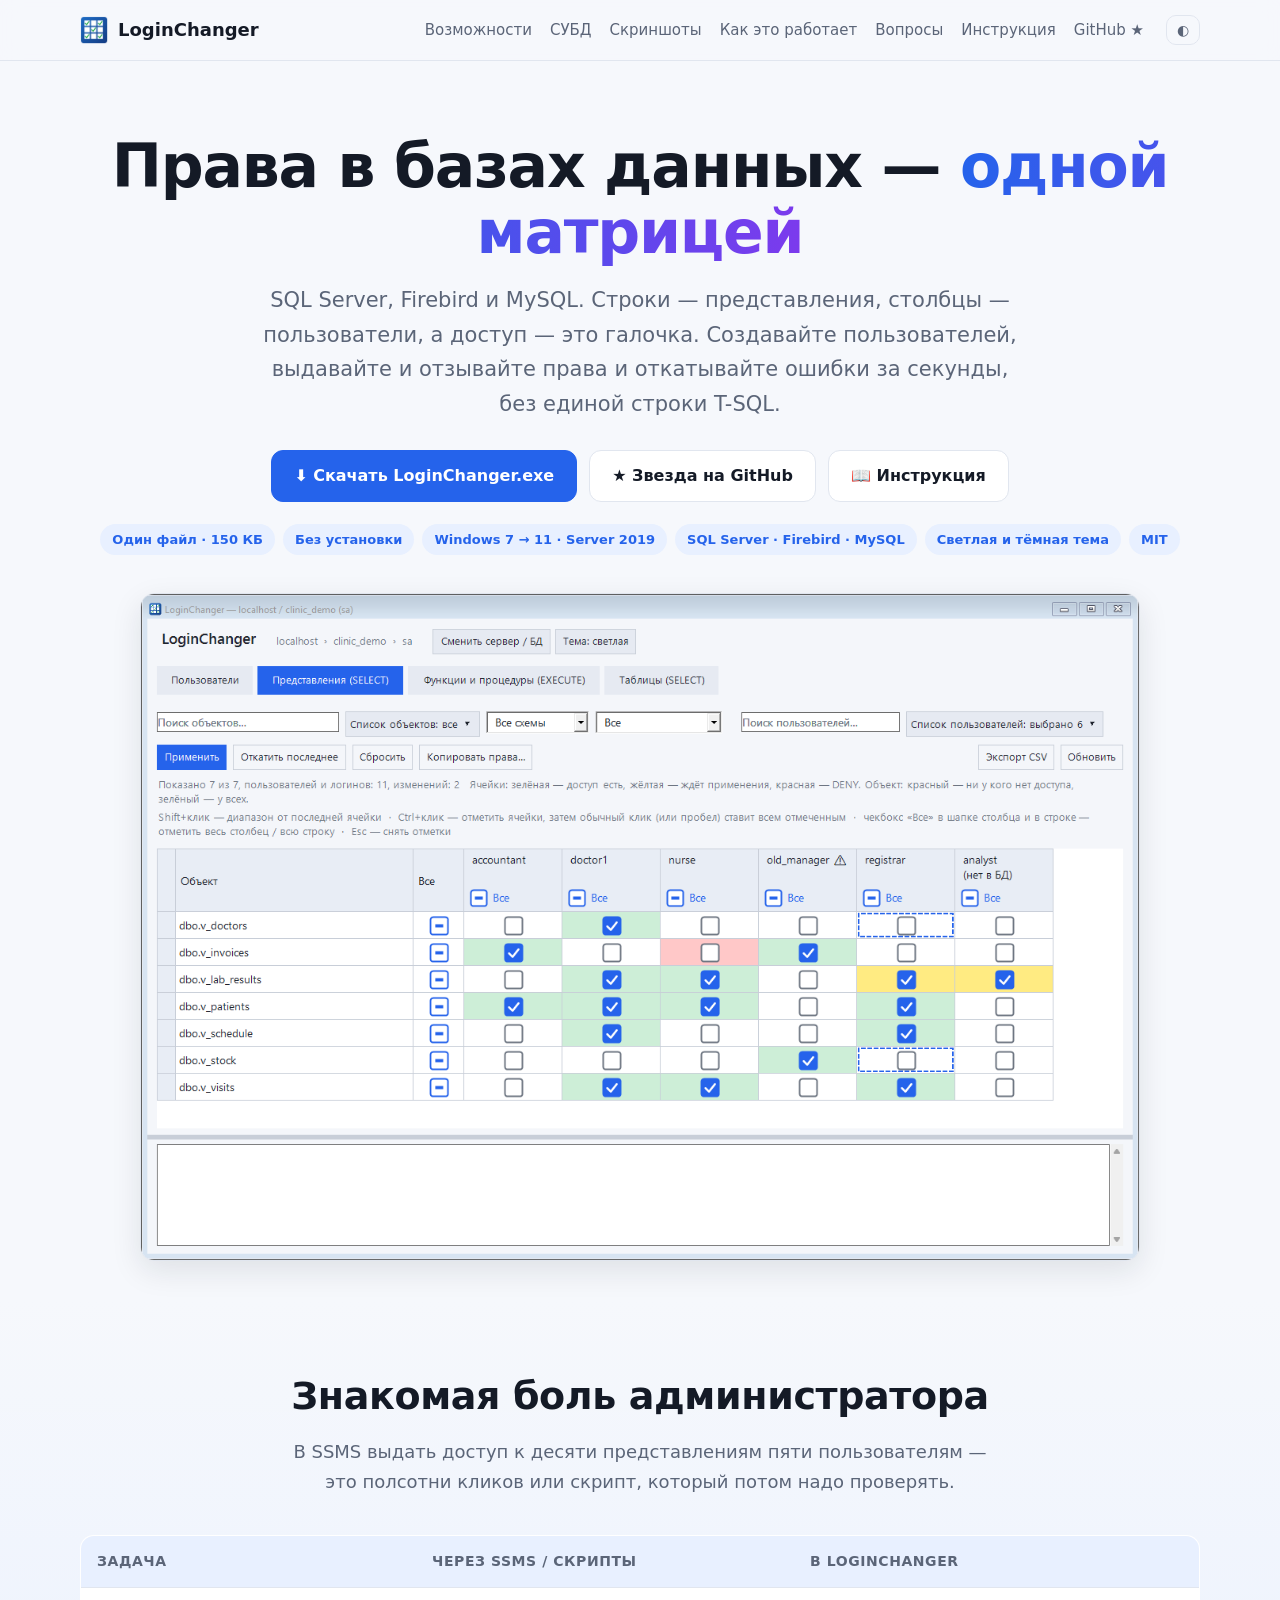
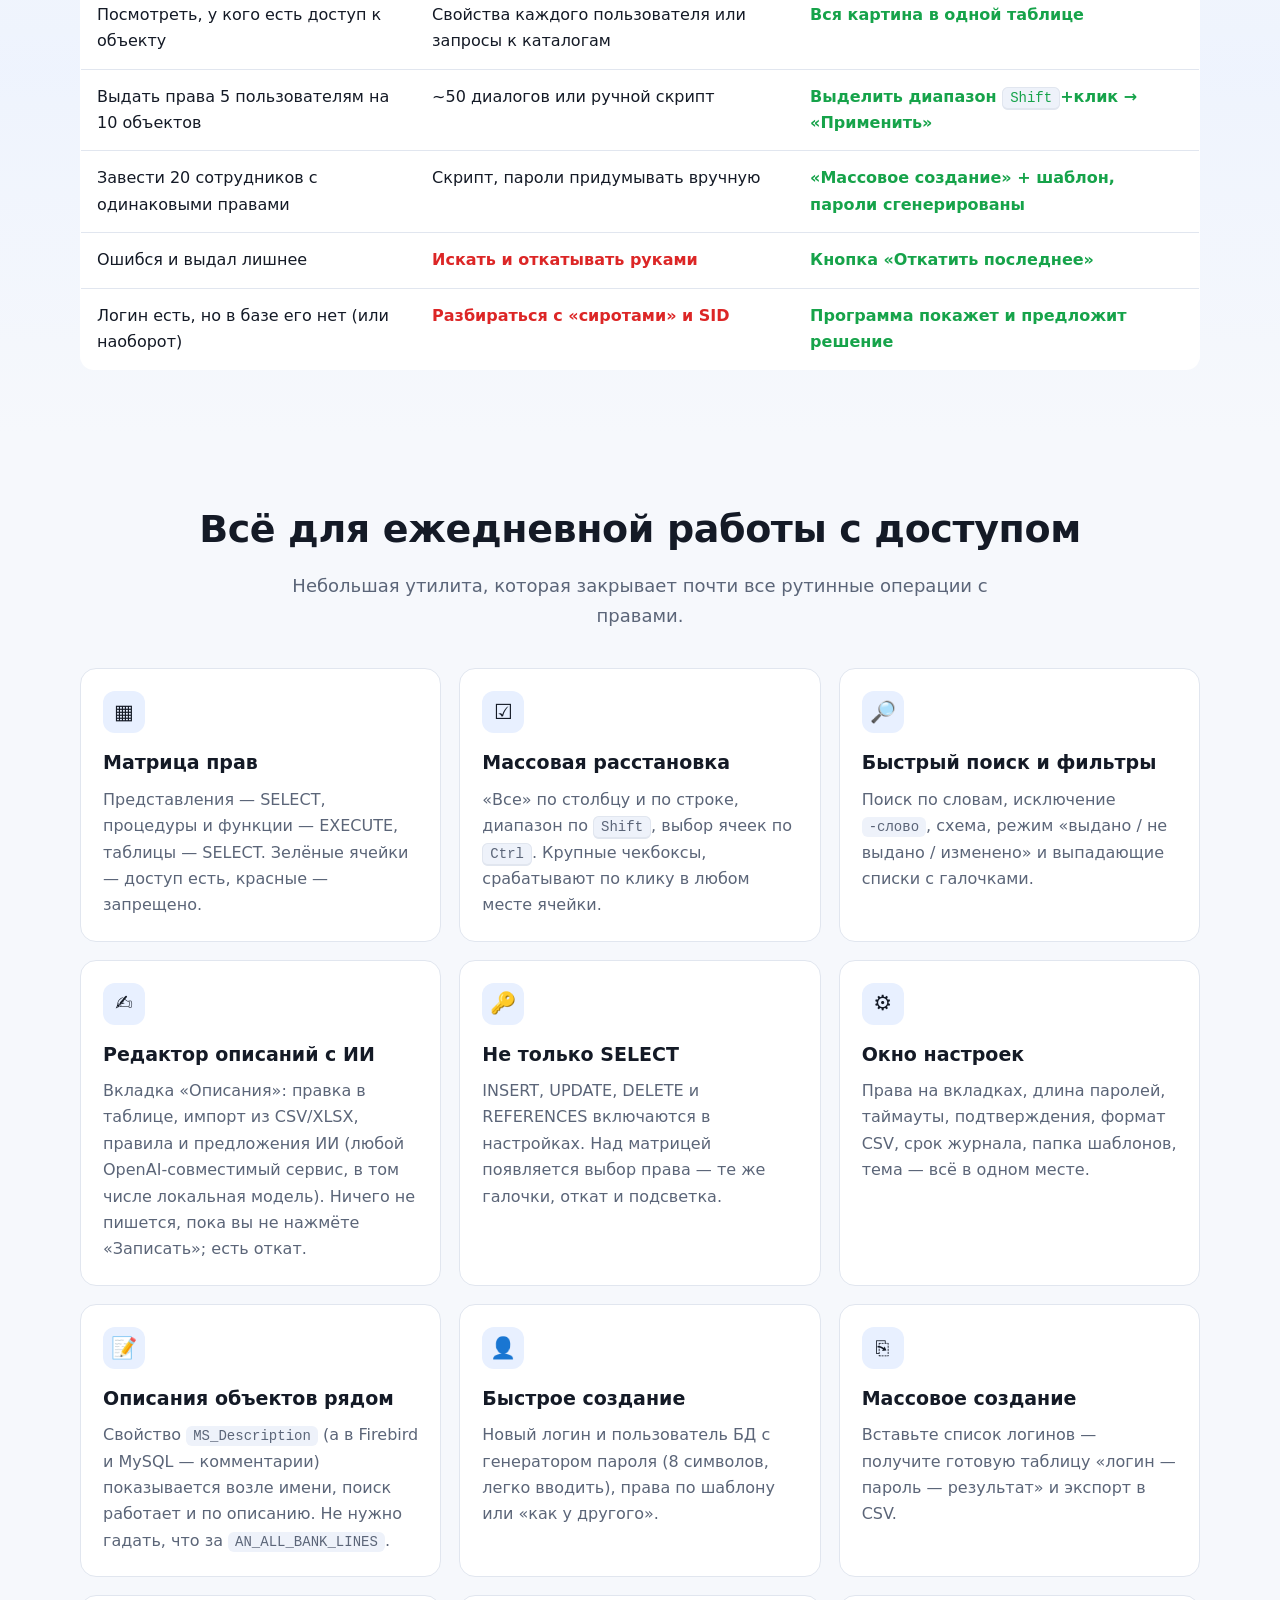
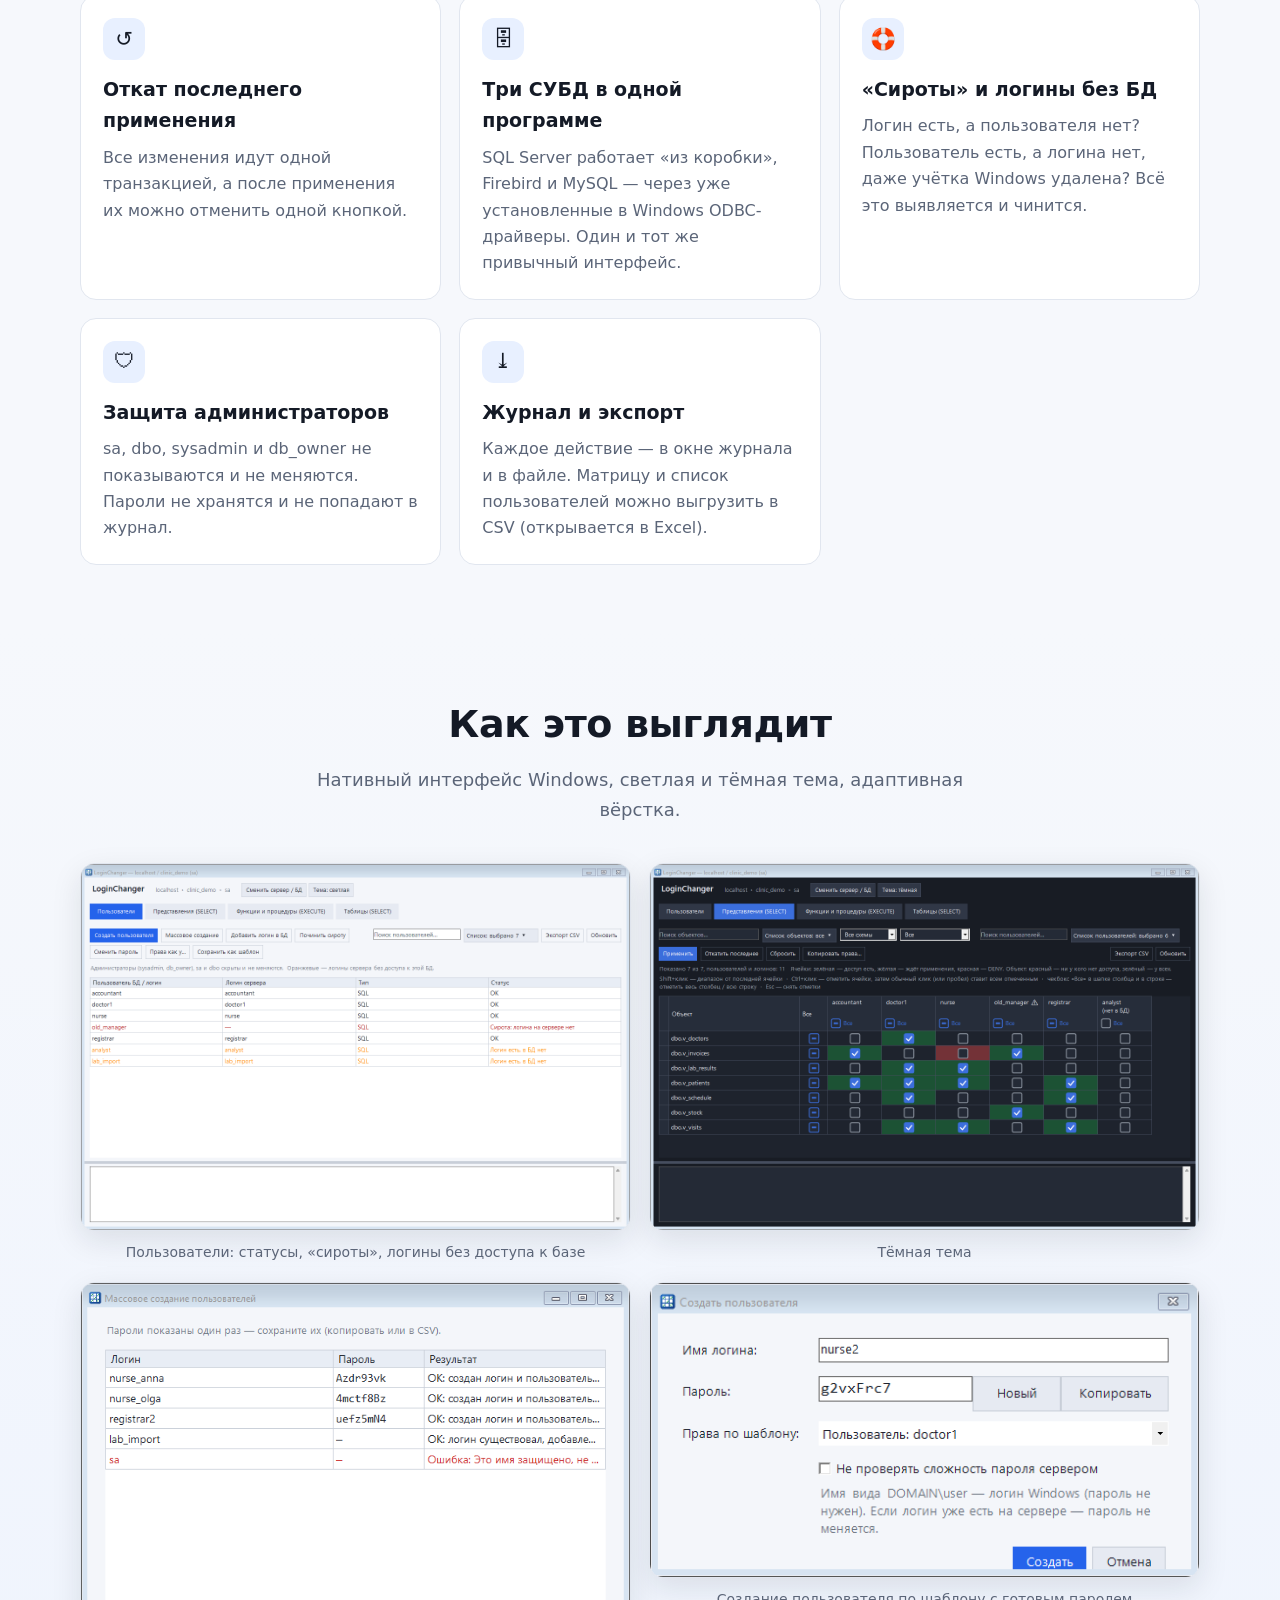
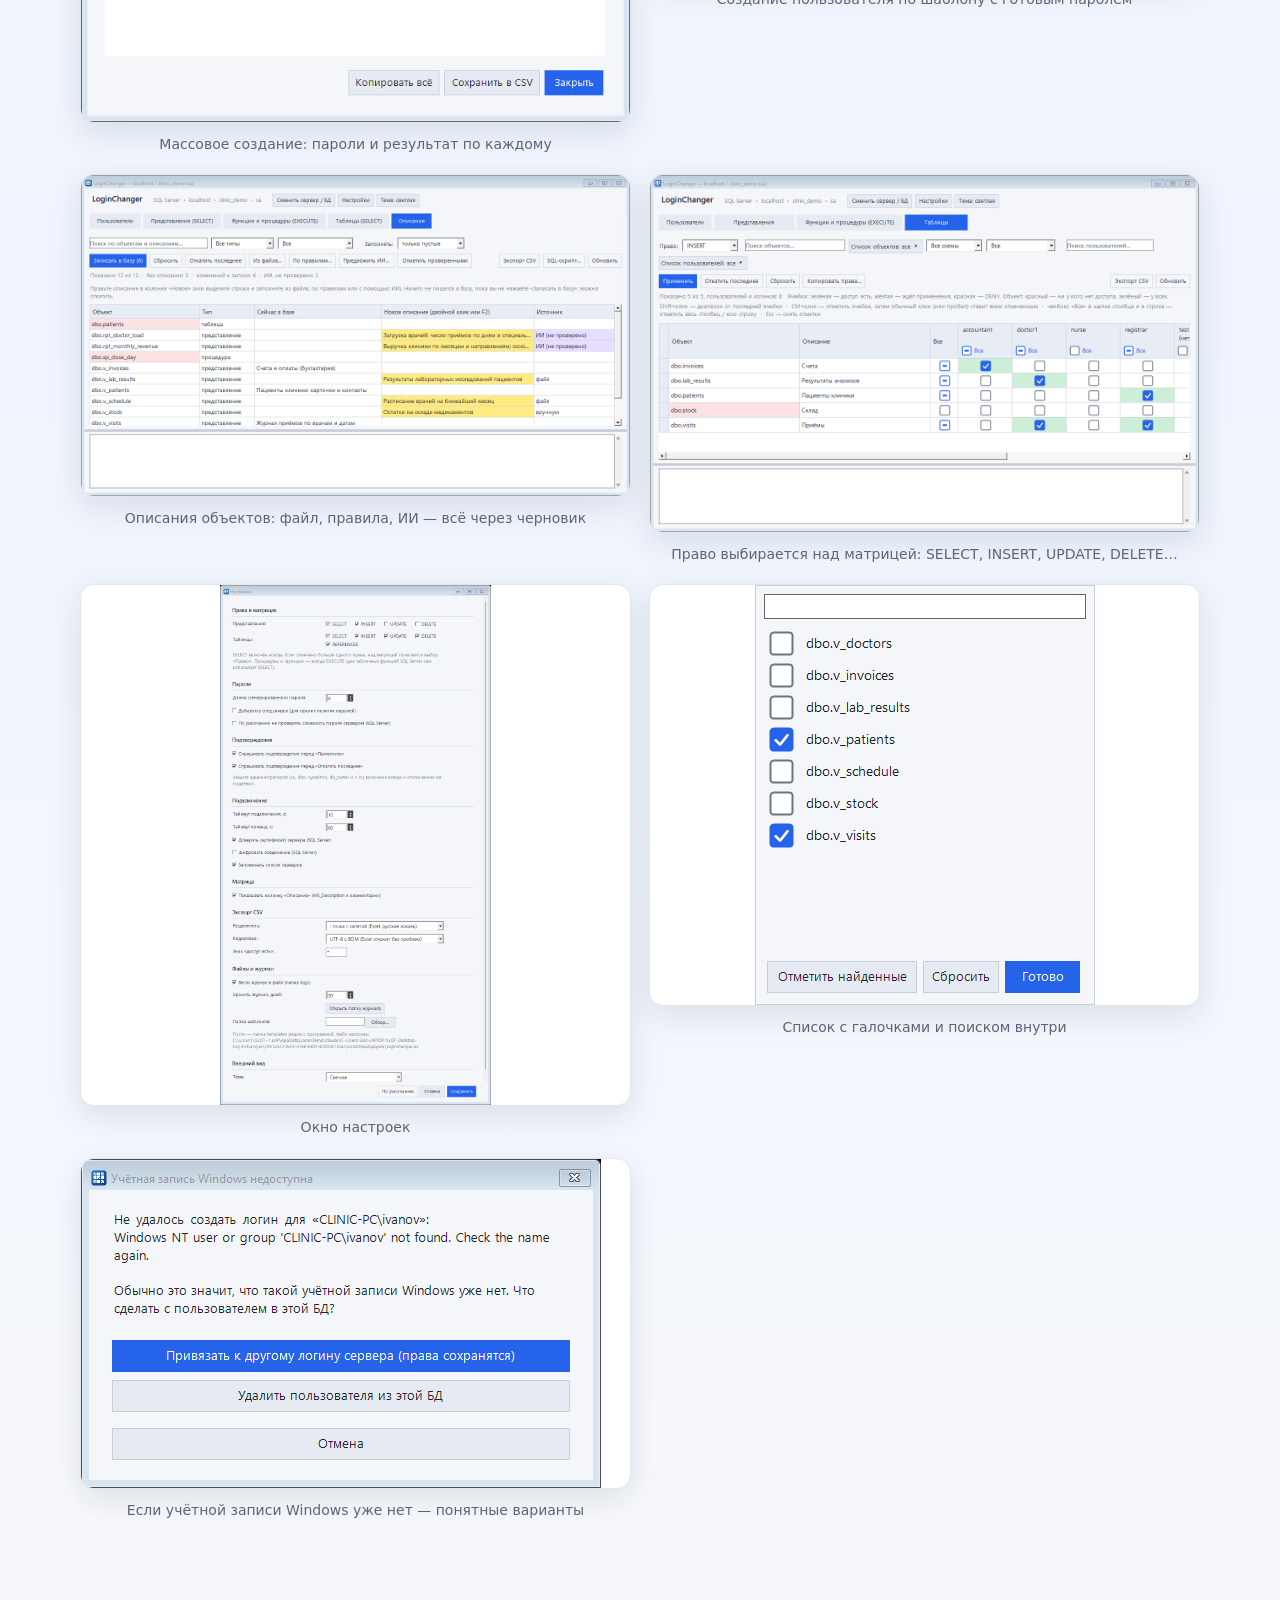
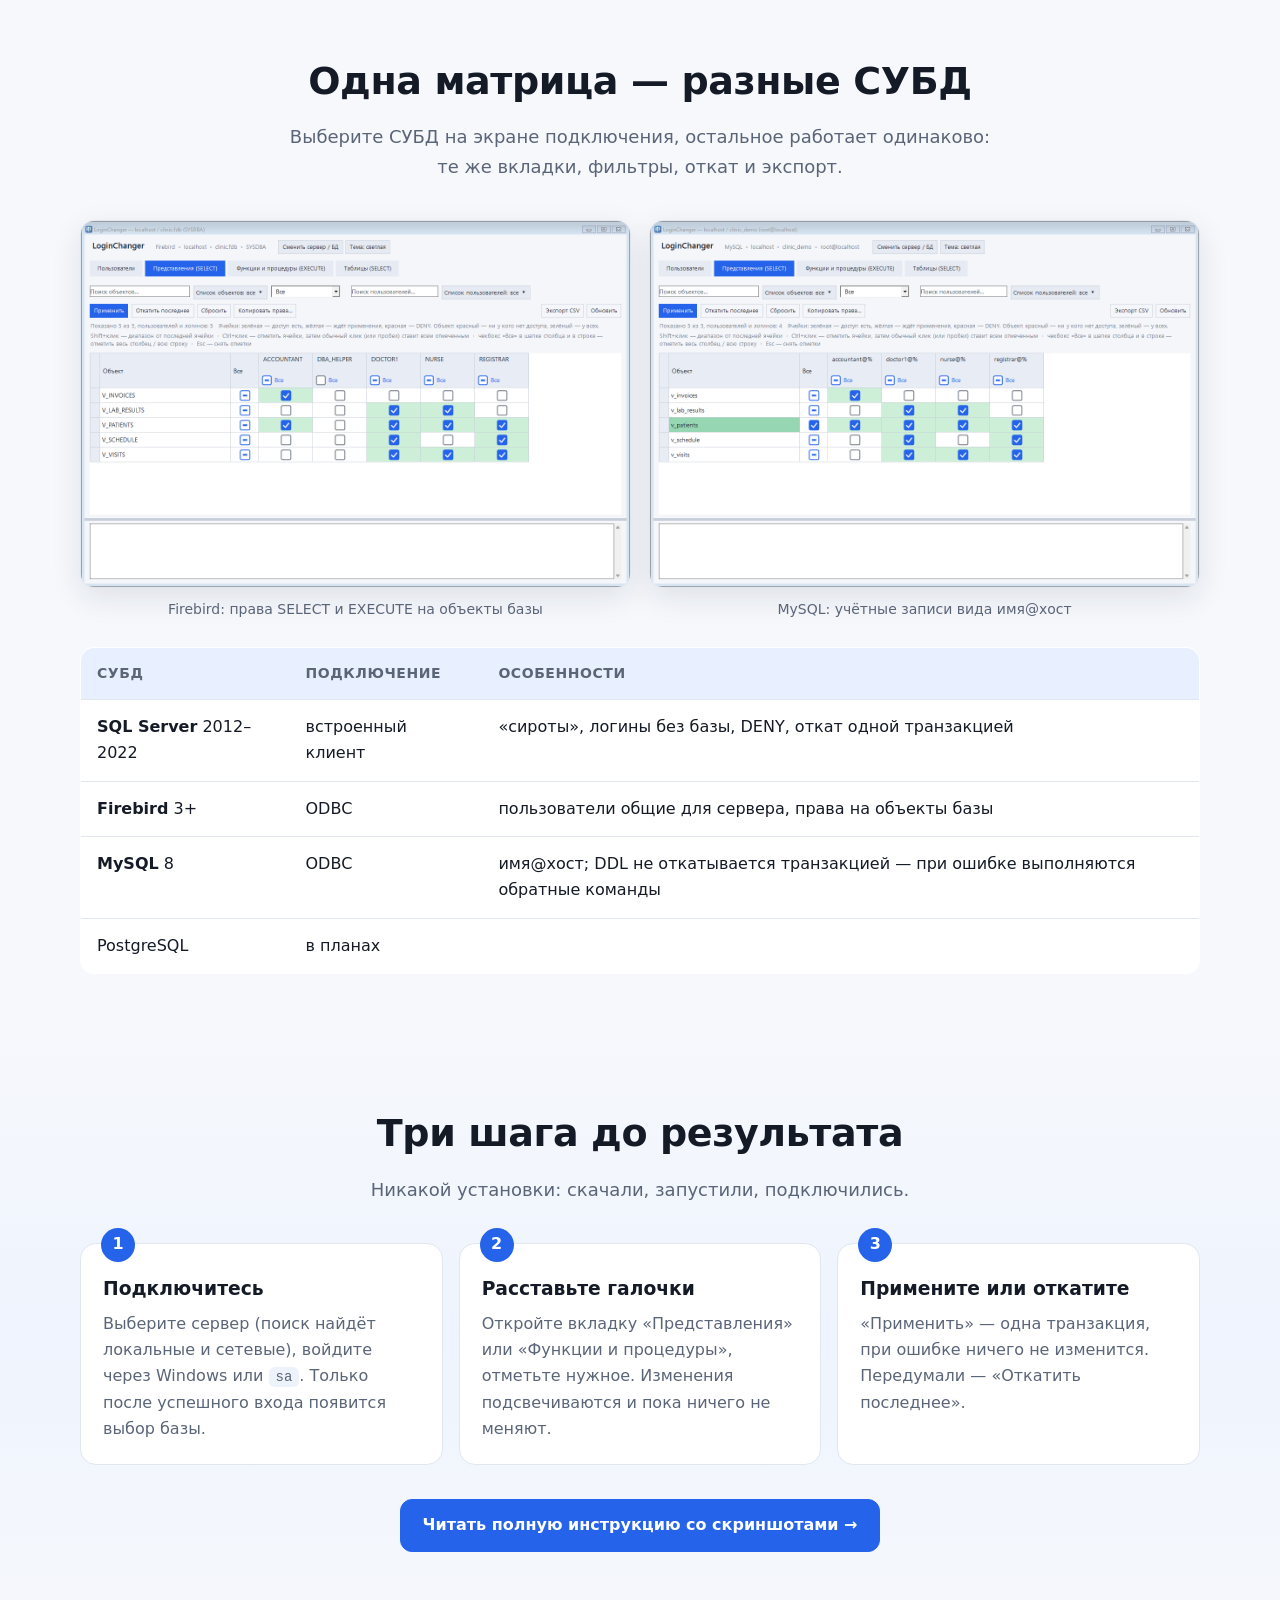
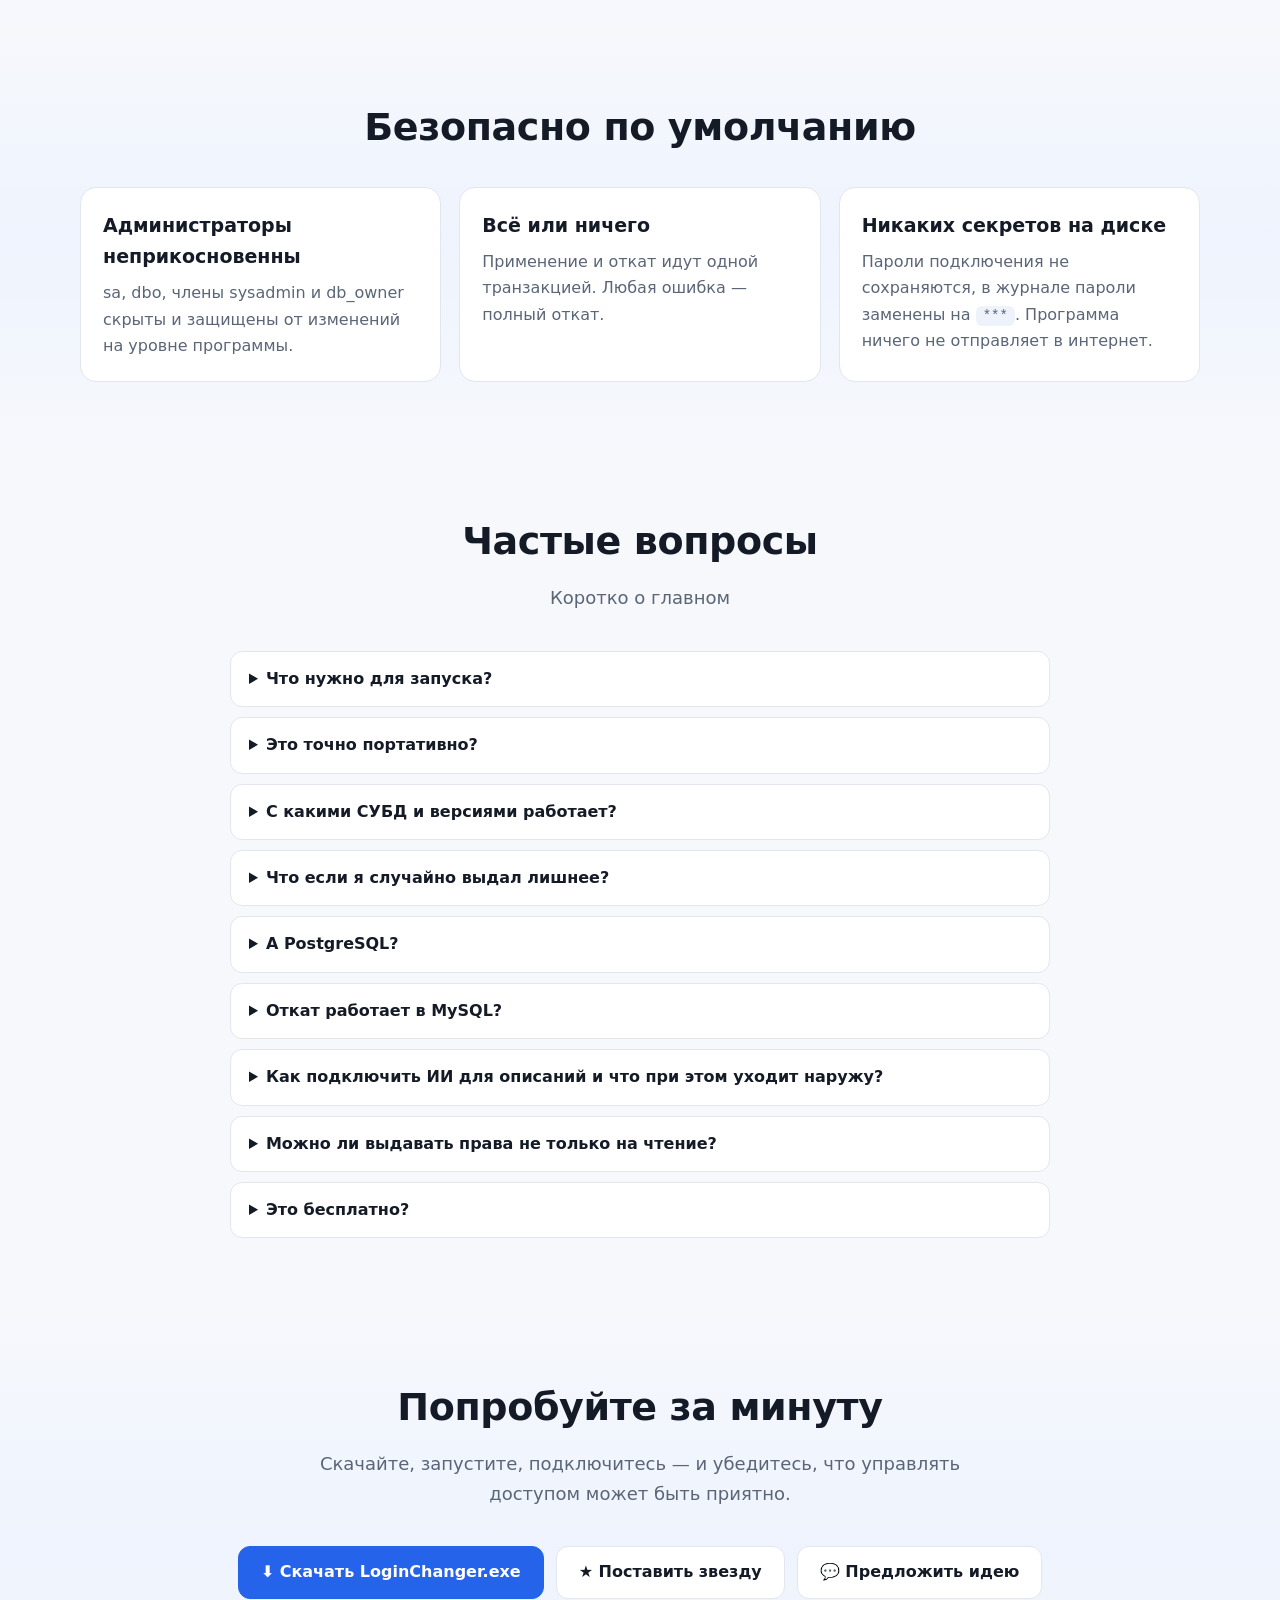
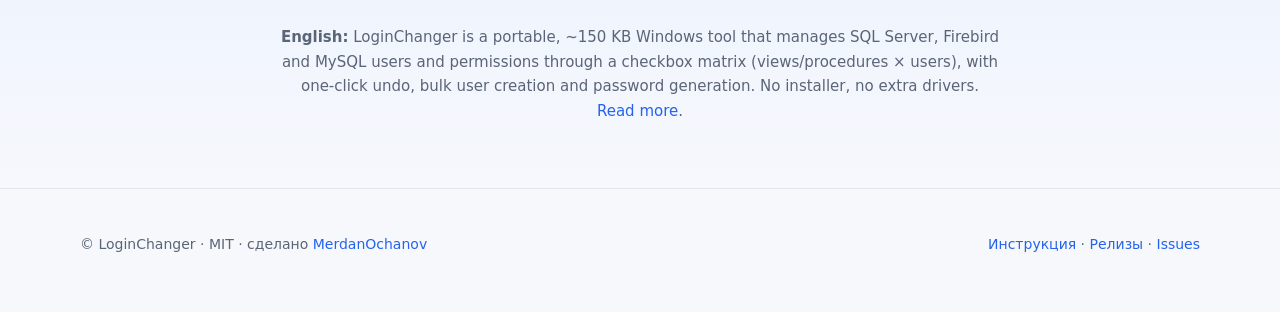
==== commit 7c02ccdc: "Add object descriptions editor: file import (CSV/XLSX), optional rules, AI suggestions (OpenAI-compa" ====
--- a/docs/index.html
+++ b/docs/index.html
@@ -64,6 +64,7 @@
     <div class="card"><div class="ico">▦</div><h3>Матрица прав</h3><p>Представления — SELECT, процедуры и функции — EXECUTE, таблицы — SELECT. Зелёные ячейки — доступ есть, красные — запрещено.</p></div>
     <div class="card"><div class="ico">☑</div><h3>Массовая расстановка</h3><p>«Все» по столбцу и по строке, диапазон по <kbd>Shift</kbd>, выбор ячеек по <kbd>Ctrl</kbd>. Крупные чекбоксы, срабатывают по клику в любом месте ячейки.</p></div>
     <div class="card"><div class="ico">🔎</div><h3>Быстрый поиск и фильтры</h3><p>Поиск по словам, исключение <code>-слово</code>, схема, режим «выдано / не выдано / изменено» и выпадающие списки с галочками.</p></div>
+    <div class="card"><div class="ico">✍</div><h3>Редактор описаний с ИИ</h3><p>Вкладка «Описания»: правка в таблице, импорт из CSV/XLSX, правила и предложения ИИ (любой OpenAI-совместимый сервис, в том числе локальная модель). Ничего не пишется, пока вы не нажмёте «Записать»; есть откат.</p></div>
     <div class="card"><div class="ico">🔑</div><h3>Не только SELECT</h3><p>INSERT, UPDATE, DELETE и REFERENCES включаются в настройках. Над матрицей появляется выбор права — те же галочки, откат и подсветка.</p></div>
     <div class="card"><div class="ico">⚙</div><h3>Окно настроек</h3><p>Права на вкладках, длина паролей, таймауты, подтверждения, формат CSV, срок журнала, папка шаблонов, тема — всё в одном месте.</p></div>
     <div class="card"><div class="ico">📝</div><h3>Описания объектов рядом</h3><p>Свойство <code>MS_Description</code> (а в Firebird и MySQL — комментарии) показывается возле имени, поиск работает и по описанию. Не нужно гадать, что за <code>AN_ALL_BANK_LINES</code>.</p></div>
@@ -85,6 +86,7 @@
     <figure><div class="shot"><img src="img/dark.png" alt="Тёмная тема" loading="lazy"></div><figcaption>Тёмная тема</figcaption></figure>
     <figure><div class="shot"><img src="img/bulk2_clean.png" alt="Результат массового создания" loading="lazy"></div><figcaption>Массовое создание: пароли и результат по каждому</figcaption></figure>
     <figure><div class="shot"><img src="img/create_clean.png" alt="Создание пользователя" loading="lazy"></div><figcaption>Создание пользователя по шаблону с готовым паролем</figcaption></figure>
+    <figure><div class="shot"><img src="img/descr_tab_clean.png" alt="Вкладка Описания" loading="lazy"></div><figcaption>Описания объектов: файл, правила, ИИ — всё через черновик</figcaption></figure>
     <figure><div class="shot"><img src="img/matrix_perms_clean.png" alt="Выбор права над матрицей" loading="lazy"></div><figcaption>Право выбирается над матрицей: SELECT, INSERT, UPDATE, DELETE…</figcaption></figure>
     <figure><div class="shot"><img src="img/settings.png" alt="Окно настроек" loading="lazy" style="max-height:520px;width:auto;margin-inline:auto"></div><figcaption>Окно настроек</figcaption></figure>
     <figure><div class="shot"><img src="img/picker_clean.png" alt="Выпадающий список с галочками" loading="lazy" style="margin-inline:auto"></div><figcaption>Список с галочками и поиском внутри</figcaption></figure>
@@ -136,6 +138,7 @@
   <details><summary>Что если я случайно выдал лишнее?</summary><p>Нажмите «Откатить последнее» — обратные команды выполнятся одной транзакцией. Откат хранится до закрытия программы; все команды также записаны в журнал.</p></details>
   <details><summary>А PostgreSQL?</summary><p>В планах, следующий на очереди. Следите за репозиторием или поставьте звезду, чтобы не пропустить релиз.</p></details>
   <details><summary>Откат работает в MySQL?</summary><p>Да, но у MySQL права нельзя откатить транзакцией: при ошибке программа сама выполняет обратные команды для уже применённых изменений, а «Откатить последнее» возвращает прошлое состояние.</p></details>
+  <details><summary>Как подключить ИИ для описаний и что при этом уходит наружу?</summary><p>В «Настройках» укажите адрес любого OpenAI-совместимого сервиса (OpenAI, Ollama, LM Studio…), модель и при необходимости ключ (хранится зашифрованным средствами Windows). Отправляются имена объектов, названия столбцов и, если не отключено, тексты определений; данные таблиц не отправляются никогда. Для локального адреса подтверждения не требуется; для внешнего — один вопрос перед первой отправкой. Результат — только черновик: ваш «Записать в базу» обязателен.</p></details>
   <details><summary>Можно ли выдавать права не только на чтение?</summary><p>Да. В «Настройках» отметьте INSERT, UPDATE, DELETE (для таблиц ещё REFERENCES) — над матрицей появится выбор права. Процедуры и функции получают EXECUTE.</p></details>
   <details><summary>Это бесплатно?</summary><p>Да, лицензия MIT: используйте в работе, меняйте, распространяйте.</p></details>
 </div></section>
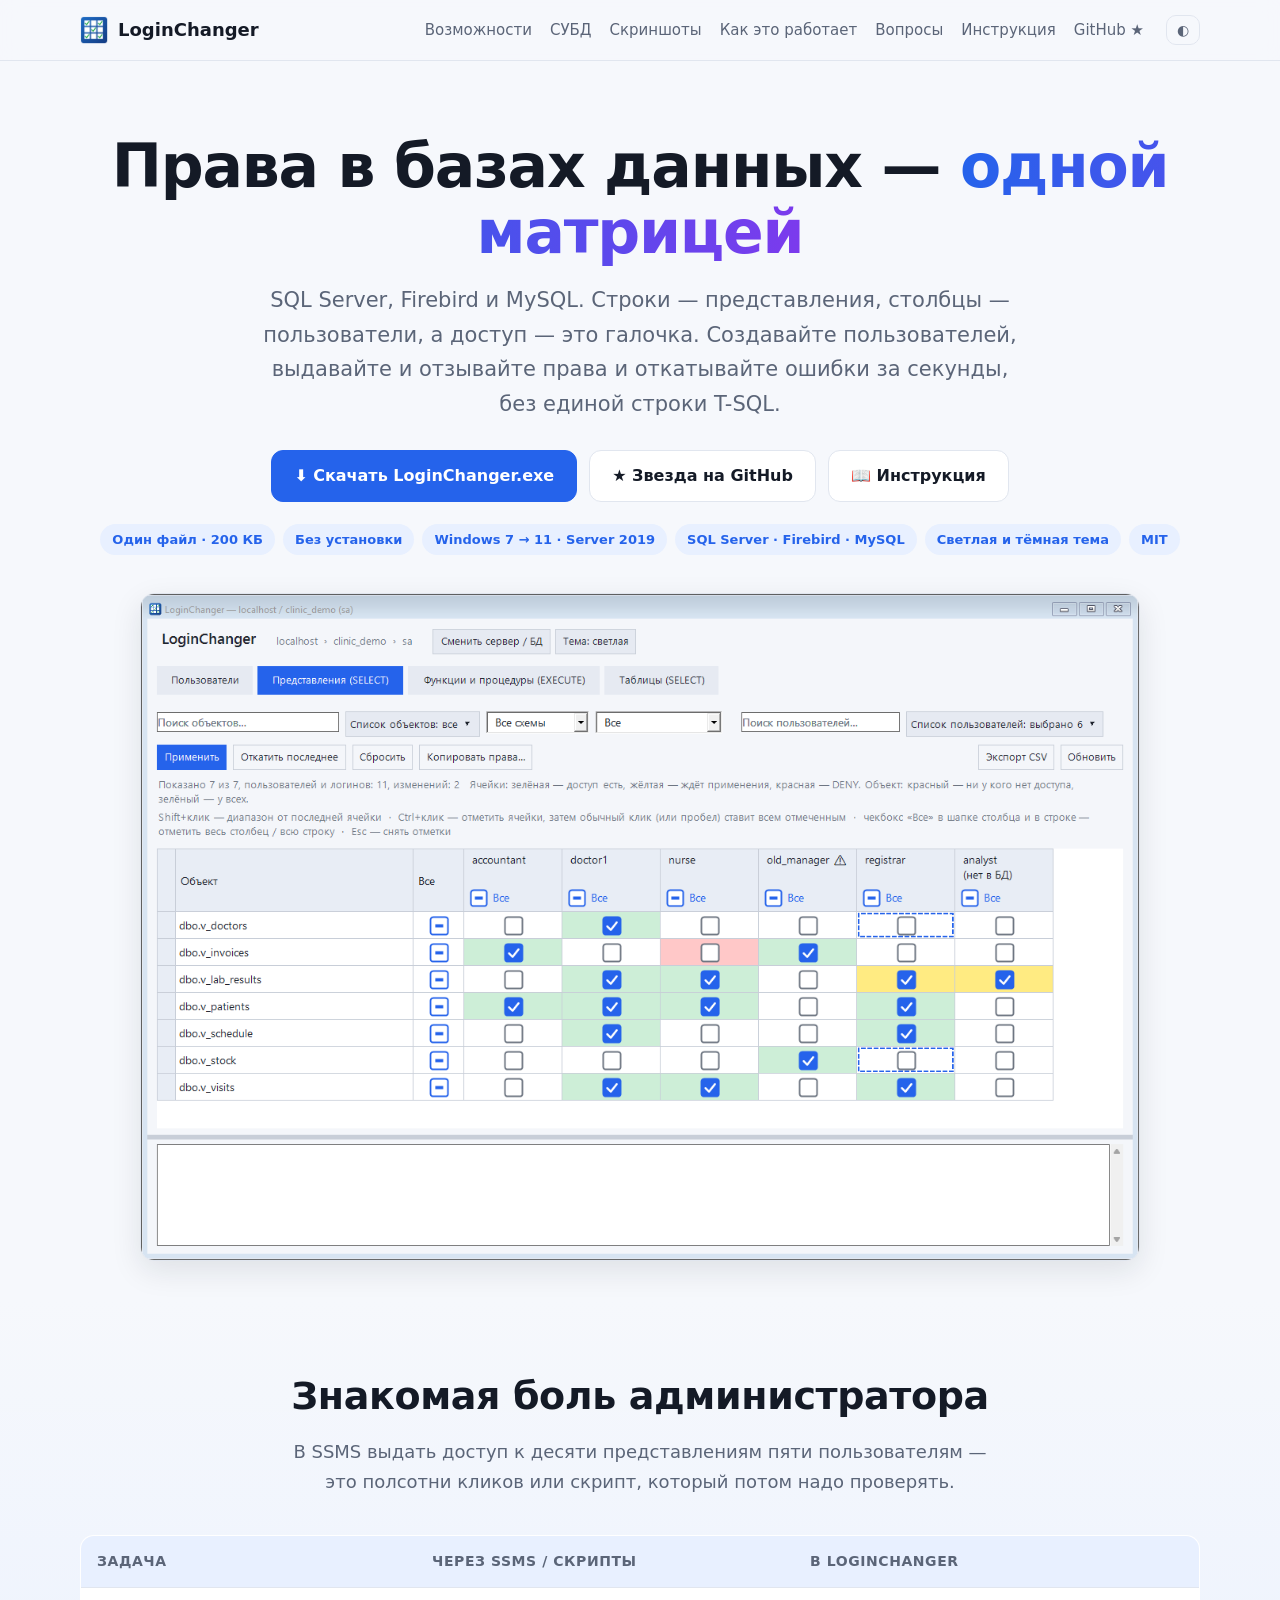
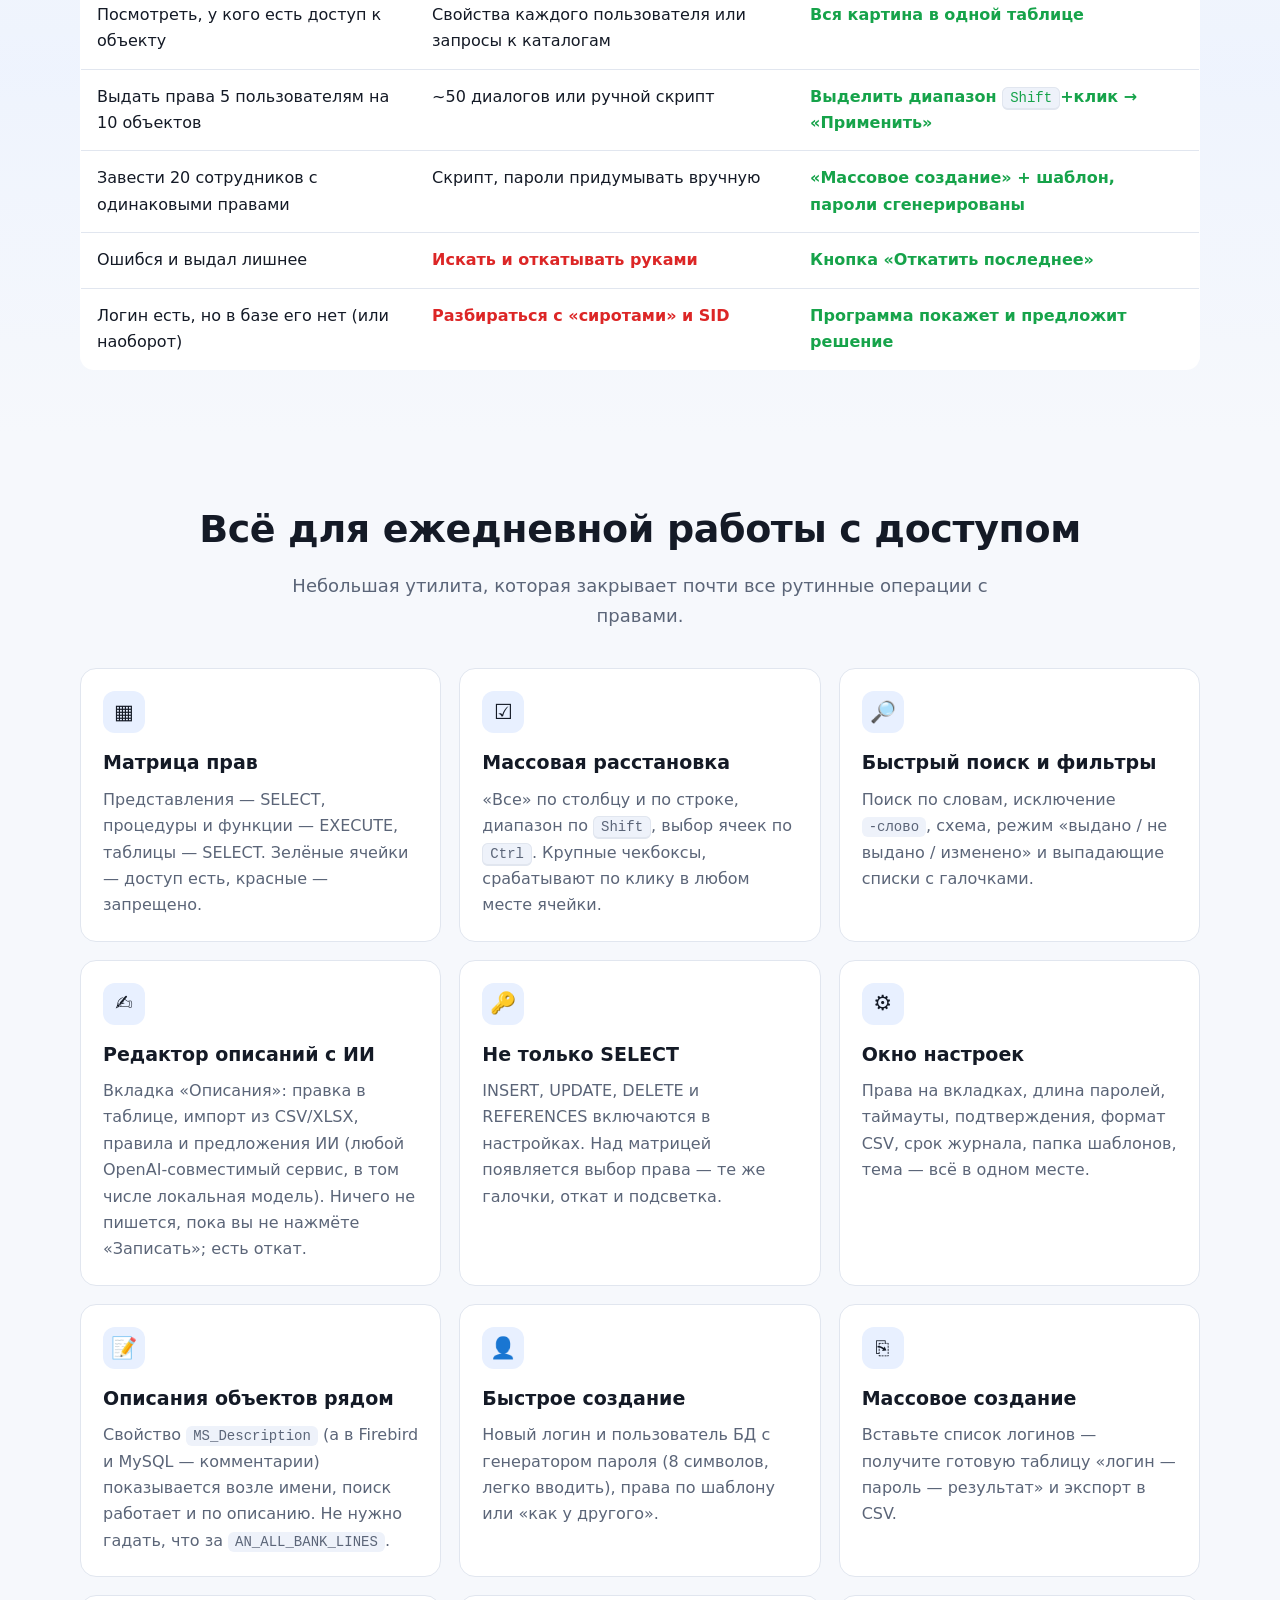
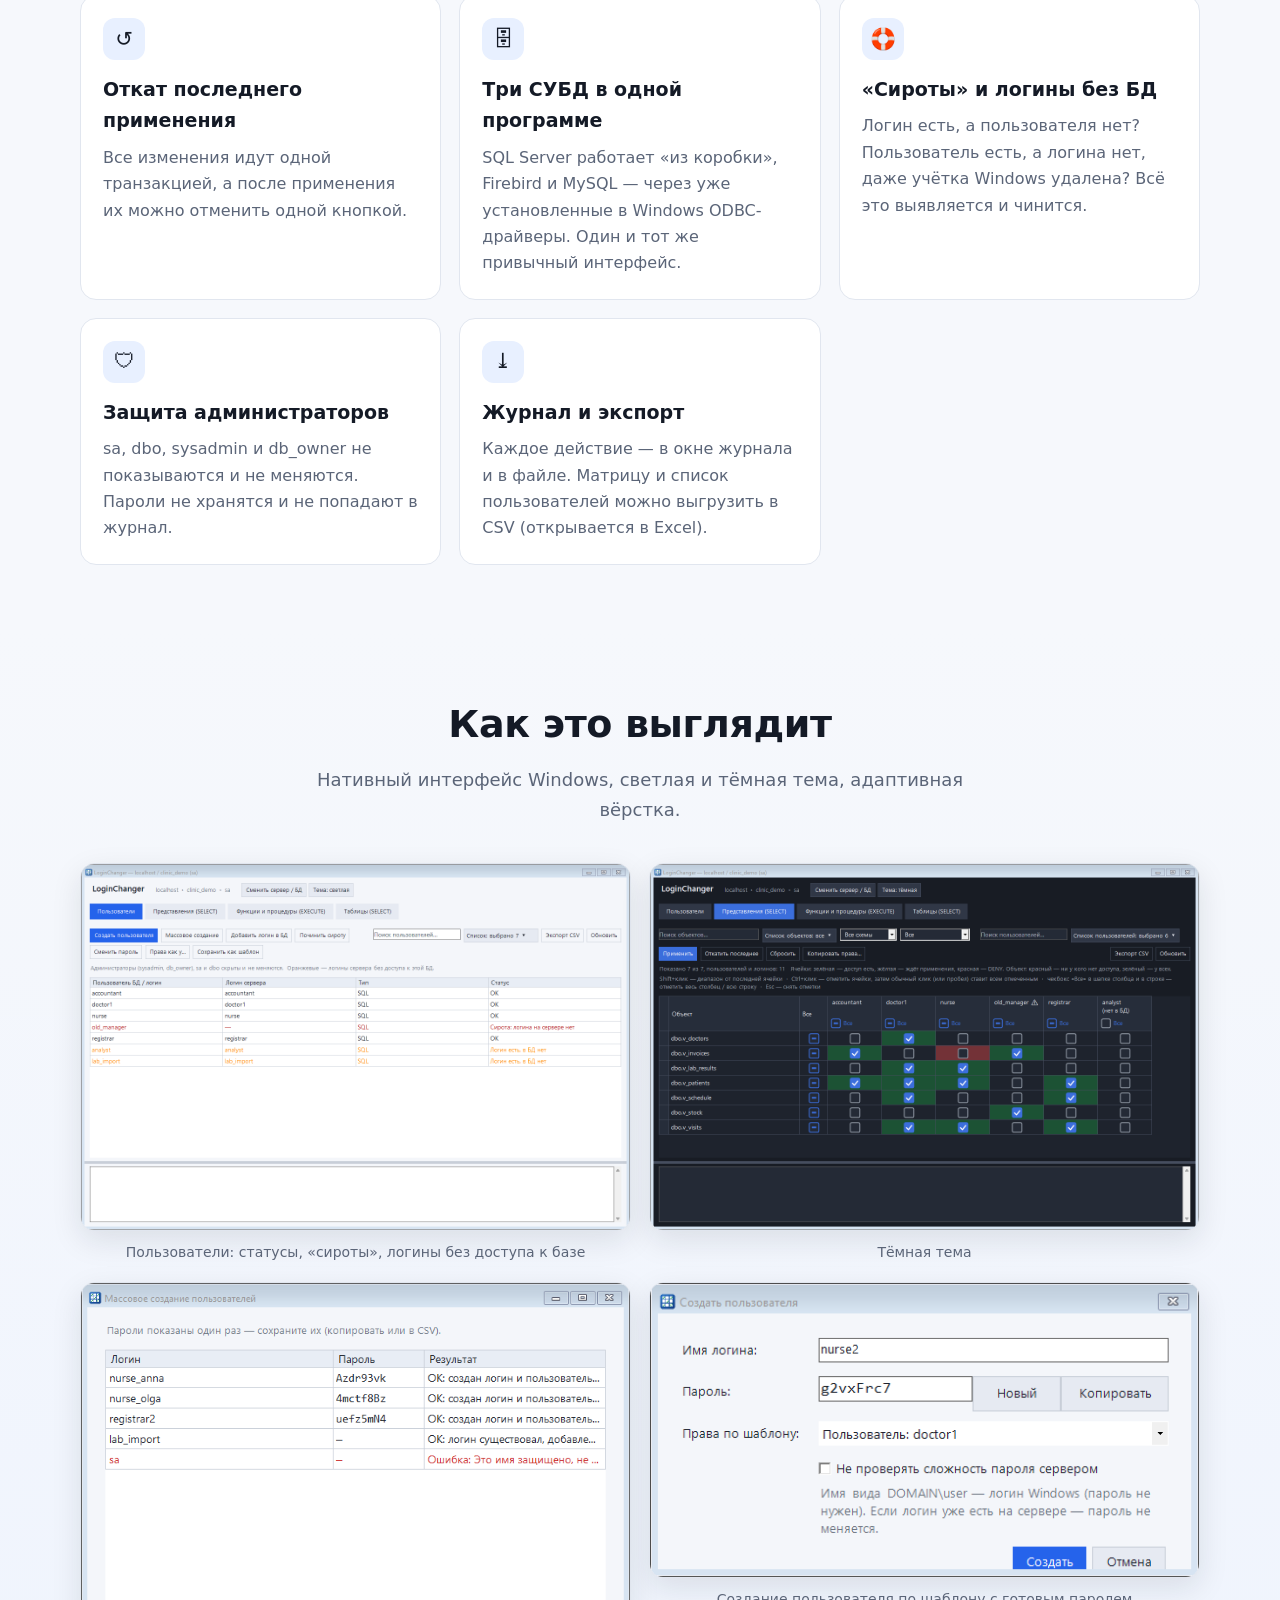
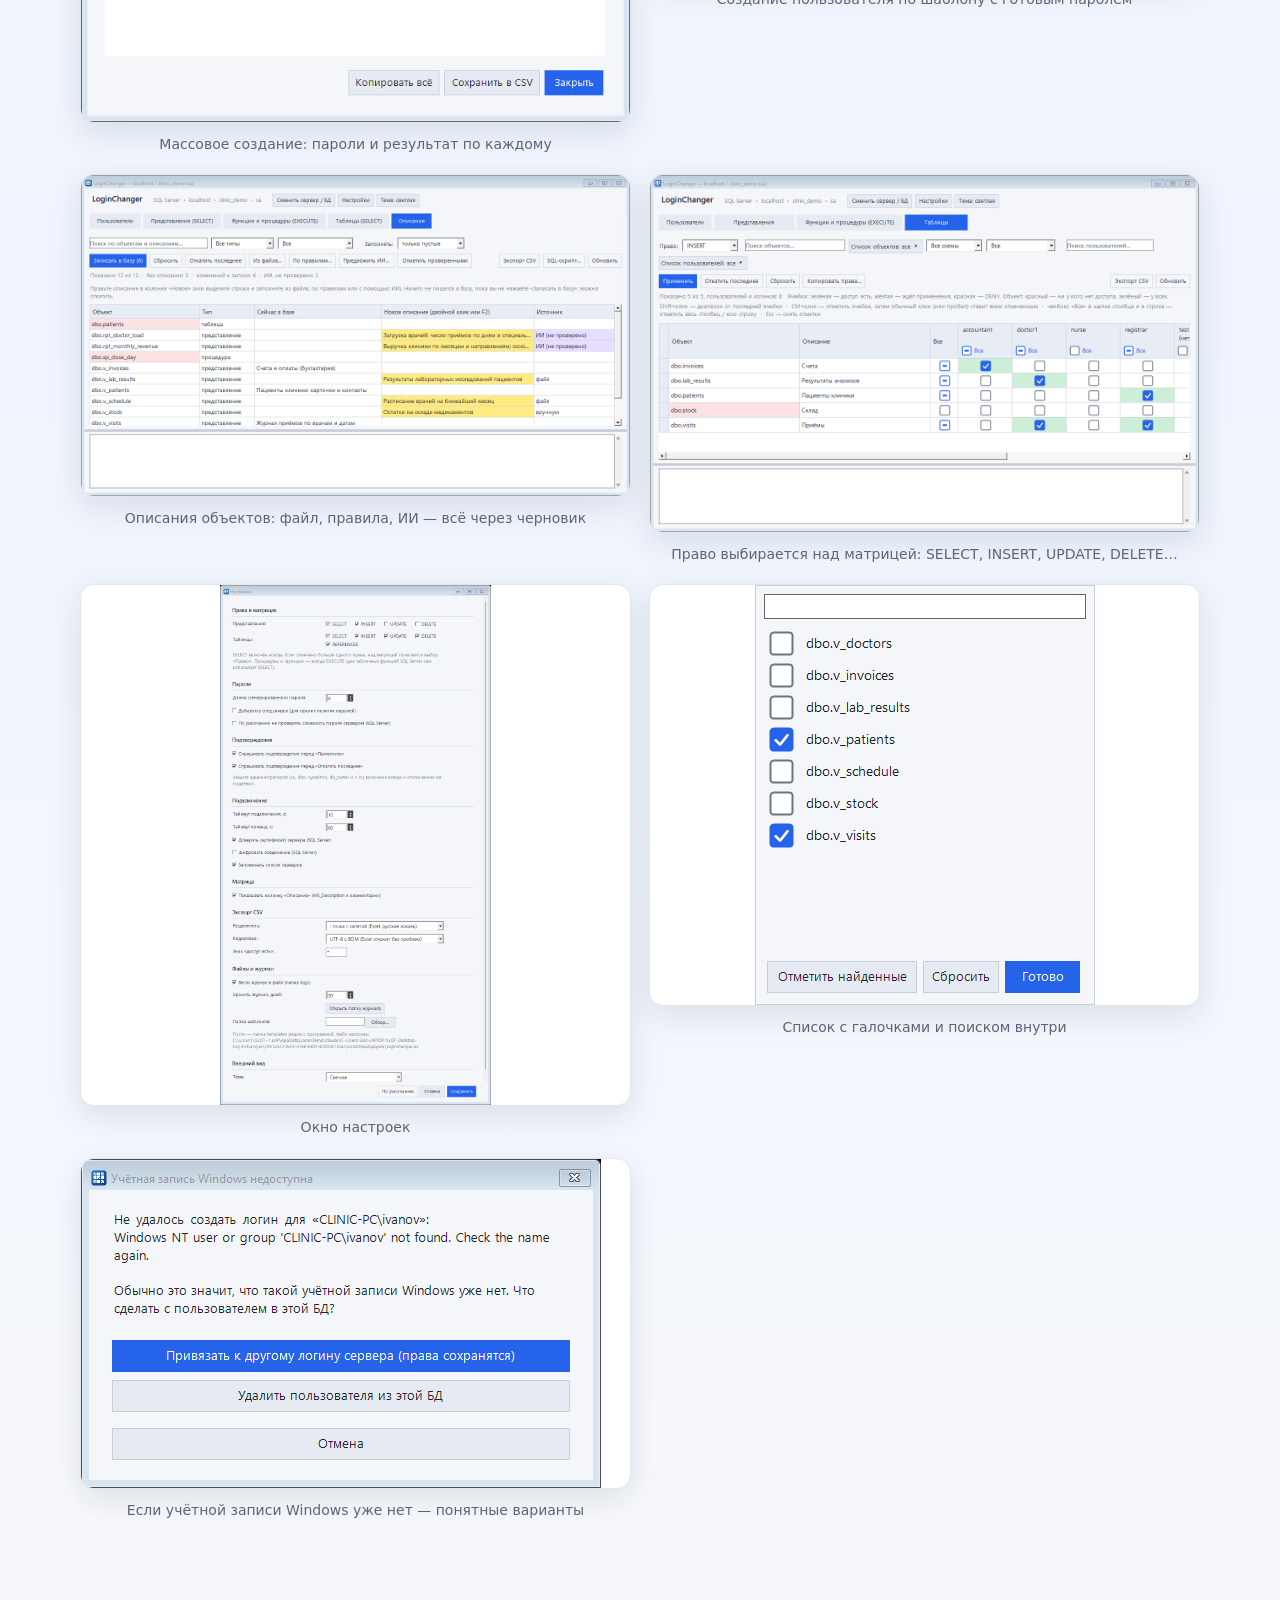
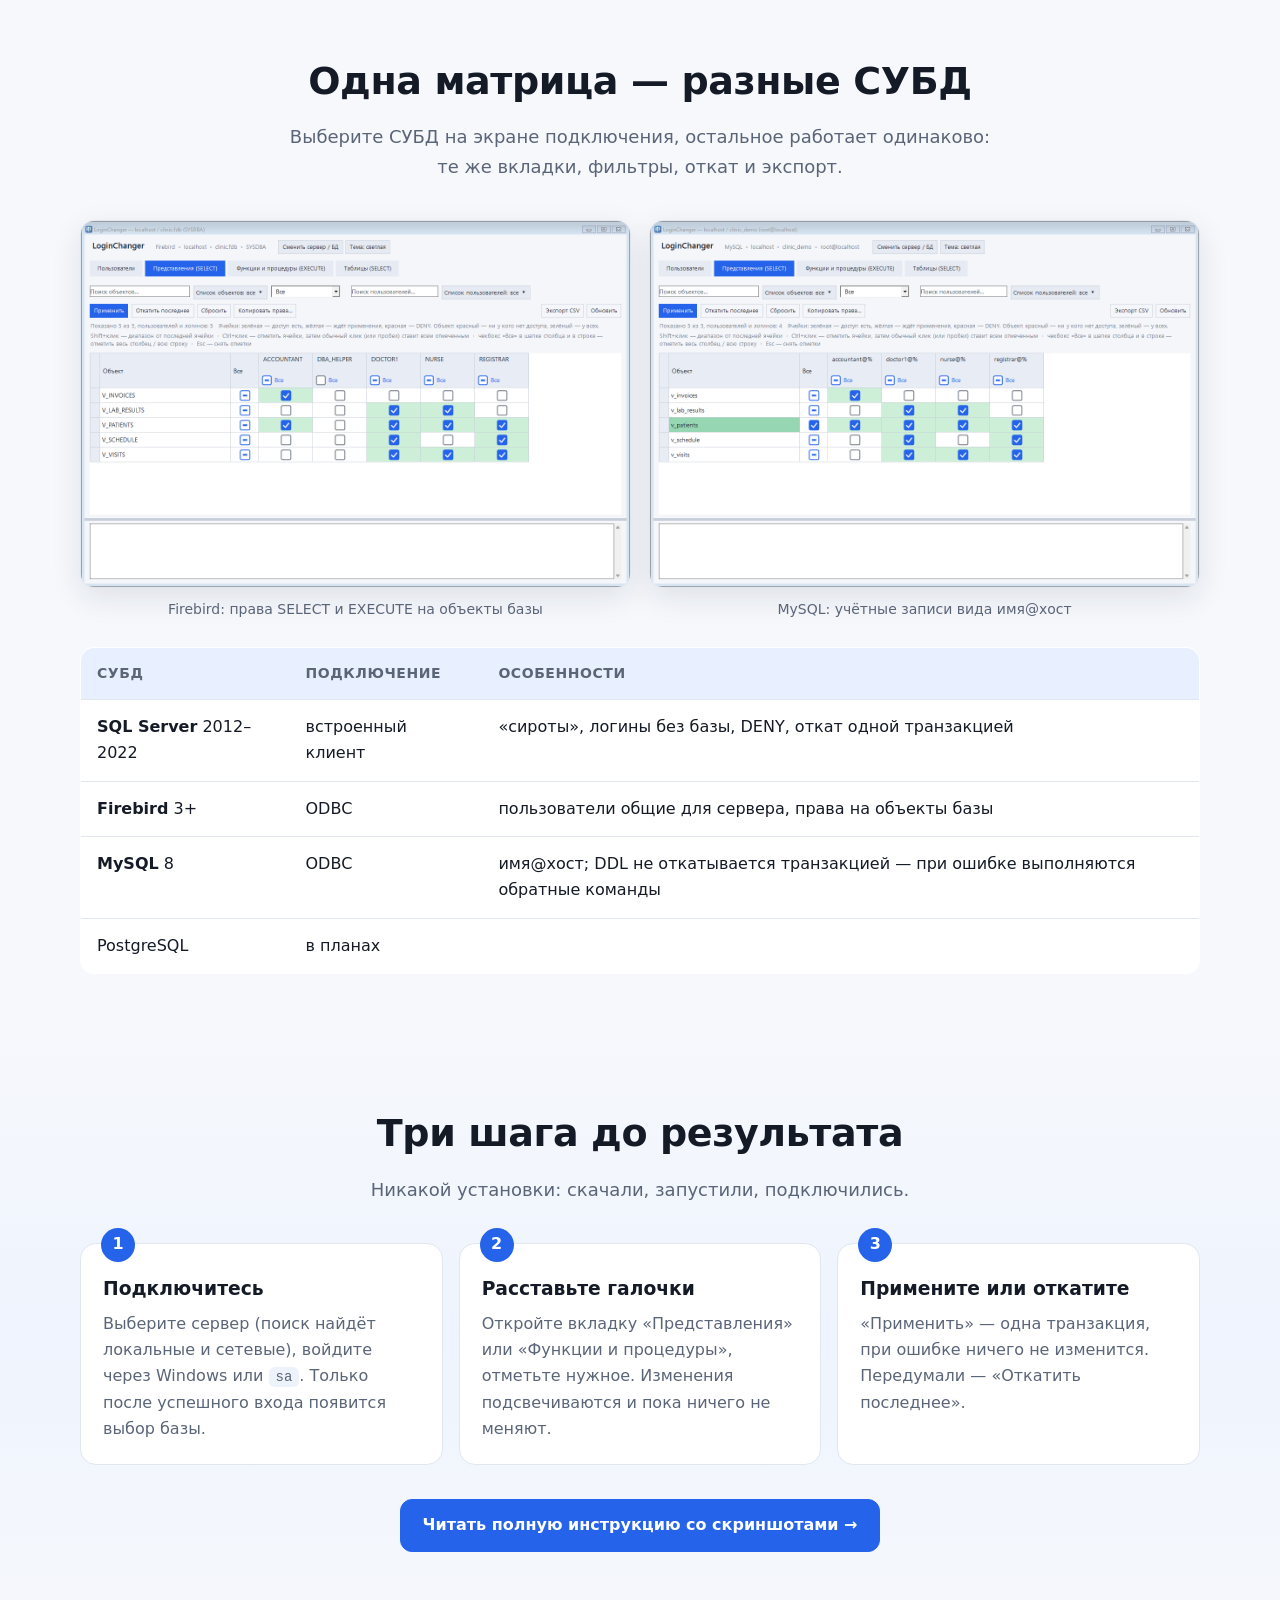
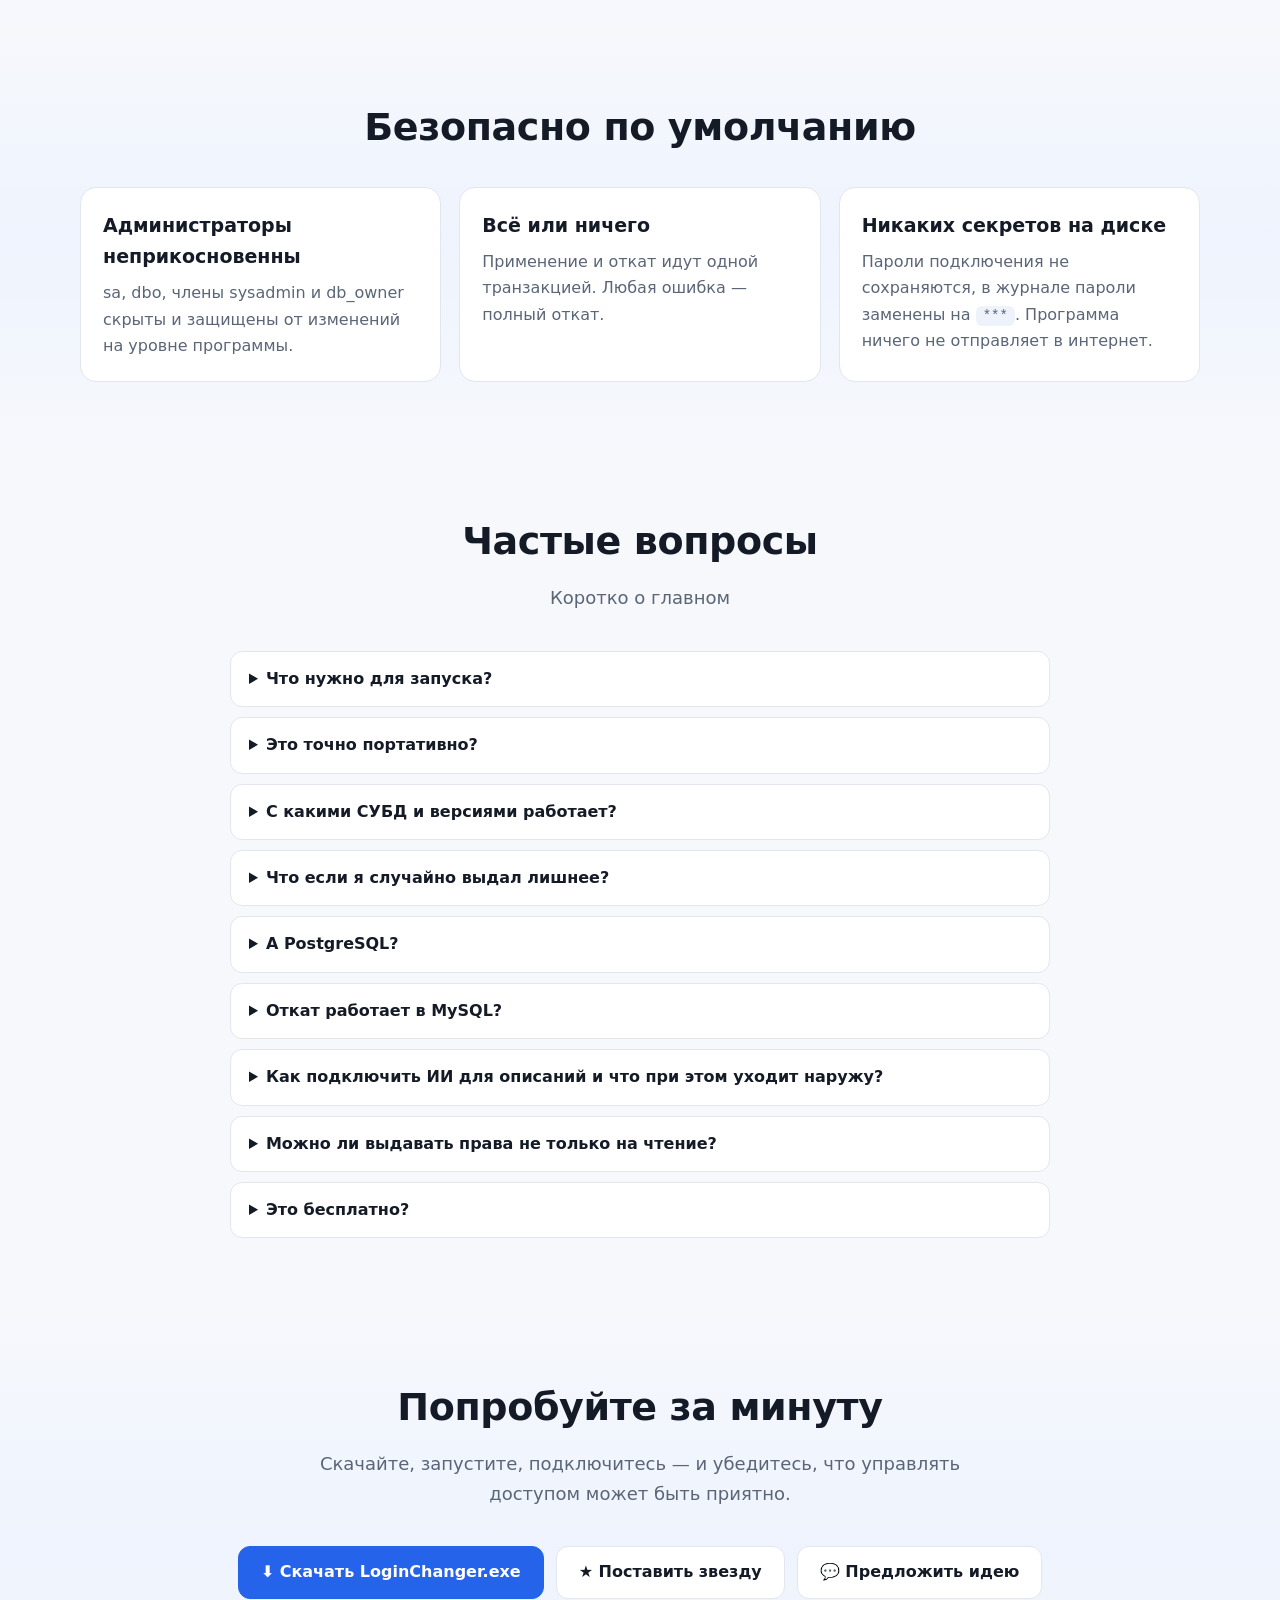
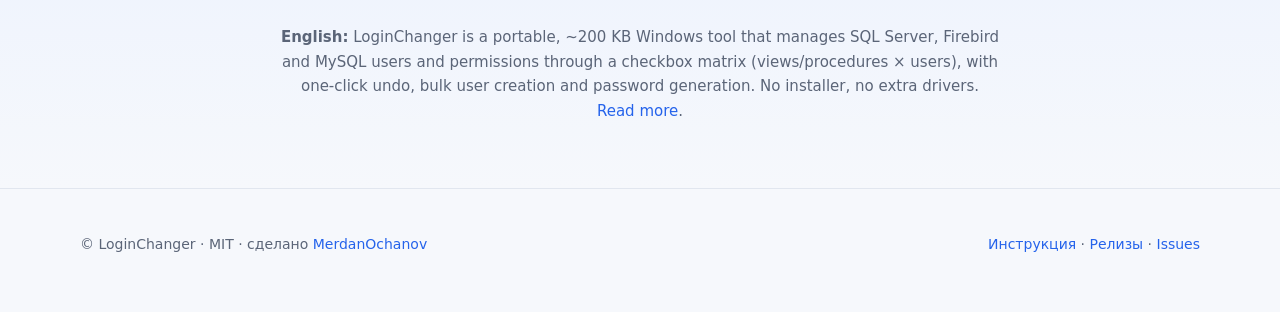
==== commit 946fefb5: "Update size figures Co-Authored-By: Claude Sonnet 5.5 <noreply@anthropic.com>" ====
--- a/docs/index.html
+++ b/docs/index.html
@@ -38,7 +38,7 @@
     <a class="btn" href="manual.html">📖 Инструкция</a>
   </div>
   <div class="chips">
-    <span class="chip">Один файл · 150 КБ</span><span class="chip">Без установки</span><span class="chip">Windows 7 → 11 · Server 2019</span>
+    <span class="chip">Один файл · 200 КБ</span><span class="chip">Без установки</span><span class="chip">Windows 7 → 11 · Server 2019</span>
     <span class="chip">SQL Server · Firebird · MySQL</span><span class="chip">Светлая и тёмная тема</span><span class="chip">MIT</span>
   </div>
   <figure class="shot"><img src="img/matrix_clean.png" alt="Матрица прав: пользователи в столбцах, представления в строках" width="1260" height="840"></figure>
@@ -151,7 +151,7 @@
     <a class="btn" href="https://github.com/MerdanOchanov/LoginChanger">★ Поставить звезду</a>
     <a class="btn" href="https://github.com/MerdanOchanov/LoginChanger/issues">💬 Предложить идею</a>
   </div>
-  <p class="sub" style="margin:26px auto 0;font-size:15px"><strong>English:</strong> LoginChanger is a portable, ~150&nbsp;KB Windows tool that manages SQL Server, Firebird and MySQL users and permissions through a checkbox matrix (views/procedures × users), with one-click undo, bulk user creation and password generation. No installer, no extra drivers. <a href="https://github.com/MerdanOchanov/LoginChanger#english">Read more</a>.</p>
+  <p class="sub" style="margin:26px auto 0;font-size:15px"><strong>English:</strong> LoginChanger is a portable, ~200&nbsp;KB Windows tool that manages SQL Server, Firebird and MySQL users and permissions through a checkbox matrix (views/procedures × users), with one-click undo, bulk user creation and password generation. No installer, no extra drivers. <a href="https://github.com/MerdanOchanov/LoginChanger#english">Read more</a>.</p>
 </div></section>
 </main>
 
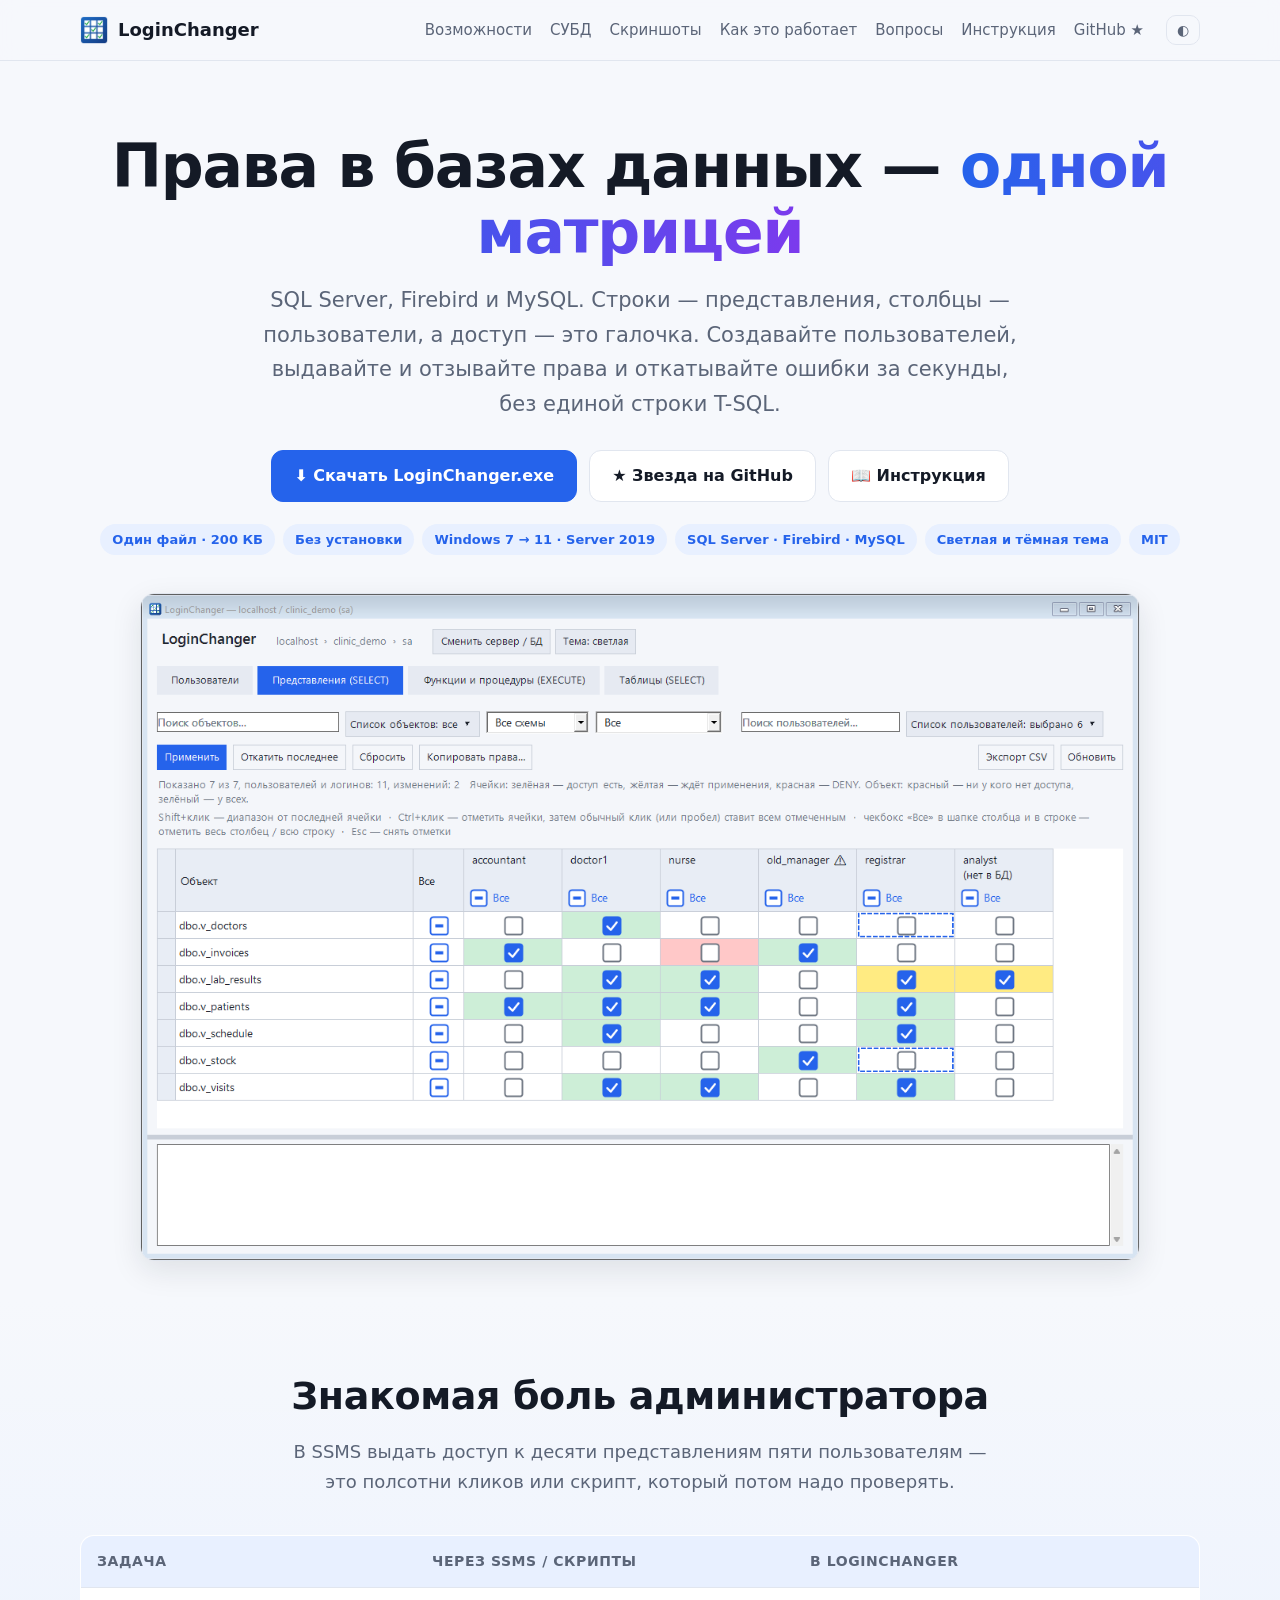
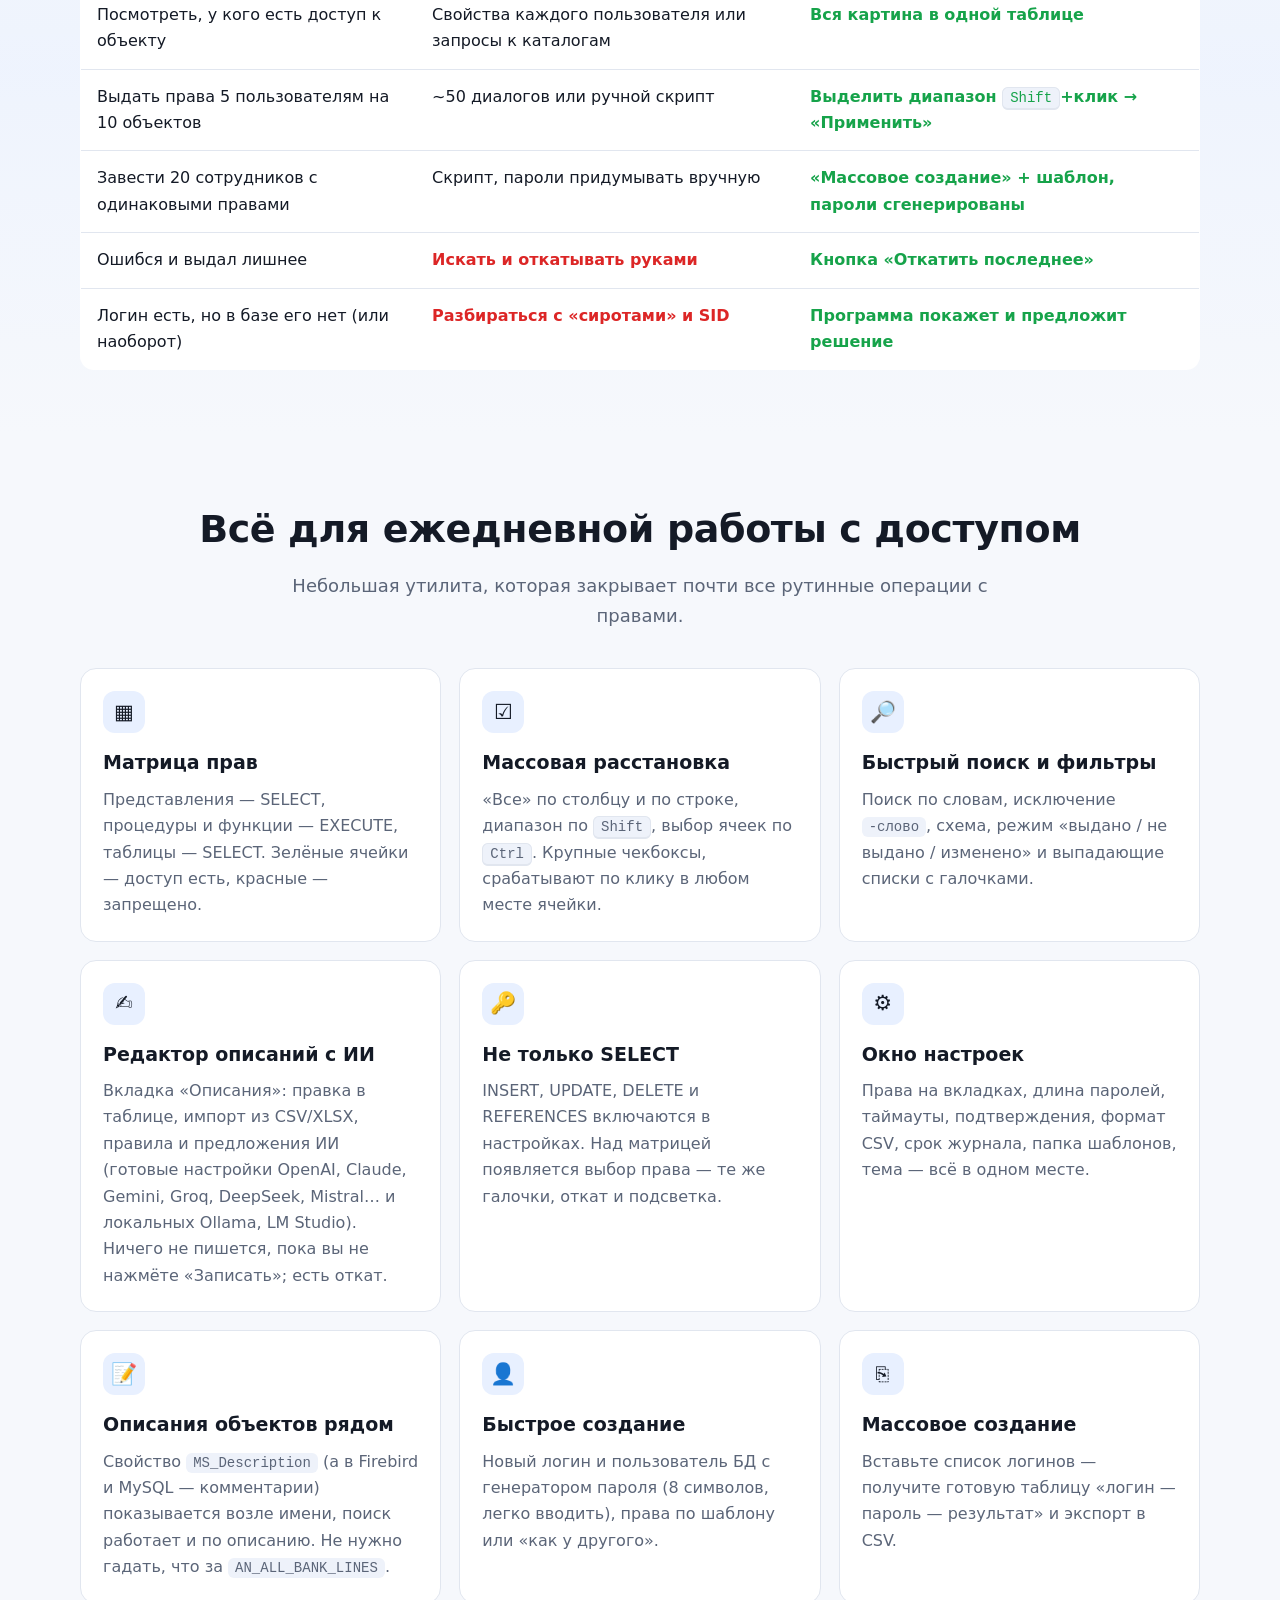
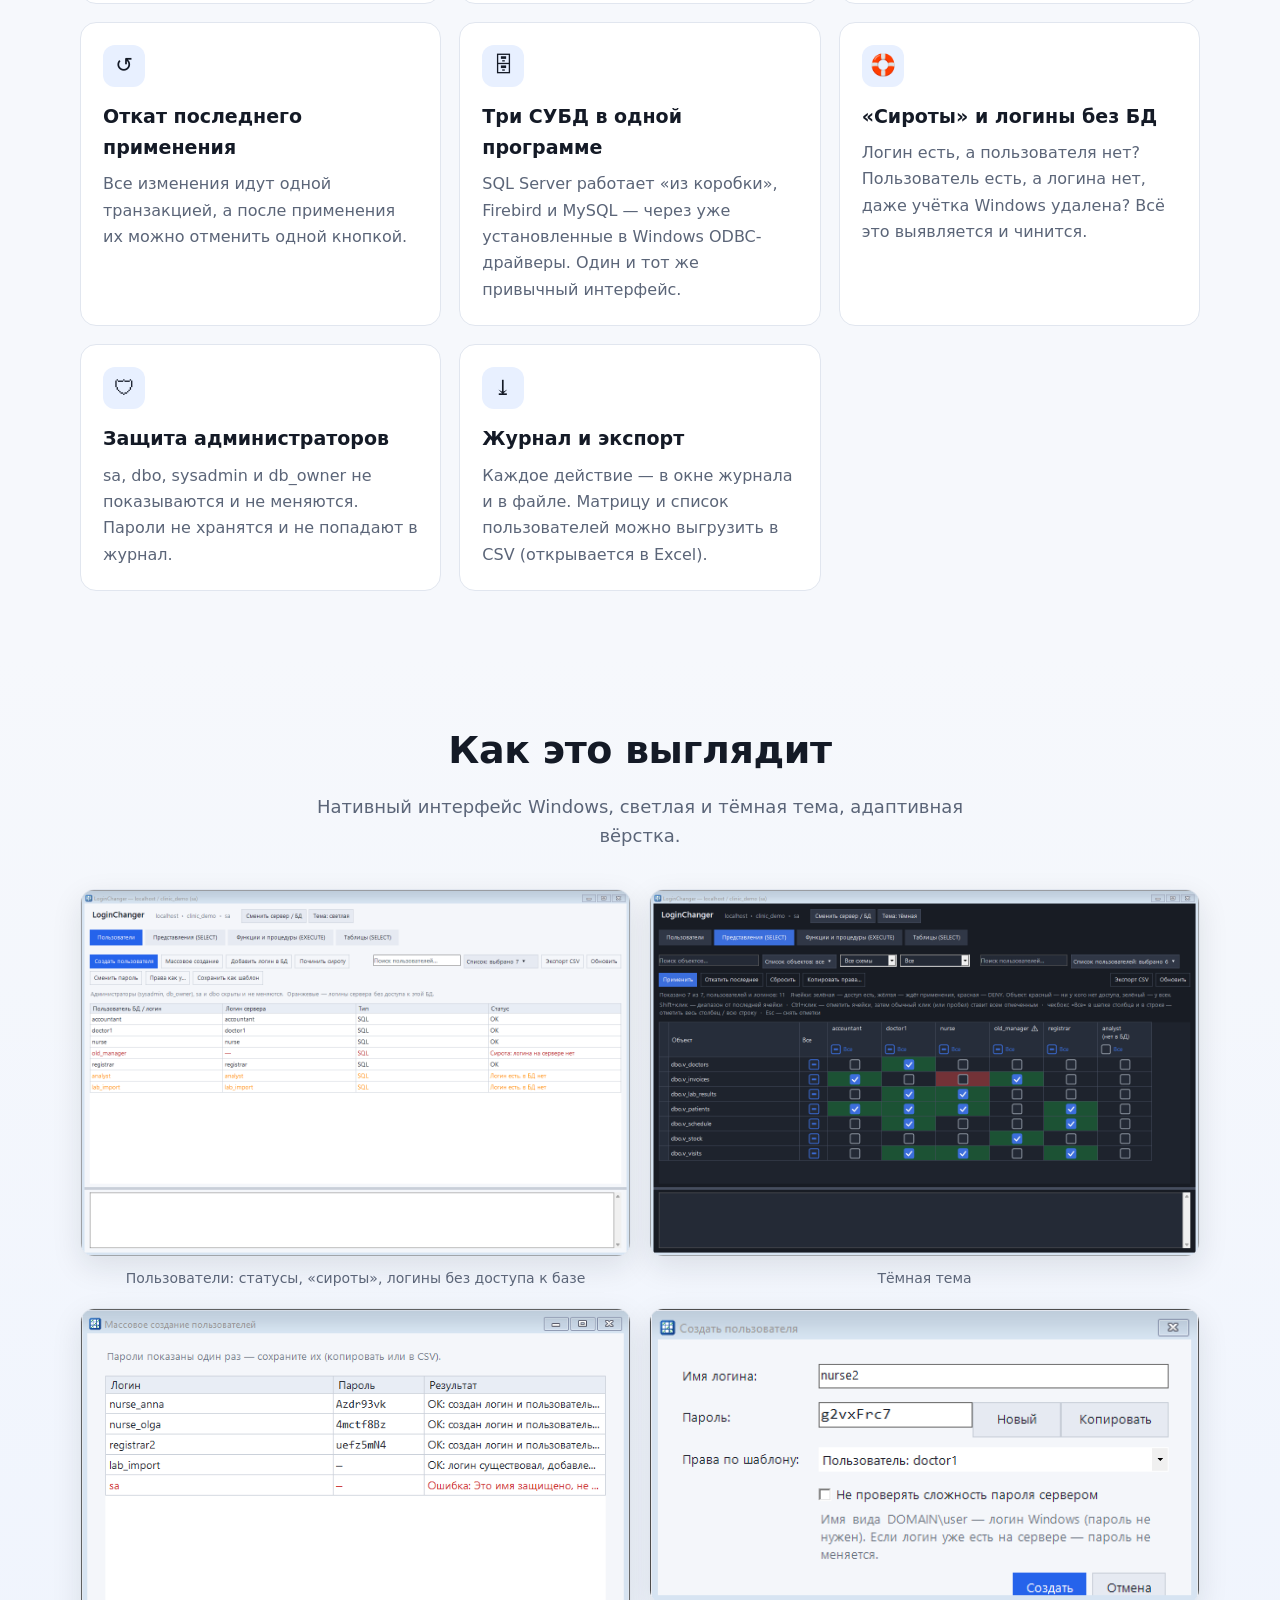
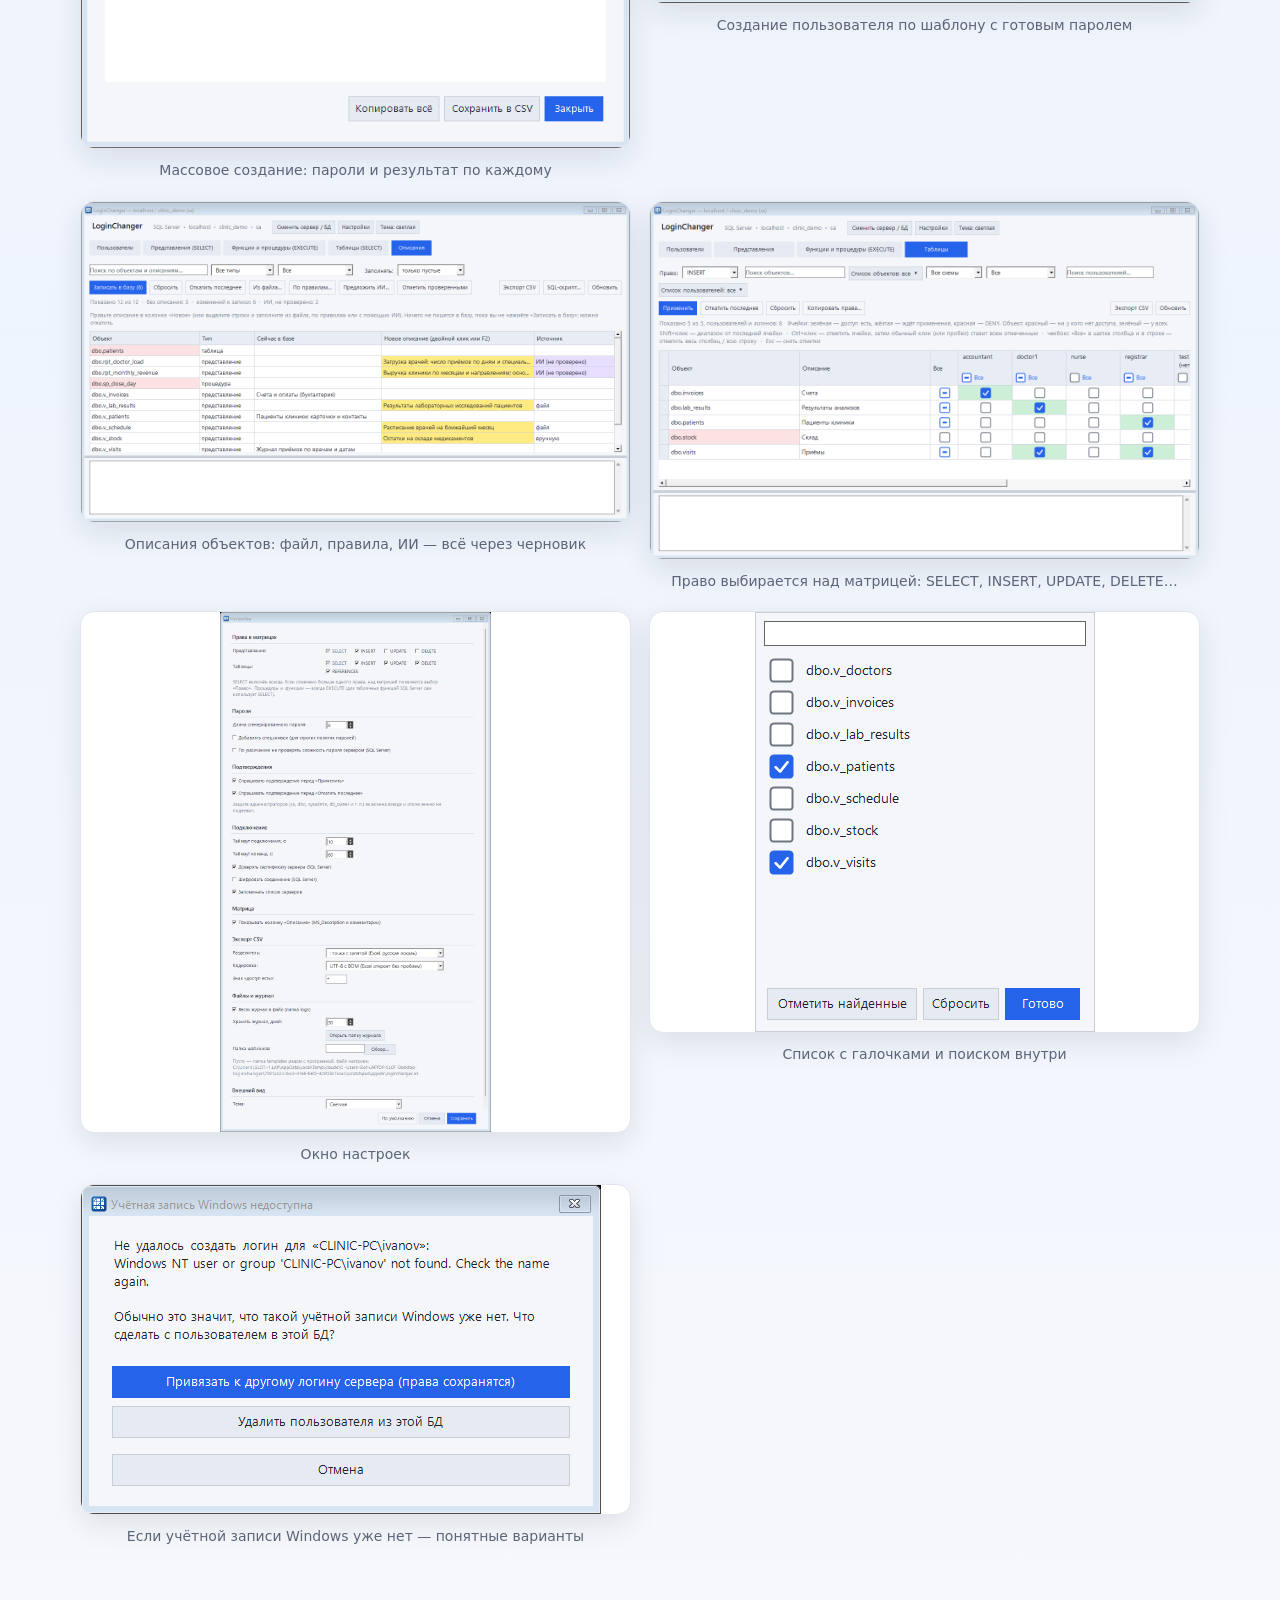
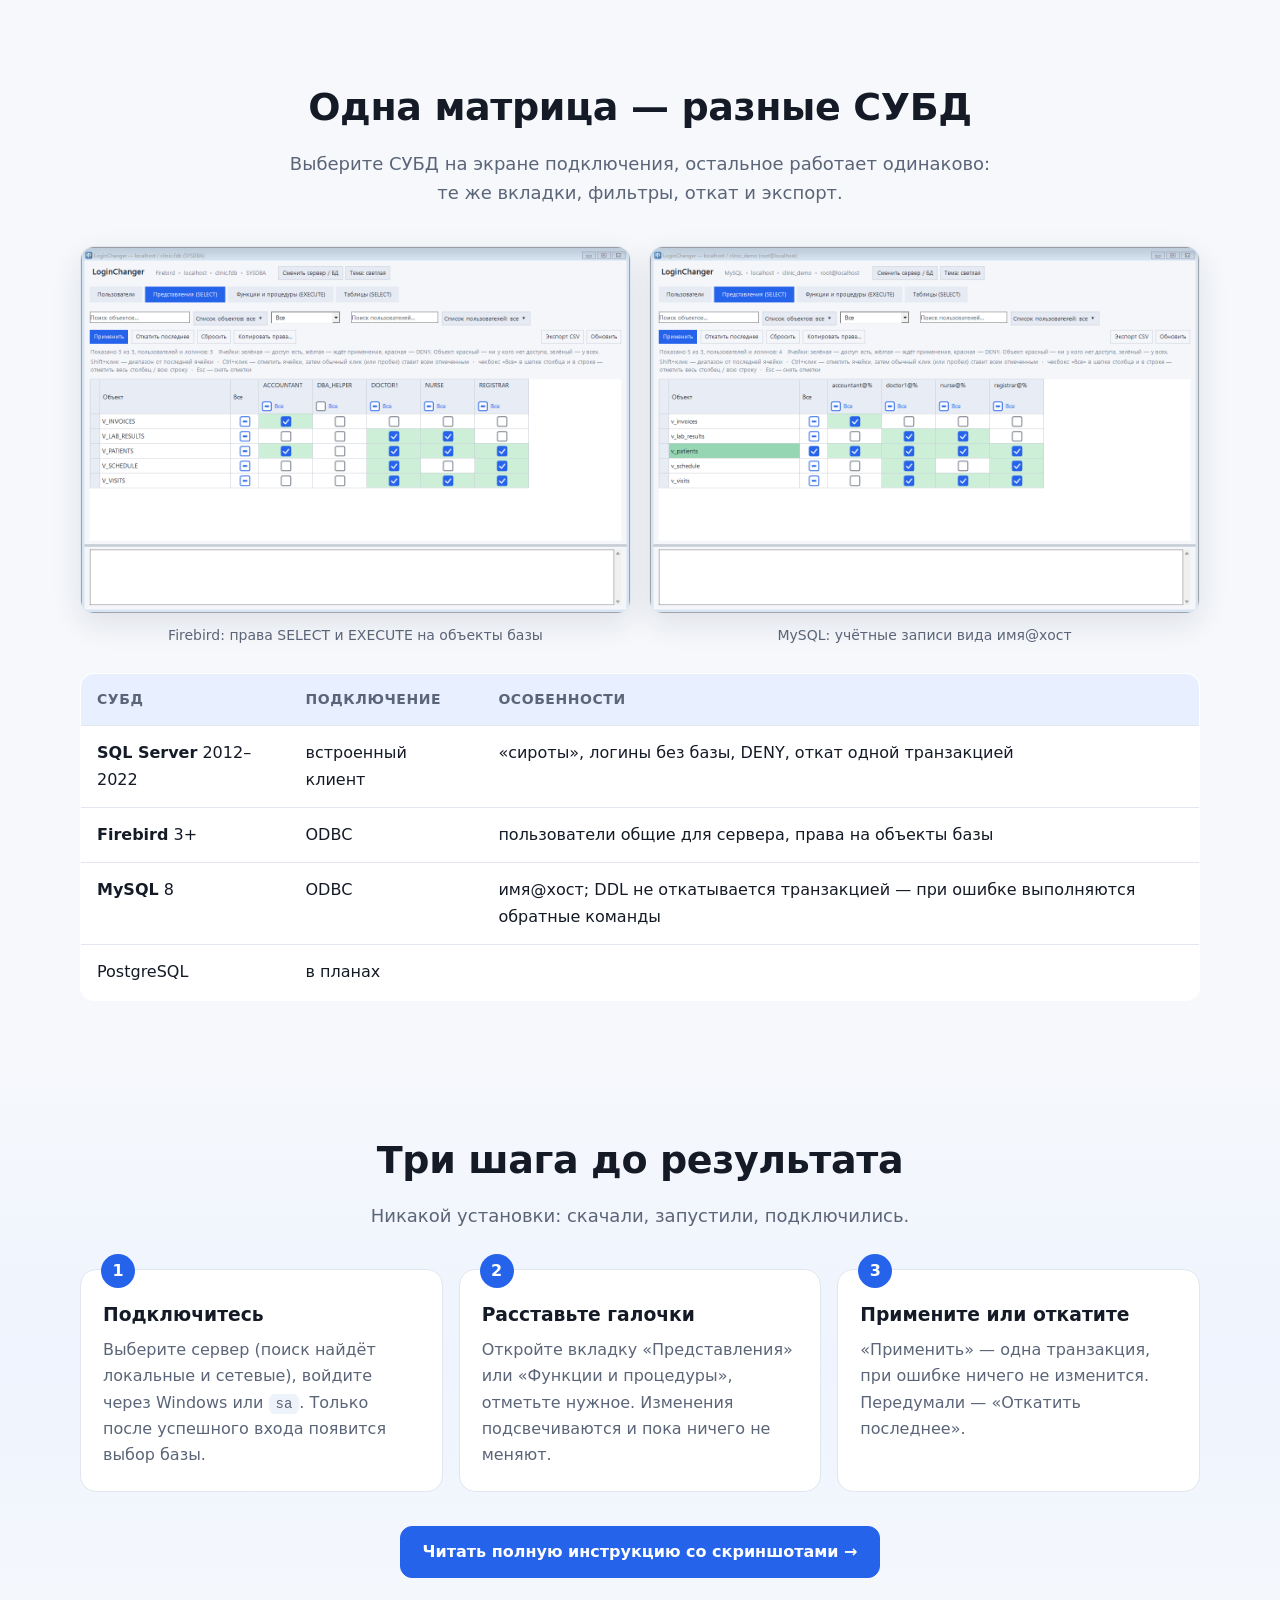
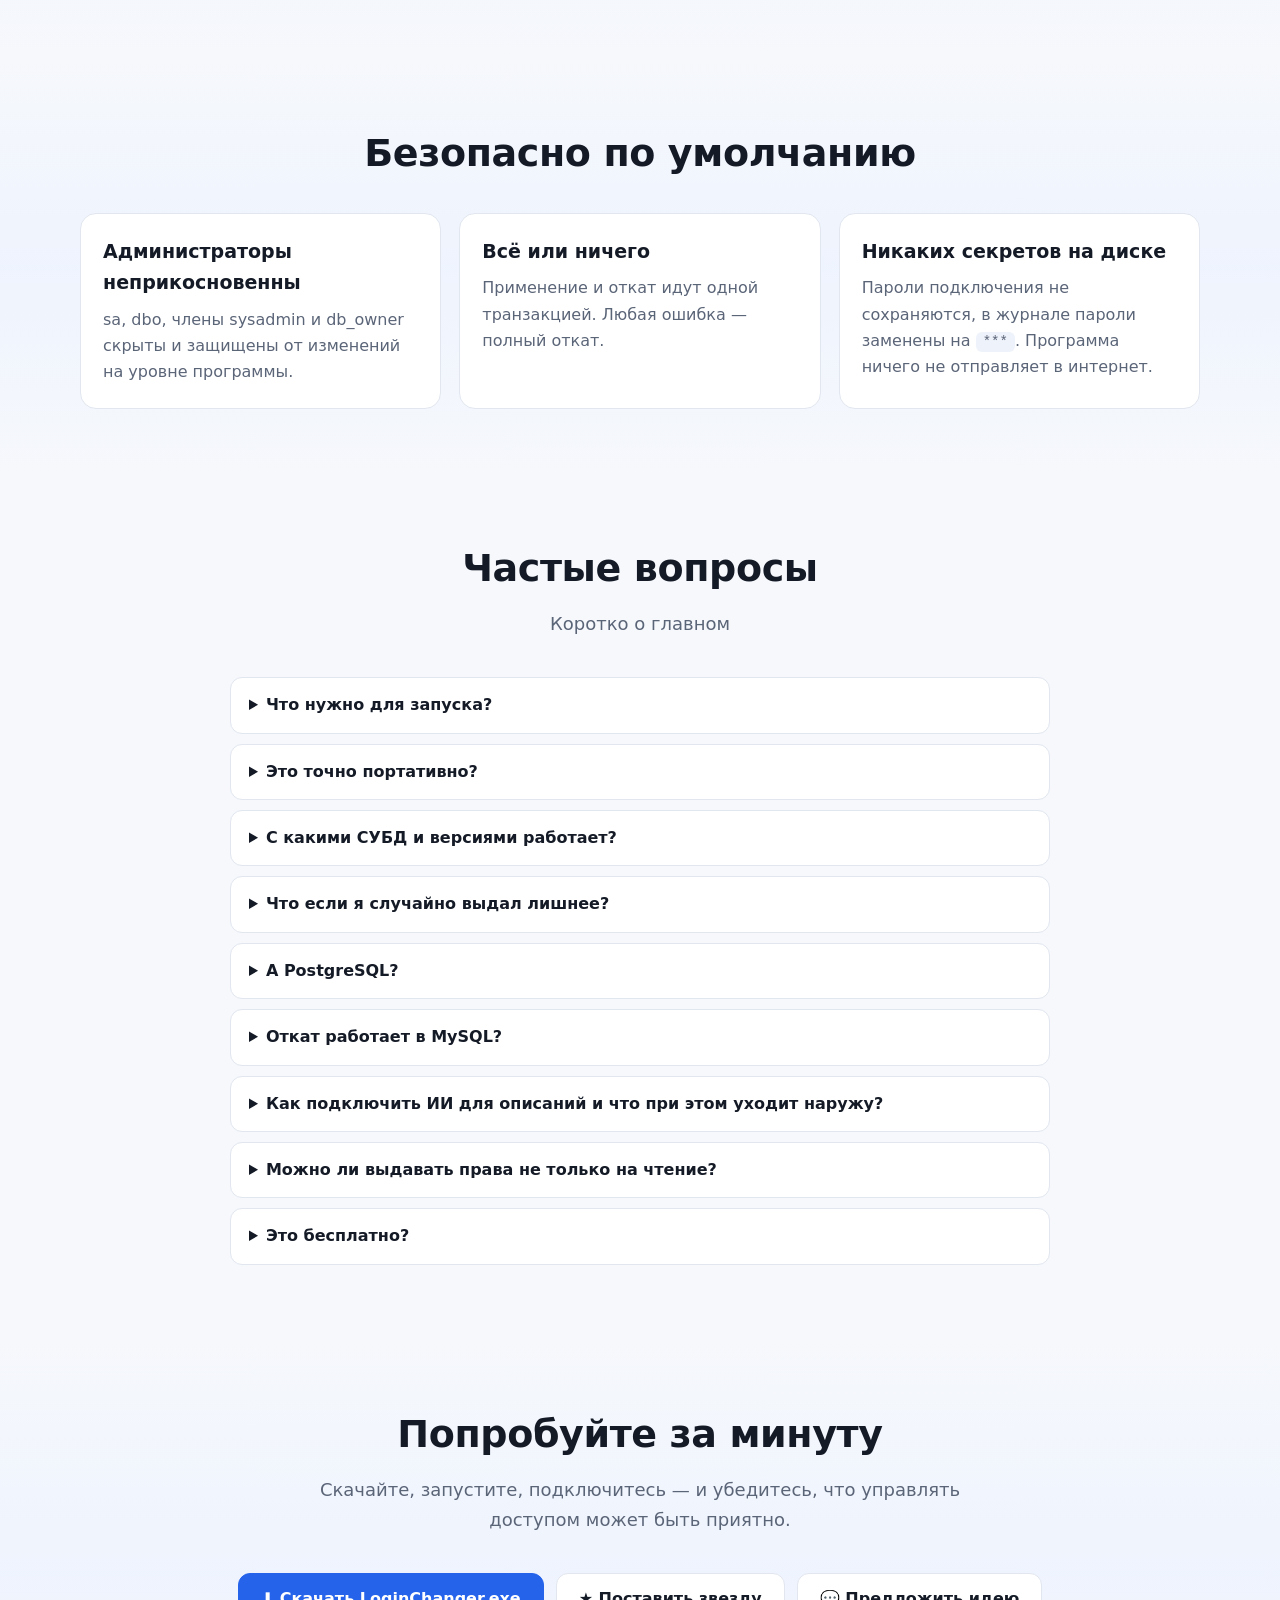
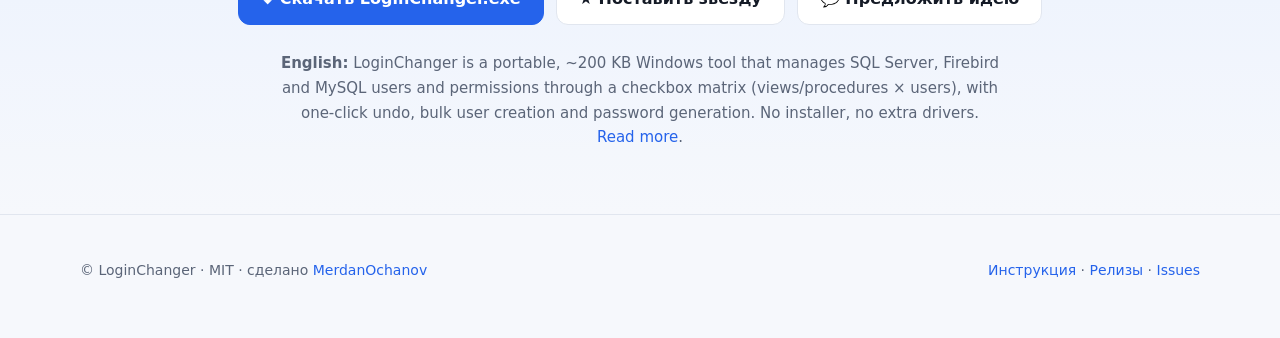
==== commit feaf12c8: "Add ready-made presets for popular AI services, model list and temperature fallback Co-Authored-By: " ====
--- a/docs/index.html
+++ b/docs/index.html
@@ -64,7 +64,7 @@
     <div class="card"><div class="ico">▦</div><h3>Матрица прав</h3><p>Представления — SELECT, процедуры и функции — EXECUTE, таблицы — SELECT. Зелёные ячейки — доступ есть, красные — запрещено.</p></div>
     <div class="card"><div class="ico">☑</div><h3>Массовая расстановка</h3><p>«Все» по столбцу и по строке, диапазон по <kbd>Shift</kbd>, выбор ячеек по <kbd>Ctrl</kbd>. Крупные чекбоксы, срабатывают по клику в любом месте ячейки.</p></div>
     <div class="card"><div class="ico">🔎</div><h3>Быстрый поиск и фильтры</h3><p>Поиск по словам, исключение <code>-слово</code>, схема, режим «выдано / не выдано / изменено» и выпадающие списки с галочками.</p></div>
-    <div class="card"><div class="ico">✍</div><h3>Редактор описаний с ИИ</h3><p>Вкладка «Описания»: правка в таблице, импорт из CSV/XLSX, правила и предложения ИИ (любой OpenAI-совместимый сервис, в том числе локальная модель). Ничего не пишется, пока вы не нажмёте «Записать»; есть откат.</p></div>
+    <div class="card"><div class="ico">✍</div><h3>Редактор описаний с ИИ</h3><p>Вкладка «Описания»: правка в таблице, импорт из CSV/XLSX, правила и предложения ИИ (готовые настройки OpenAI, Claude, Gemini, Groq, DeepSeek, Mistral… и локальных Ollama, LM Studio). Ничего не пишется, пока вы не нажмёте «Записать»; есть откат.</p></div>
     <div class="card"><div class="ico">🔑</div><h3>Не только SELECT</h3><p>INSERT, UPDATE, DELETE и REFERENCES включаются в настройках. Над матрицей появляется выбор права — те же галочки, откат и подсветка.</p></div>
     <div class="card"><div class="ico">⚙</div><h3>Окно настроек</h3><p>Права на вкладках, длина паролей, таймауты, подтверждения, формат CSV, срок журнала, папка шаблонов, тема — всё в одном месте.</p></div>
     <div class="card"><div class="ico">📝</div><h3>Описания объектов рядом</h3><p>Свойство <code>MS_Description</code> (а в Firebird и MySQL — комментарии) показывается возле имени, поиск работает и по описанию. Не нужно гадать, что за <code>AN_ALL_BANK_LINES</code>.</p></div>
@@ -138,7 +138,7 @@
   <details><summary>Что если я случайно выдал лишнее?</summary><p>Нажмите «Откатить последнее» — обратные команды выполнятся одной транзакцией. Откат хранится до закрытия программы; все команды также записаны в журнал.</p></details>
   <details><summary>А PostgreSQL?</summary><p>В планах, следующий на очереди. Следите за репозиторием или поставьте звезду, чтобы не пропустить релиз.</p></details>
   <details><summary>Откат работает в MySQL?</summary><p>Да, но у MySQL права нельзя откатить транзакцией: при ошибке программа сама выполняет обратные команды для уже применённых изменений, а «Откатить последнее» возвращает прошлое состояние.</p></details>
-  <details><summary>Как подключить ИИ для описаний и что при этом уходит наружу?</summary><p>В «Настройках» укажите адрес любого OpenAI-совместимого сервиса (OpenAI, Ollama, LM Studio…), модель и при необходимости ключ (хранится зашифрованным средствами Windows). Отправляются имена объектов, названия столбцов и, если не отключено, тексты определений; данные таблиц не отправляются никогда. Для локального адреса подтверждения не требуется; для внешнего — один вопрос перед первой отправкой. Результат — только черновик: ваш «Записать в базу» обязателен.</p></details>
+  <details><summary>Как подключить ИИ для описаний и что при этом уходит наружу?</summary><p>В «Настройках» выберите сервис в списке «Готовые настройки» (OpenAI, Anthropic Claude, Google Gemini, OpenRouter, Groq, DeepSeek, Mistral, xAI, Together, а также локальные Ollama, LM Studio, llama.cpp): адрес и модели подставятся сами. Нужен только ключ (хранится зашифрованным средствами Windows); для локальных сервисов он не нужен. Отправляются имена объектов, названия столбцов и, если не отключено, тексты определений; данные таблиц не отправляются никогда. Для локального адреса подтверждения не требуется; для внешнего — один вопрос перед первой отправкой. Результат — только черновик: ваш «Записать в базу» обязателен.</p></details>
   <details><summary>Можно ли выдавать права не только на чтение?</summary><p>Да. В «Настройках» отметьте INSERT, UPDATE, DELETE (для таблиц ещё REFERENCES) — над матрицей появится выбор права. Процедуры и функции получают EXECUTE.</p></details>
   <details><summary>Это бесплатно?</summary><p>Да, лицензия MIT: используйте в работе, меняйте, распространяйте.</p></details>
 </div></section>
